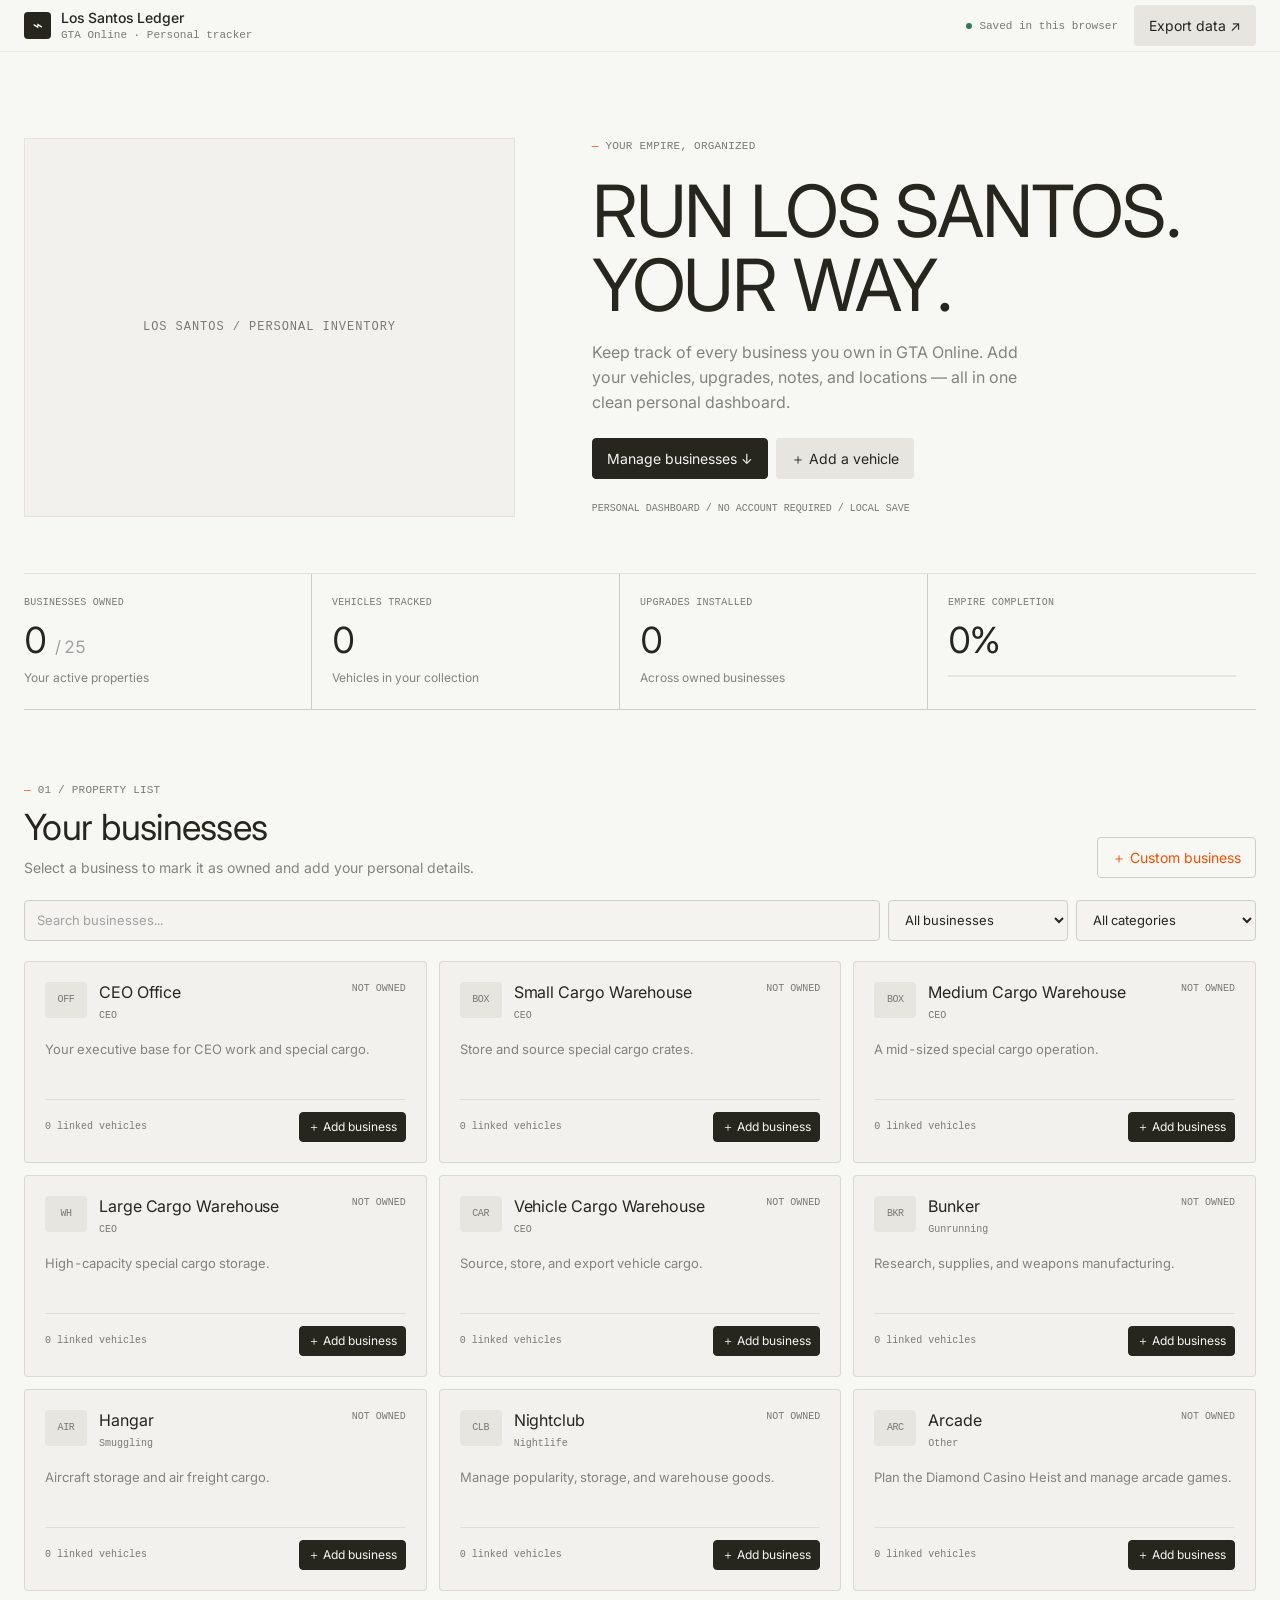
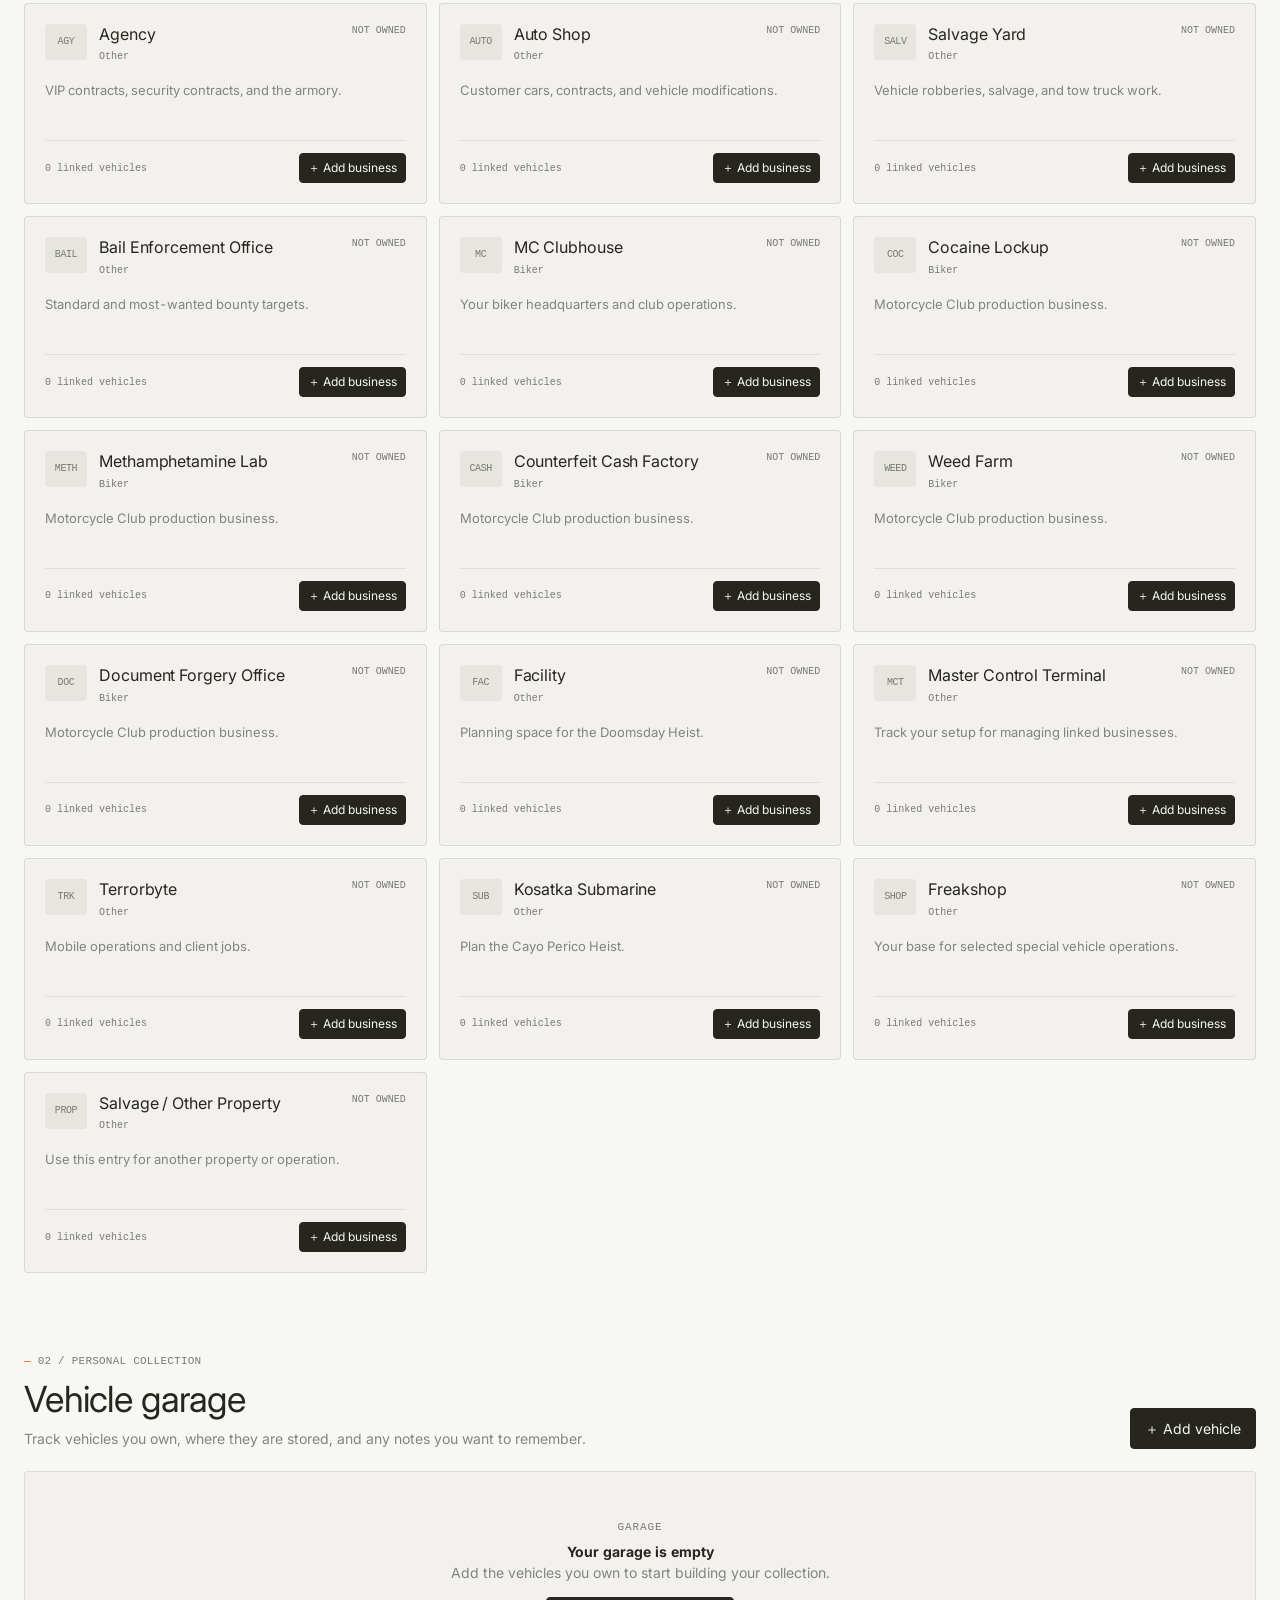
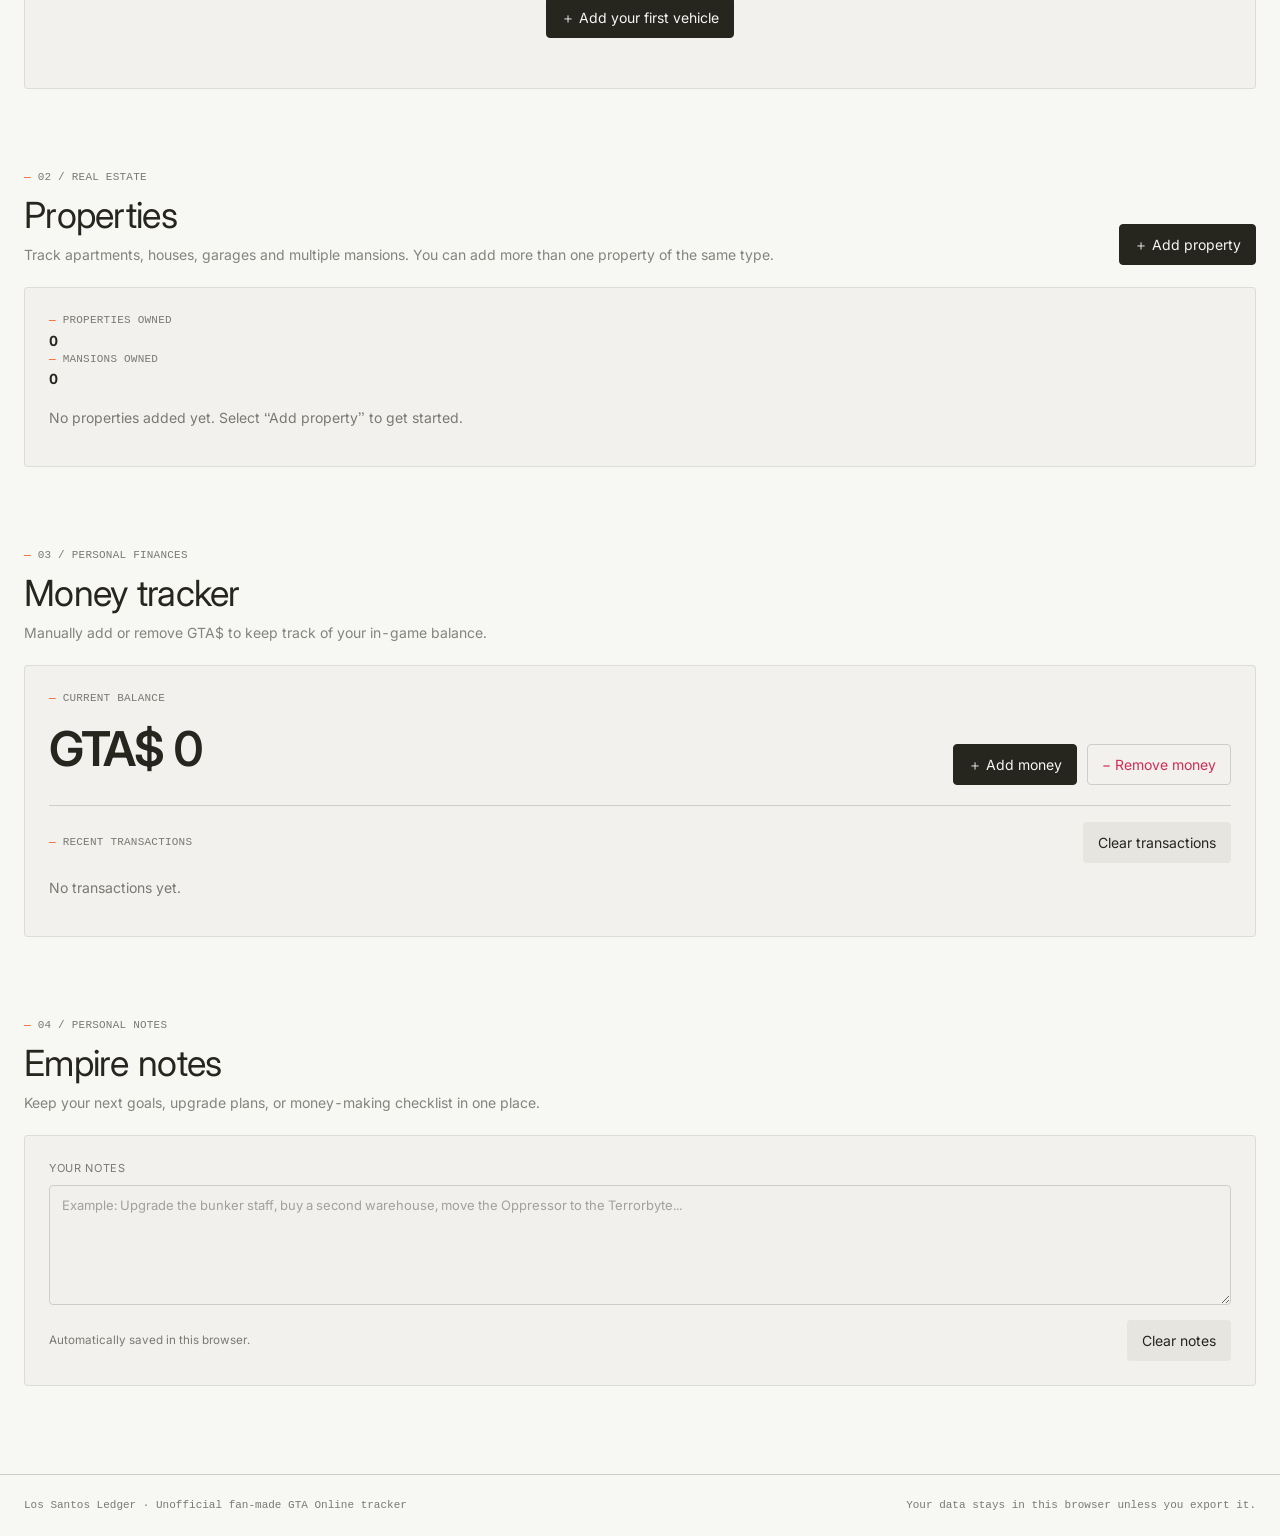
==== index.html @ 07e0ffce "Update print statement from 'Hello' to 'Goodbye'" ====
<!DOCTYPE html>
<html lang="en">
<head>
  <meta charset="UTF-8" />
  <meta name="viewport" content="width=device-width, initial-scale=1.0" />
  <meta name="theme-color" content="#f7f7f4" />
  <title>Los Santos Ledger — GTA Online Business Tracker</title>
  <style>
    @import url('https://fonts.googleapis.com/css2?family=EB+Garamond:wght@400;500&family=Inter:wght@400;500&display=swap');
    :root {
      --color-parchment: #f7f7f4;
      --color-bone: #f2f1ed;
      --color-linen: #e6e5e0;
      --color-stone: #cdcdc9;
      --color-mist: #a1a19f;
      --color-driftwood: #84847e;
      --color-ash: #7a7974;
      --color-ink: #26251e;
      --color-ember: #f54e00;
      --color-amber: #c08532;
      --color-forest: #34785c;
      --color-verdant: #1f8a65;
      --color-crimson: #cf2d56;
      --font-cursorgothic: 'CursorGothic', Inter, ui-sans-serif, system-ui, -apple-system, BlinkMacSystemFont, "Segoe UI", sans-serif;
      --font-eb-garamond: 'EB Garamond', Georgia, serif;
      --font-berkeleymono: 'berkeleyMono', ui-monospace, SFMono-Regular, Menlo, Monaco, Consolas, monospace;
      --radius: 4px;
      --border: 1px solid var(--color-stone);
      --shadow-xl: 0 28px 70px rgba(0,0,0,.10), 0 14px 32px rgba(0,0,0,.06);
    }

    * { box-sizing: border-box; }
    html { scroll-behavior: smooth; }
    body {
      margin: 0; background: var(--color-parchment); color: var(--color-ink);
      font: 400 14px/1.5 var(--font-cursorgothic);
      font-feature-settings: "ss08", "ss09", "tnum";
    }
    ::selection { background: #8bc4f8; color: var(--color-ink); }
    button, input, select, textarea { font: inherit; }
    button { cursor: pointer; }
    button:focus-visible, input:focus-visible, select:focus-visible, textarea:focus-visible {
      outline: 2px solid var(--color-forest); outline-offset: 2px;
    }
    .topbar {
      min-height: 52px; display: flex; align-items: center; justify-content: space-between;
      gap: 20px; padding: 0 max(24px, calc((100vw - 1300px)/2));
      background: transparent; border-bottom: 1px solid rgba(38,37,30,.08);
    }
    .brand { display: flex; align-items: center; gap: 10px; min-width: 0; }
    .brand-mark {
      width: 27px; height: 27px; display: grid; place-items: center;
      background: var(--color-ink); color: var(--color-parchment); border-radius: var(--radius); font-size: 17px;
    }
    .brand-name { font-size: 14px; font-weight: 500; letter-spacing: -.01em; }
    .brand-sub { color: var(--color-ash); font: 11px/1.4 var(--font-berkeleymono); }
    .top-actions { display: flex; align-items: center; gap: 16px; }
    .status { display: inline-flex; align-items: center; gap: 7px; color: var(--color-ash); font: 11px var(--font-berkeleymono); }
    .status-dot { width: 6px; height: 6px; background: var(--color-forest); border-radius: 50%; }
    .button {
      display: inline-flex; align-items: center; justify-content: center; gap: 8px;
      min-height: 36px; padding: 9px 14px; border: 1px solid transparent; border-radius: var(--radius);
      background: transparent; color: var(--color-ink); font-size: 14px; font-weight: 400;
      transition: color 150ms cubic-bezier(.4,0,.2,1), background 150ms cubic-bezier(.4,0,.2,1), border-color 150ms;
      text-decoration: none;
    }
    .button:hover { text-decoration: underline; text-underline-offset: 3px; }
    .button.primary { background: var(--color-ink); color: var(--color-parchment); border-color: var(--color-ink); }
    .button.primary:hover { background: #403f37; text-decoration: none; }
    .button.secondary, .button:not(.primary):not(.accent):not(.danger) { background: var(--color-linen); color: var(--color-ink); }
    .button.secondary:hover, .button:not(.primary):not(.accent):not(.danger):hover { background: #dddbd4; }
    .button.accent { color: var(--color-ember); background: transparent; border-color: var(--color-stone); }
    .button.accent:hover { background: var(--color-bone); }
    .button.danger { color: var(--color-crimson); border-color: var(--color-stone); background: transparent; }
    main { max-width: 1300px; margin: auto; padding: 56px 24px 88px; }
    .hero {
      display: grid; grid-template-columns: minmax(0, .85fr) minmax(260px, 1.15fr);
      align-items: center; gap: clamp(28px, 6vw, 90px); padding: 30px 0 56px;
      border-bottom: 1px solid rgba(38,37,30,.10); background: transparent;
    }
    .hero-content { position: relative; z-index: 1; }
    .eyebrow { color: var(--color-ash); font: 11px/1.6 var(--font-berkeleymono); letter-spacing: .02em; text-transform: uppercase; }
    .eyebrow::before { content: "— "; color: var(--color-ember); }
    h1 { margin: 18px 0; font-size: clamp(44px, 6.3vw, 72px); line-height: 1.03; letter-spacing: -.03em; font-weight: 400; }
    .hero p { max-width: 440px; margin: 0 0 24px; font-size: 16px; line-height: 1.55; color: var(--color-driftwood); }
    .hero-buttons { display: flex; gap: 8px; flex-wrap: wrap; }
    .hero-note { margin-top: 22px; color: var(--color-ash); font: 10px/1.6 var(--font-berkeleymono); }
    .hero::after { content: none; }
    .hero::before {
      content: "LOS SANTOS / PERSONAL INVENTORY"; align-self: stretch; display: flex; align-items: center; justify-content: center;
      min-height: 230px; padding: 24px; background: var(--color-bone); border: 1px solid rgba(38,37,30,.07);
      color: var(--color-ash); font: 12px/1.7 var(--font-berkeleymono); text-align: center; letter-spacing: .08em;
      background-image: linear-gradient(90deg, transparent 49.8%, rgba(38,37,30,.045) 50%, transparent 50.2%), linear-gradient(transparent 49.8%, rgba(38,37,30,.045) 50%, transparent 50.2%);
      background-size: 38px 38px;
    }
    .stats { display: grid; grid-template-columns: repeat(4,minmax(0,1fr)); gap: 0; margin: 0 0 72px; border-bottom: 1px solid var(--color-stone); }
    .stat { min-width: 0; padding: 21px 20px 22px 0; margin-right: 20px; border-right: 1px solid var(--color-stone); background: transparent; }
    .stat:last-child { border-right: 0; margin-right: 0; }
    .stat-label { color: var(--color-ash); text-transform: uppercase; letter-spacing: .025em; font: 10px/1.6 var(--font-berkeleymono); }
    .stat-value { margin-top: 10px; font-size: 36px; line-height: 1.1; letter-spacing: -.025em; font-weight: 400; font-variant-numeric: tabular-nums; }
    .stat-foot { color: var(--color-driftwood); font-size: 12px; margin-top: 8px; }
    .progress-track { height: 2px; background: var(--color-linen); margin-top: 14px; }
    .progress-fill { width: 0; height: 2px; background: var(--color-forest); transition: width .25s ease; }
    .section-head { display: flex; justify-content: space-between; align-items: end; gap: 18px; margin-bottom: 22px; }
    .section-head h2 { margin: 7px 0 0; font-size: 36px; line-height: 1.2; letter-spacing: -.02em; font-weight: 400; }
    .section-head p { color: var(--color-driftwood); margin: 7px 0 0; font-size: 14px; }
    .toolbar { display: flex; gap: 8px; margin-bottom: 20px; flex-wrap: wrap; }
    input, select, textarea {
      width: 100%; min-width: 0; padding: 10px 12px; color: var(--color-ink);
      background: rgba(242,241,237,.55); border: 1px solid var(--color-stone); border-radius: var(--radius);
      font-size: 13px;
    }
    input::placeholder, textarea::placeholder { color: var(--color-mist); }
    .toolbar input { flex: 1 1 220px; }
    .toolbar select { width: auto; flex: 0 1 180px; }
    .business-grid { display: grid; grid-template-columns: repeat(3,minmax(0,1fr)); gap: 12px; }
    .upgrade-options { display: grid; grid-template-columns: repeat(2,minmax(0,1fr)); gap: 8px 12px; padding: 10px; border: var(--border); border-radius: var(--radius); background: var(--color-parchment); }
    .upgrade-options .check-field { margin: 0; }
    .business-card { min-width: 0; border: 1px solid rgba(38,37,30,.12); background: var(--color-bone); border-radius: var(--radius); transition: border-color .15s; }
    .business-card:hover { border-color: var(--color-ash); }
    .business-card.owned { border-color: rgba(52,120,92,.65); }
    .card-main { padding: 20px; }
    .card-top { display: flex; align-items: flex-start; gap: 12px; }
    .business-icon { flex: 0 0 42px; height: 36px; display: grid; place-items: center; background: var(--color-linen); border-radius: var(--radius); font: 10px/1 var(--font-berkeleymono); letter-spacing: -.04em; color: var(--color-ash); }
    .card-title-wrap { flex: 1; min-width: 0; }
    .card-title { margin: 0 0 5px; font-size: 16px; line-height: 1.3; font-weight: 400; letter-spacing: -.005em; }
    .card-category { color: var(--color-ash); font: 10px/1.5 var(--font-berkeleymono); }
    .pill { display: inline-flex; align-items: center; gap: 5px; color: var(--color-ash); font: 10px/1.4 var(--font-berkeleymono); white-space: nowrap; }
    .pill.owned { color: var(--color-forest); }
    .card-desc { min-height: 42px; margin: 17px 0; color: var(--color-driftwood); font-size: 13px; line-height: 1.5; }
    .card-bottom { display: flex; align-items: center; justify-content: space-between; gap: 8px; border-top: 1px solid rgba(38,37,30,.09); padding-top: 12px; }
    .card-bottom small { color: var(--color-ash); font: 10px/1.5 var(--font-berkeleymono); }
    .card-bottom .button { min-height: 30px; padding: 5px 8px; font-size: 12px; }
    .empty { grid-column: 1/-1; padding: 40px 20px; text-align: center; border: 1px dashed var(--color-stone); color: var(--color-driftwood); }
    .empty strong { display: block; margin-bottom: 5px; color: var(--color-ink); font-size: 16px; font-weight: 400; }
    .section { margin-top: 80px; }
    .garage-panel { padding: 24px; border: 1px solid rgba(38,37,30,.10); border-radius: var(--radius); background: var(--color-bone); }
    .garage-empty { padding: 26px 10px; text-align: center; color: var(--color-driftwood); }
    .garage-empty .big-icon { margin-bottom: 8px; font: 11px/1 var(--font-berkeleymono); letter-spacing: .08em; color: var(--color-ash); }
    .garage-list { display: grid; gap: 8px; }
    .vehicle-row { display: flex; align-items: center; gap: 12px; padding: 13px; border: 1px solid var(--color-stone); border-radius: var(--radius); background: var(--color-parchment); }
    .vehicle-emoji { font: 10px/1 var(--font-berkeleymono); letter-spacing: -.04em; color: var(--color-ash); }
    .vehicle-info { flex: 1; min-width: 0; }
    .vehicle-info strong { display: block; font-size: 14px; font-weight: 400; }
    .vehicle-info small { color: var(--color-ash); font-size: 12px; }
    .vehicle-row .button { min-height: 29px; padding: 5px 9px; font-size: 12px; }
    footer { padding: 22px 24px; border-top: 1px solid var(--color-stone); color: var(--color-ash); font: 11px/1.6 var(--font-berkeleymono); }
    .footer-inner { max-width: 1300px; margin: auto; display: flex; justify-content: space-between; gap: 15px; flex-wrap: wrap; }
    .modal-backdrop { position: fixed; inset: 0; z-index: 20; display: none; align-items: center; justify-content: center; padding: 18px; background: rgba(38,37,30,.34); }
    .modal-backdrop.open { display: flex; }
    .modal { width: min(100%,560px); max-height: 90vh; overflow: auto; background: var(--color-parchment); border: 1px solid var(--color-stone); border-radius: 8px; box-shadow: var(--shadow-xl); }
    .modal-header { display: flex; justify-content: space-between; align-items: flex-start; gap: 14px; padding: 22px 24px; border-bottom: 1px solid var(--color-stone); }
    .modal-header h3 { margin: 0; font-size: 26px; line-height: 1.25; letter-spacing: -.012em; font-weight: 400; }
    .modal-header p { margin: 6px 0 0; color: var(--color-driftwood); font-size: 13px; }
    .icon-button { padding: 3px 8px; border: 0; border-radius: var(--radius); background: transparent; color: var(--color-ash); font-size: 21px; }
    .icon-button:hover { background: var(--color-linen); }
    .modal-body { padding: 24px; }
    .form-grid { display: grid; grid-template-columns: 1fr 1fr; gap: 16px; }
    .field { display: flex; flex-direction: column; gap: 7px; min-width: 0; }
    .field.full { grid-column: 1/-1; }
    .field label { color: var(--color-ash); font: 10px/1.5 var(--font-berkeleymono); text-transform: uppercase; letter-spacing: .025em; }
    .field textarea { min-height: 86px; resize: vertical; }
    .check-field { display: flex; align-items: center; gap: 9px; color: var(--color-ink) !important; font: 13px var(--font-cursorgothic) !important; text-transform: none !important; }
    .check-field input { width: 15px; height: 15px; accent-color: var(--color-forest); }
    .modal-actions { display: flex; justify-content: space-between; align-items: center; gap: 10px; padding-top: 20px; margin-top: 22px; border-top: 1px solid var(--color-stone); }
    .modal-actions-right { display: flex; gap: 8px; }
    .toast { position: fixed; z-index: 30; right: 20px; bottom: 20px; display: none; max-width: calc(100vw - 40px); padding: 12px 16px; background: var(--color-ink); color: var(--color-parchment); border-radius: var(--radius); font-size: 13px; box-shadow: var(--shadow-xl); }
    .toast.show { display: block; }
    @media (max-width: 850px) {
      .hero { grid-template-columns: 1fr; gap: 28px; }
      .hero::before { min-height: 150px; }
      .business-grid { grid-template-columns: repeat(2,minmax(0,1fr)); }
      .stats { grid-template-columns: repeat(2,minmax(0,1fr)); }
      .stat:nth-child(2) { border-right: 0; }
      .stat:nth-child(3), .stat:nth-child(4) { border-top: 1px solid var(--color-stone); }
    }
    @media (max-width: 560px) {
      .topbar { padding: 10px 14px; }
      .status { display: none; }
      main { padding: 36px 14px 60px; }
      .hero { padding: 16px 0 34px; }
      h1 { font-size: 45px; }
      .hero p { font-size: 15px; }
      .stats { margin-bottom: 54px; }
      .stat { padding: 16px 12px 16px 0; margin-right: 12px; }
      .stat-value { font-size: 30px; }
      .business-grid { grid-template-columns: 1fr; }
      .section-head { align-items: flex-start; flex-direction: column; }
      .section-head h2 { font-size: 32px; }
      .section-head > .button { align-self: flex-start; }
      .form-grid { grid-template-columns: 1fr; }
      .field.full { grid-column: auto; }
      .garage-panel { padding: 14px; }
      .vehicle-row { flex-wrap: wrap; }
      .vehicle-info { flex-basis: calc(100% - 50px); }
      footer { padding: 20px 14px; }
    }
  </style>
</head>
<body>
  <header class="topbar">
    <div class="brand">
      <div class="brand-mark">⌁</div>
      <div>
        <div class="brand-name">Los Santos Ledger</div>
        <div class="brand-sub">GTA Online · Personal tracker</div>
      </div>
    </div>
    <div class="top-actions">
      <span class="status"><span class="status-dot"></span>Saved in this browser</span>
      <button class="button" id="exportBtn" type="button">Export data ↗</button>
    </div>
  </header>

  <main>
    <section class="hero">
      <div class="hero-content">
        <div class="eyebrow">Your empire, organized</div>
        <h1>RUN LOS SANTOS.<br>YOUR WAY.</h1>
        <p>Keep track of every business you own in GTA Online. Add your vehicles, upgrades, notes, and locations — all in one clean personal dashboard.</p>
        <div class="hero-buttons">
          <button class="button primary" id="jumpBusinesses" type="button">Manage businesses ↓</button>
          <button class="button secondary" id="addVehicleHero" type="button">＋ Add a vehicle</button>
        </div>
        <div class="hero-note">PERSONAL DASHBOARD / NO ACCOUNT REQUIRED / LOCAL SAVE</div>
      </div>
    </section>

    <section class="stats" aria-label="Business statistics">
      <div class="stat"><div class="stat-label">Businesses owned</div><div class="stat-value" id="ownedStat">0 <span style="color:var(--color-mist);font-size:17px">/ 0</span></div><div class="stat-foot">Your active properties</div></div>
      <div class="stat"><div class="stat-label">Vehicles tracked</div><div class="stat-value" id="vehicleStat">0</div><div class="stat-foot">Vehicles in your collection</div></div>
      <div class="stat"><div class="stat-label">Upgrades installed</div><div class="stat-value" id="upgradeStat">0</div><div class="stat-foot">Across owned businesses</div></div>
      <div class="stat"><div class="stat-label">Empire completion</div><div class="stat-value" id="completionStat">0%</div><div class="progress-track"><div class="progress-fill" id="completionBar"></div></div></div>
    </section>

    <section id="businesses">
      <div class="section-head">
        <div><div class="eyebrow">01 / Property list</div><h2>Your businesses</h2><p>Select a business to mark it as owned and add your personal details.</p></div>
        <button class="button accent" id="addBusinessBtn" type="button">＋ Custom business</button>
      </div>
      <div class="toolbar">
        <input id="search" type="search" placeholder="Search businesses..." aria-label="Search businesses">
        <select id="filter" aria-label="Filter businesses">
          <option value="all">All businesses</option>
          <option value="owned">Owned only</option>
          <option value="missing">Not owned</option>
        </select>
        <select id="categoryFilter" aria-label="Filter by category">
          <option value="all">All categories</option>
          <option value="CEO">CEO / Special Cargo</option>
          <option value="Biker">Biker Businesses</option>
          <option value="Gunrunning">Gunrunning</option>
          <option value="Smuggling">Smuggling</option>
          <option value="Nightlife">Nightlife</option>
          <option value="Other">Other</option>
        </select>
      </div>
      <div class="business-grid" id="businessGrid"></div>
    </section>

    <section class="section" id="garage">
      <div class="section-head">
        <div><div class="eyebrow">02 / Personal collection</div><h2>Vehicle garage</h2><p>Track vehicles you own, where they are stored, and any notes you want to remember.</p></div>
        <button class="button primary" id="addVehicleBtn" type="button">＋ Add vehicle</button>
      </div>
      <div class="garage-panel" id="garagePanel"></div>
    </section>

    <section class="section" id="propertiesSection">
      <div class="section-head">
        <div><div class="eyebrow">02 / Real estate</div><h2>Properties</h2><p>Track apartments, houses, garages and multiple mansions. You can add more than one property of the same type.</p></div>
        <button class="button primary" id="addPropertyBtn" type="button">＋ Add property</button>
      </div>
      <div class="garage-panel">
        <div class="stats-row" style="margin-bottom:18px">
          <div><div class="eyebrow">PROPERTIES OWNED</div><strong id="propertyCount">0</strong></div>
          <div><div class="eyebrow">MANSIONS OWNED</div><strong id="mansionCount">0</strong></div>
        </div>
        <div id="propertiesList"><p style="color:var(--color-ash)">No properties added yet.</p></div>
      </div>
    </section>

    <section class="section" id="moneySection">
      <div class="section-head">
        <div><div class="eyebrow">03 / Personal finances</div><h2>Money tracker</h2><p>Manually add or remove GTA$ to keep track of your in-game balance.</p></div>
      </div>
      <div class="garage-panel">
        <div style="display:flex;gap:20px;align-items:flex-end;justify-content:space-between;flex-wrap:wrap">
          <div>
            <div class="eyebrow">CURRENT BALANCE</div>
            <div id="moneyBalance" style="font-size:clamp(32px,5vw,48px);font-weight:600;letter-spacing:-.05em;margin-top:6px">GTA$ 0</div>
          </div>
          <div style="display:flex;gap:10px;flex-wrap:wrap">
            <button class="button primary" id="addMoneyBtn" type="button">＋ Add money</button>
            <button class="button danger" id="removeMoneyBtn" type="button">− Remove money</button>
          </div>
        </div>
        <div style="margin-top:20px;border-top:1px solid var(--color-stone);padding-top:16px">
          <div style="display:flex;align-items:center;justify-content:space-between;gap:12px;margin-bottom:10px;flex-wrap:wrap">
            <div class="eyebrow">RECENT TRANSACTIONS</div>
            <button class="button secondary" id="clearTransactionsBtn" type="button">Clear transactions</button>
          </div>
          <div id="moneyTransactions"><p style="color:var(--color-ash)">No transactions yet.</p></div>
        </div>
      </div>
    </section>

    <section class="section" id="notesSection">
      <div class="section-head">
        <div><div class="eyebrow">04 / Personal notes</div><h2>Empire notes</h2><p>Keep your next goals, upgrade plans, or money-making checklist in one place.</p></div>
      </div>
      <div class="garage-panel">
        <label for="empireNotes" style="display:block;color:var(--color-ash);font-size:11px;text-transform:uppercase;letter-spacing:.06em;margin-bottom:8px">Your notes</label>
        <textarea id="empireNotes" placeholder="Example: Upgrade the bunker staff, buy a second warehouse, move the Oppressor to the Terrorbyte..." style="min-height:120px"></textarea>
        <div style="display:flex;justify-content:space-between;gap:12px;align-items:center;flex-wrap:wrap;margin-top:10px">
          <small style="color:var(--color-ash)">Automatically saved in this browser.</small>
          <button class="button" id="clearNotes" type="button">Clear notes</button>
        </div>
      </div>
    </section>
  </main>

  <footer><div class="footer-inner"><span>Los Santos Ledger · Unofficial fan-made GTA Online tracker</span><span>Your data stays in this browser unless you export it.</span></div></footer>

  <div class="modal-backdrop" id="modalBackdrop" role="dialog" aria-modal="true" aria-labelledby="modalTitle">
    <div class="modal">
      <div class="modal-header">
        <div><h3 id="modalTitle">Edit details</h3><p id="modalSubtitle">Customize your tracker.</p></div>
        <button class="icon-button" id="closeModal" type="button" aria-label="Close dialog">×</button>
      </div>
      <form id="detailForm">
        <div class="modal-body" id="modalFields"></div>
        <div class="modal-footer" style="display:flex;justify-content:flex-end;gap:10px;padding:16px 22px;border-top:1px solid var(--color-stone)">
          <button class="button secondary" id="cancelModal" type="button">Cancel</button>
          <button class="button primary" id="saveModal" type="submit">OK / Save</button>
        </div>
      </form>
    </div>
  </div>
  <div class="toast" id="toast" role="status" aria-live="polite"></div>

  <script>
    const STORAGE_KEY = "los-santos-ledger-v1";
    const defaultBusinesses = [
      {id:"office",name:"CEO Office",category:"CEO",icon:"OFF",desc:"Your executive base for CEO work and special cargo."},
      {id:"warehouse-small",name:"Small Cargo Warehouse",category:"CEO",icon:"BOX",desc:"Store and source special cargo crates."},
      {id:"warehouse-medium",name:"Medium Cargo Warehouse",category:"CEO",icon:"BOX",desc:"A mid-sized special cargo operation."},
      {id:"warehouse-large",name:"Large Cargo Warehouse",category:"CEO",icon:"WH",desc:"High-capacity special cargo storage."},
      {id:"vehicle-warehouse",name:"Vehicle Cargo Warehouse",category:"CEO",icon:"CAR",desc:"Source, store, and export vehicle cargo."},
      {id:"bunker",name:"Bunker",category:"Gunrunning",icon:"BKR",desc:"Research, supplies, and weapons manufacturing."},
      {id:"hangar",name:"Hangar",category:"Smuggling",icon:"AIR",desc:"Aircraft storage and air freight cargo."},
      {id:"nightclub",name:"Nightclub",category:"Nightlife",icon:"CLB",desc:"Manage popularity, storage, and warehouse goods."},
      {id:"arcade",name:"Arcade",category:"Other",icon:"ARC",desc:"Plan the Diamond Casino Heist and manage arcade games."},
      {id:"agency",name:"Agency",category:"Other",icon:"AGY",desc:"VIP contracts, security contracts, and the armory."},
      {id:"auto-shop",name:"Auto Shop",category:"Other",icon:"AUTO",desc:"Customer cars, contracts, and vehicle modifications."},
      {id:"salvage-yard",name:"Salvage Yard",category:"Other",icon:"SALV",desc:"Vehicle robberies, salvage, and tow truck work."},
      {id:"bail-office",name:"Bail Enforcement Office",category:"Other",icon:"BAIL",desc:"Standard and most-wanted bounty targets."},
      {id:"mc-clubhouse",name:"MC Clubhouse",category:"Biker",icon:"MC",desc:"Your biker headquarters and club operations."},
      {id:"cocaine",name:"Cocaine Lockup",category:"Biker",icon:"COC",desc:"Motorcycle Club production business."},
      {id:"meth",name:"Methamphetamine Lab",category:"Biker",icon:"METH",desc:"Motorcycle Club production business."},
      {id:"cash",name:"Counterfeit Cash Factory",category:"Biker",icon:"CASH",desc:"Motorcycle Club production business."},
      {id:"weed",name:"Weed Farm",category:"Biker",icon:"WEED",desc:"Motorcycle Club production business."},
      {id:"documents",name:"Document Forgery Office",category:"Biker",icon:"DOC",desc:"Motorcycle Club production business."},
      {id:"facility",name:"Facility",category:"Other",icon:"FAC",desc:"Planning space for the Doomsday Heist."},
      {id:"arcade-master",name:"Master Control Terminal",category:"Other",icon:"MCT",desc:"Track your setup for managing linked businesses."},
      {id:"terrorbyte",name:"Terrorbyte",category:"Other",icon:"TRK",desc:"Mobile operations and client jobs."},
      {id:"kosatka",name:"Kosatka Submarine",category:"Other",icon:"SUB",desc:"Plan the Cayo Perico Heist."},
      {id:"freakshop",name:"Freakshop",category:"Other",icon:"SHOP",desc:"Your base for selected special vehicle operations."},
      {id:"eclipse",name:"Salvage / Other Property",category:"Other",icon:"PROP",desc:"Use this entry for another property or operation."}
    ];

    let state = loadState();
    let activeForm = null;
    let toastTimer;

    function loadState() {
      try {
        const saved = JSON.parse(localStorage.getItem(STORAGE_KEY));
        if (saved && Array.isArray(saved.businesses)) {
          const existing = new Map(saved.businesses.map(b => [b.id, b]));
          const merged = defaultBusinesses.map(b => ({...b, ...(existing.get(b.id) || {})}));
          saved.businesses.filter(b => !defaultBusinesses.some(d => d.id === b.id)).forEach(b => merged.push(b));
          return {businesses: merged, vehicles: Array.isArray(saved.vehicles) ? saved.vehicles : [], notes: saved.notes || "", money: Number(saved.money) || 0, moneyTransactions: Array.isArray(saved.moneyTransactions) ? saved.moneyTransactions : [], properties: Array.isArray(saved.properties) ? saved.properties : []};
        }
      } catch (e) {}
      return {businesses: defaultBusinesses.map(b => ({...b, owned:false, vehicles:[], upgrades:"", location:"", notes:""})), vehicles: [], notes:"", money: 0, moneyTransactions: [], properties: []};
    }
    function saveState() {
      localStorage.setItem(STORAGE_KEY, JSON.stringify(state));
      renderStats();
    }
    function escapeHTML(value) {
      return String(value ?? "").replace(/[&<>"']/g, c => ({"&":"&amp;","<":"&lt;",">":"&gt;",'"':"&quot;","'":"&#39;"}[c]));
    }
    function showToast(message) {
      const el = document.getElementById("toast");
      el.textContent = message;
      el.classList.add("show");
      clearTimeout(toastTimer);
      toastTimer = setTimeout(() => el.classList.remove("show"), 2400);
    }
    function renderStats() {
      const owned = state.businesses.filter(b => b.owned).length;
      const upgrades = state.businesses.filter(b => b.owned && b.upgrades && b.upgrades.trim()).length;
      document.getElementById("ownedStat").innerHTML = `${owned} <span style="color:var(--color-mist);font-size:17px">/ ${state.businesses.length}</span>`;
      document.getElementById("vehicleStat").textContent = state.vehicles.length;
      document.getElementById("upgradeStat").textContent = upgrades;
      const pct = state.businesses.length ? Math.round(owned / state.businesses.length * 100) : 0;
      document.getElementById("completionStat").textContent = pct + "%";
      document.getElementById("completionBar").style.width = pct + "%";
    }
    function renderBusinesses() {
      const grid = document.getElementById("businessGrid");
      const query = document.getElementById("search").value.trim().toLowerCase();
      const filter = document.getElementById("filter").value;
      const category = document.getElementById("categoryFilter").value;
      const list = state.businesses.filter(b => {
        const matchesQuery = [b.name,b.category,b.desc,b.location].some(v => String(v || "").toLowerCase().includes(query));
        const matchesFilter = filter === "all" || (filter === "owned" ? b.owned : !b.owned);
        return matchesQuery && matchesFilter && (category === "all" || b.category === category);
      });
      if (!list.length) {
        grid.innerHTML = '<div class="empty"><strong>No businesses found</strong>Try another search or change your filters.</div>';
        return;
      }
      grid.innerHTML = list.map(b => `
        <article class="business-card ${b.owned ? "owned" : ""}">
          <div class="card-main">
            <div class="card-top">
              <div class="business-icon">${escapeHTML(b.icon || "BUS")}</div>
              <div class="card-title-wrap">
                <div class="card-title">${escapeHTML(b.name)}</div>
                <div class="card-category">${escapeHTML(b.category)}${b.location ? " · " + escapeHTML(b.location) : ""}</div>
              </div>
              <span class="pill ${b.owned ? "owned" : ""}">${b.owned ? "✓ OWNED" : "NOT OWNED"}</span>
            </div>
            <div class="card-desc">${escapeHTML(b.notes || b.desc || "Add your personal notes for this business.")}</div>
            <div class="card-bottom">
              <small>${(b.vehicles || []).length} linked vehicle${(b.vehicles || []).length === 1 ? "" : "s"}${b.upgrades ? " · Upgrades added" : ""}</small>
              <button class="button ${b.owned ? "" : "primary"}" data-edit-business="${escapeHTML(b.id)}" type="button">${b.owned ? "Edit details" : "＋ Add business"}</button>
            </div>
          </div>
        </article>`).join("");
    }
    function renderGarage() {
      const panel = document.getElementById("garagePanel");
      if (!state.vehicles.length) {
        panel.innerHTML = '<div class="garage-empty"><div class="big-icon">GARAGE</div><strong style="color:var(--color-ink)">Your garage is empty</strong><div>Add the vehicles you own to start building your collection.</div><button class="button primary" style="margin-top:14px" id="emptyAddVehicle" type="button">＋ Add your first vehicle</button></div>';
        return;
      }
      panel.innerHTML = '<div class="garage-list">' + state.vehicles.map(v => `
        <div class="vehicle-row">
          <div class="vehicle-emoji">${escapeHTML(v.icon || "CAR")}</div>
          <div class="vehicle-info"><strong>${escapeHTML(v.name)}</strong><small>${escapeHTML(v.type || "Vehicle")}${v.garage ? " · " + escapeHTML(v.garage) : ""}${v.business ? " · " + escapeHTML(v.business) : ""}</small>${v.notes ? `<small style="display:block;margin-top:3px">${escapeHTML(v.notes)}</small>` : ""}</div>
          <button class="button" type="button" data-edit-vehicle="${escapeHTML(v.id)}">Edit</button>
          <button class="button danger" type="button" data-delete-vehicle="${escapeHTML(v.id)}" aria-label="Delete ${escapeHTML(v.name)}">×</button>
        </div>`).join("") + "</div>";
    }
    function renderProperties() {
      const list = document.getElementById("propertiesList");
      if (!list) return;
      const properties = Array.isArray(state.properties) ? state.properties : [];
      document.getElementById("propertyCount").textContent = properties.length;
      document.getElementById("mansionCount").textContent = properties.filter(p => p.type === "Mansion").length;
      if (!properties.length) {
        list.innerHTML = '<p style="color:var(--color-ash)">No properties added yet. Select “Add property” to get started.</p>';
        return;
      }
      list.innerHTML = '<div class="garage-list">' + properties.map((p, i) => `
        <div class="vehicle-row">
          <div class="vehicle-info"><strong>${escapeHTML(p.name || p.type || "Property")}</strong><small>${escapeHTML(p.type || "Property")}${p.location ? " · " + escapeHTML(p.location) : ""}${p.price ? " · GTA$ " + Number(p.price).toLocaleString("en-US") : ""}${p.notes ? "<br>" + escapeHTML(p.notes) : ""}</small></div>
          <button class="button danger" type="button" data-remove-property="${i}" aria-label="Remove property">Remove</button>
        </div>`).join("") + '</div>';
      list.querySelectorAll("[data-remove-property]").forEach(btn => btn.addEventListener("click", () => {
        const i = Number(btn.getAttribute("data-remove-property"));
        if (!Number.isInteger(i) || !state.properties[i]) return;
        if (!window.confirm("Remove this property from your tracker?")) return;
        state.properties.splice(i, 1);
        saveState();
        renderProperties();
      }));
    }
    function addProperty() {
      openModal("Add property", "Add any property you own. You can add multiple mansions or properties of the same type.", `
        <label class="field"><span>Property type</span><select name="type" required>
          <option value="Mansion">Mansion</option><option value="Apartment">Apartment</option><option value="House">House</option><option value="Garage">Garage</option><option value="Penthouse">Penthouse</option><option value="Other">Other</option>
        </select></label>
        <label class="field"><span>Property name</span><input name="name" required maxlength="100" placeholder="e.g. Tongva Hills Mansion"></label>
        <label class="field"><span>Location (optional)</span><input name="location" maxlength="100" placeholder="e.g. Tongva Hills"></label>
        <label class="field"><span>Purchase price (GTA$, optional)</span><input name="price" type="number" min="0" step="1" placeholder="e.g. 12000000"></label>
        <label class="field"><span>Notes (optional)</span><textarea name="notes" rows="2" maxlength="300" placeholder="Upgrades, garage capacity, etc."></textarea></label>
      `, data => {
        const name = String(data.name || "").trim();
        const type = String(data.type || "Other");
        if (!name) { showToast("Enter a property name."); return false; }
        state.properties = [...(state.properties || []), {id: Date.now() + Math.random(), type, name, location: String(data.location || "").trim(), price: Math.max(0, Number(data.price) || 0), notes: String(data.notes || "").trim()}];
        saveState();
        renderProperties();
        showToast("Property added.");
        return true;
      });
    }
    function formatGTA(value) {
      return "GTA$ " + Math.round(Number(value) || 0).toLocaleString("en-US");
    }
    function renderMoney() {
      const balance = Number(state.money) || 0;
      document.getElementById("moneyBalance").textContent = formatGTA(balance);
      const transactions = Array.isArray(state.moneyTransactions) ? state.moneyTransactions : [];
      const container = document.getElementById("moneyTransactions");
      if (!transactions.length) {
        container.innerHTML = '<p style="color:var(--color-ash)">No transactions yet.</p>';
        return;
      }
      container.innerHTML = '<div class="garage-list">' + transactions.slice(0, 8).map(t => `
        <div class="vehicle-row">
          <div class="vehicle-info"><strong>${escapeHTML(t.label || (t.amount >= 0 ? "Money added" : "Money removed"))}</strong><small>${escapeHTML(t.date || "")}</small></div>
          <strong style="margin-left:auto;color:${t.amount >= 0 ? 'var(--color-ink)' : 'var(--color-orange)'}">${t.amount >= 0 ? "+" : "−"}${formatGTA(Math.abs(t.amount))}</strong>
        </div>`).join("") + '</div>';
    }
    function changeMoney(direction) {
      const action = direction > 0 ? "Add money" : "Remove money";
      openModal(action, "Update your manually tracked GTA$ balance.", `
        <label class="field"><span>Amount (GTA$)</span><input name="amount" type="number" min="1" step="1" required placeholder="e.g. 250000"></label>
        <label class="field"><span>Note (optional)</span><input name="label" type="text" maxlength="80" placeholder="e.g. Cayo Perico payout"></label>
      `, data => {
        const amount = Math.floor(Number(data.amount));
        if (!Number.isFinite(amount) || amount <= 0) { showToast("Enter an amount greater than zero."); return false; }
        const delta = amount * direction;
        if (direction < 0 && amount > (Number(state.money) || 0)) {
          showToast("You cannot remove more money than your tracked balance.");
          return false;
        }
        state.money = Math.max(0, (Number(state.money) || 0) + delta);
        state.moneyTransactions = [{amount: delta, label: data.label || action, date: new Date().toLocaleDateString()}, ...(state.moneyTransactions || [])].slice(0, 30);
        saveState();
        renderMoney();
        showToast(direction > 0 ? "Money added." : "Money removed.");
        return true;
      });
      document.getElementById("detailForm").onsubmit = e => {
        e.preventDefault();
        if (!activeForm) return;
        const fd = new FormData(e.currentTarget);
        const data = {};
        for (const [key, value] of fd.entries()) {
          if (Object.prototype.hasOwnProperty.call(data, key)) {
            data[key] = Array.isArray(data[key]) ? [...data[key], value] : [data[key], value];
          } else {
            data[key] = value;
          }
        }
        // Convert checkbox values and trim text fields while preserving numeric input strings.
        e.currentTarget.querySelectorAll('input[type="checkbox"][name]').forEach(input => {
          if (input.checked && !Object.prototype.hasOwnProperty.call(data, input.name)) data[input.name] = input.value || "on";
          if (!input.checked) data[input.name] = "";
        });
        const result = activeForm.onSave(data);
        if (result !== false) closeModal();
      };
      document.getElementById("cancelModal").onclick = closeModal;
    }
    function renderAll() {
      renderStats(); renderBusinesses(); renderGarage(); renderMoney(); renderProperties();
      document.getElementById("empireNotes").value = state.notes || "";
    }
    function openModal(title, subtitle, fields, onSave, deleteAction = null) {
      activeForm = {onSave, deleteAction};
      document.getElementById("modalTitle").textContent = title;
      document.getElementById("modalSubtitle").textContent = subtitle;
      document.getElementById("modalFields").innerHTML = fields;

      // Default submit handler for property and other forms that do not define
      // their own custom submit behavior.
      document.getElementById("detailForm").onsubmit = e => {
        e.preventDefault();
        if (!activeForm) return;

        const form = e.currentTarget;
        if (!form.reportValidity()) return;

        const fd = new FormData(form);
        const data = {};
        for (const [key, value] of fd.entries()) {
          if (Object.prototype.hasOwnProperty.call(data, key)) {
            data[key] = Array.isArray(data[key]) ? [...data[key], value] : [data[key], value];
          } else {
            data[key] = value;
          }
        }

        form.querySelectorAll('input[type="checkbox"][name]').forEach(input => {
          if (input.checked && !Object.prototype.hasOwnProperty.call(data, input.name)) {
            data[input.name] = input.value || "on";
          }
          if (!input.checked) data[input.name] = "";
        });

        const result = activeForm.onSave(data);
        if (result !== false) closeModal();
      };

      // Always wire the modal's visible Cancel button to discard the form.
      document.getElementById("cancelModal").onclick = closeModal;
      document.getElementById("modalBackdrop").classList.add("open");
      document.body.style.overflow = "hidden";
      setTimeout(() => document.querySelector("#modalFields input:not([type=checkbox]), #modalFields textarea, #modalFields select")?.focus(), 50);
    }
    function closeModal() {
      document.getElementById("modalBackdrop").classList.remove("open");
      document.body.style.overflow = "";
      activeForm = null;
    }
    function businessFields(b = {}) {
      const categories = ["CEO","Biker","Gunrunning","Smuggling","Nightlife","Other"];
      // GTA Online property locations are specific to each business.
      const locationSets = {
        office: ["Maze Bank Tower","Arcadius Business Center","Lombank West","Maze Bank West"],
        "warehouse-small": ["Convenience Store Lockup","Celltowa Unit","White Widow Garage","Pacific Bait Storage","Pier 400 Utility Building","Foreclosed Garage","GEE Warehouse","Derriere Lingerie Backlot","Fridgit Annexe","Discount Retail Unit","Old Power Station","Other / custom"],
        "warehouse-medium": ["Garnet Street","Wholesale Furniture","Pacific Bait Storage","Railyard Warehouse","Old Ventilation Works","Cypress Warehouses","Other / custom"],
        "warehouse-large": ["Darnell Bros Warehouse","Wholesale Furniture","Logistics Depot","Walker & Sons Warehouse","Cypress Warehouses","West Vinewood Backlot","Xero Gas Factory","Other / custom"],
        "vehicle-warehouse": ["La Puerta Vehicle Warehouse","El Burro Heights Vehicle Warehouse","Elysian Island Vehicle Warehouse","LSIA Vehicle Warehouse","Davis Vehicle Warehouse","Cypress Flats Vehicle Warehouse","Murrieta Heights Vehicle Warehouse","Other / custom"],
        bunker: ["Paleto Forest Bunker","Raton Canyon Bunker","Lago Zancudo Bunker","Chumash Bunker","Route 68 Bunker","Grand Senora Oilfields Bunker","Grand Senora Desert Bunker","Smoke Tree Road Bunker","Thomson Scrapyard Bunker","Farmhouse Bunker"],
        hangar: ["LSIA Hangar A17","LSIA Hangar 1","Fort Zancudo Hangar 3497","Fort Zancudo Hangar 3499","Fort Zancudo Hangar A2"],
        nightclub: ["Del Perro Nightclub","Vespucci Canals Nightclub","LSIA Nightclub","Mission Row Nightclub","La Mesa Nightclub","Strawberry Nightclub","West Vinewood Nightclub","Downtown Vinewood Nightclub","Cypress Flats Nightclub","Elysian Island Nightclub"],
        arcade: ["Pixel Pete's (Paleto Bay)","Wonderama (Grapeseed)","Videogeddon (La Mesa)","Insert Coin (Rockford Hills)","Eight-Bit (Vinewood)","Other / custom"],
        agency: ["Little Seoul Agency","Vespucci Canals Agency","Rockford Hills Agency","Hawick Agency"],
        "auto-shop": ["Mission Row Auto Shop","Strawberry Auto Shop","Rancho Auto Shop","Burton Auto Shop","La Mesa Auto Shop"],
        "salvage-yard": ["Paleto Bay Salvage Yard","Sandy Shores Salvage Yard","La Puerta Salvage Yard","Strawberry Salvage Yard","Murrieta Heights Salvage Yard"],
        "bail-office": ["Mission Row Bail Office","Paleto Bay Bail Office","Davis Bail Office","Del Perro Bail Office","La Mesa Bail Office"],
        "mc-clubhouse": ["Great Chaparral Clubhouse","Sandy Shores Clubhouse","Paleto Bay Clubhouse","Grapeseed Clubhouse","Del Perro Beach Clubhouse","Downtown Vinewood Clubhouse","Pillbox Hill Clubhouse","Rancho Clubhouse","La Mesa Clubhouse","Other / custom"],
        cocaine: ["Alamo Sea Cocaine Lockup","Paleto Bay Cocaine Lockup","Elysian Island Cocaine Lockup","Morningwood Cocaine Lockup"],
        meth: ["Grand Senora Desert Meth Lab","Paleto Bay Meth Lab","El Burro Heights Meth Lab","Terminal Meth Lab"],
        cash: ["Grand Senora Desert Counterfeit Cash","Paleto Bay Counterfeit Cash","Cypress Flats Counterfeit Cash","Vespucci Canals Counterfeit Cash"],
        weed: ["San Chianski Mountain Range Weed Farm","Mount Chiliad Weed Farm","Elysian Island Weed Farm","Downtown Vinewood Weed Farm"],
        documents: ["Grapeseed Document Forgery","Paleto Bay Document Forgery","Elysian Island Document Forgery","Textile City Document Forgery"],
        facility: ["Paleto Bay Facility","Mount Gordo Facility","Sandy Shores Facility","Grand Senora Desert Facility","Route 68 Facility","Ron Alternates Wind Farm Facility","Zancudo River Facility","Lago Zancudo Facility"],
        terrorbyte: ["Stored in Nightclub Garage"],
        kosatka: ["Purchased through Warstock (stored offshore)"],
        freakshop: ["Mirror Park / Freakshop"],
        eclipse: ["Other / custom"]
      };
      const locations = locationSets[b.id] || ["Other / custom"];
      // Upgrade choices vary by property in GTA Online; avoid showing MC production upgrades on unrelated properties.
      const upgradeSets = {
        bunker: ["Equipment Upgrade", "Staff Upgrade", "Security Upgrade"],
        cocaine: ["Equipment Upgrade", "Staff Upgrade", "Security Upgrade"],
        meth: ["Equipment Upgrade", "Staff Upgrade", "Security Upgrade"],
        cash: ["Equipment Upgrade", "Staff Upgrade", "Security Upgrade"],
        weed: ["Equipment Upgrade", "Staff Upgrade", "Security Upgrade"],
        documents: ["Equipment Upgrade", "Staff Upgrade", "Security Upgrade"],
        nightclub: ["Equipment Upgrade", "Staff Upgrade", "Security Upgrade", "Additional Storage Floors", "Technicians Assigned"],
        hangar: ["Aircraft Workshop", "Living Quarters"],
        agency: ["Armory", "Accommodation", "Vehicle Workshop"],
        "auto-shop": ["Personal Quarters", "Car Lift", "Staff", "Extra Lift"],
        arcade: ["Master Control Terminal", "Drone Station", "Personal Quarters", "Garage"],
        facility: ["Orbital Cannon", "Security Room", "Lounge", "Sleeping Quarters", "Vehicle Workshop"],
        terrorbyte: ["Specialized Workshop", "Drone Station", "Weapon Workshop"],
        kosatka: ["Sparrow", "Guided Missiles", "Sonar Station", "Weapon Workshop"],
        "mc-clubhouse": ["Custom Bike Shop", "Clubhouse Bar", "Gun Locker"],
        office: ["Accommodation", "Gun Locker", "Safe", "Office Garage"],
        "warehouse-small": ["Warehouse Staff"],
        "warehouse-medium": ["Warehouse Staff"],
        "warehouse-large": ["Warehouse Staff"],
        "vehicle-warehouse": ["Vehicle Warehouse Workshop"]
      };
      const upgradeOptions = upgradeSets[b.id] || (b.custom ? ["Equipment Upgrade", "Staff Upgrade", "Security Upgrade", "Storage Upgrade", "Workshop", "Other / custom"] : ["Other / custom"]);
      const locationOptions = [...locations];
      if (b.location && !locationOptions.includes(b.location)) locationOptions.unshift(b.location);
      const selectedUpgrades = String(b.upgrades || "").split(",").map(x => x.trim()).filter(Boolean);
      return `
        <div class="form-grid">
          <div class="field full"><label for="fName">Business name</label><input id="fName" name="name" required maxlength="80" value="${escapeHTML(b.name || "")}" placeholder="e.g. Paleto Bay Bunker"></div>
          <div class="field"><label for="fCategory">Category</label><select id="fCategory" name="category">${categories.map(c => `<option ${b.category === c ? "selected" : ""}>${c}</option>`).join("")}</select></div>
          <div class="field"><label for="fIcon">Icon / emoji</label><input id="fIcon" name="icon" maxlength="8" value="${escapeHTML(b.icon || "BUS")}" placeholder="🏢"></div>
          <div class="field full"><label class="check-field"><input type="checkbox" name="owned" ${b.owned ? "checked" : ""}> I own this business</label></div>
          <div class="field"><label for="fLocation">Business location</label><select id="fLocation" name="location"><option value="">Select location...</option>${locationOptions.map(location => `<option value="${escapeHTML(location)}" ${b.location === location ? "selected" : ""}>${escapeHTML(location)}</option>`).join("")}</select></div>
          <div class="field full"><label>Business upgrades</label><div class="upgrade-options">${upgradeOptions.map((upgrade, i) => `<label class="check-field"><input type="checkbox" name="upgrades" value="${escapeHTML(upgrade)}" ${selectedUpgrades.includes(upgrade) ? "checked" : ""}> ${escapeHTML(upgrade)}</label>`).join("")}</div><small style="color:var(--color-ash)">Select every upgrade you have installed. Options depend on the selected business.</small></div>
          <div class="field full"><label for="fVehicles">Vehicles linked to this business</label><input id="fVehicles" name="vehicles" value="${escapeHTML((b.vehicles || []).join(", "))}" maxlength="300" placeholder="Terrorbyte, delivery van..."><small style="color:var(--color-ash)">Separate vehicle names with commas.</small></div>
          <div class="field full"><label for="fNotes">Personal notes</label><textarea id="fNotes" name="notes" maxlength="1500" placeholder="Anything you want to remember...">${escapeHTML(b.notes || "")}</textarea></div>
        </div>
        <div class="modal-actions">
          ${b.custom ? '<button class="button danger" type="button" id="deleteBusinessBtn">Delete business</button>' : '<span></span>'}
          <div class="modal-actions-right"><button class="button" type="button" id="cancelModal">Cancel</button><button class="button primary" type="submit">Save details</button></div>
        </div>`;
    }
    function editBusiness(id) {
      const business = state.businesses.find(b => b.id === id);
      if (!business) return;
      openModal(business.owned ? "Edit business" : "Add a business", business.name, businessFields(business), data => {
        Object.assign(business, data);
        saveState(); renderBusinesses(); renderGarage(); showToast("Business details saved.");
      }, business.custom ? () => {
        state.businesses = state.businesses.filter(b => b.id !== id);
        saveState(); renderAll(); showToast("Business deleted.");
      } : null);
      document.getElementById("detailForm").onsubmit = e => {
        e.preventDefault();
        const fd = new FormData(e.currentTarget);
        activeForm.onSave({
          name: String(fd.get("name")).trim(),
          category: String(fd.get("category")),
          icon: String(fd.get("icon") || "🏢").trim(),
          owned: fd.get("owned") === "on",
          location: String(fd.get("location") || "").trim(),
          upgrades: fd.getAll("upgrades").map(value => String(value).trim()).filter(Boolean).join(", "),
          vehicles: String(fd.get("vehicles") || "").split(",").map(s => s.trim()).filter(Boolean),
          notes: String(fd.get("notes") || "").trim()
        });
        closeModal();
      };
      document.getElementById("cancelModal").onclick = closeModal;
      const del = document.getElementById("deleteBusinessBtn");
      if (del) del.onclick = () => { if (confirm("Delete this custom business?")) { activeForm.deleteAction?.(); closeModal(); } };
    }
    function vehicleFields(v = {}) {
      return `
        <div class="form-grid">
          <div class="field full"><label for="vName">Vehicle name</label><input id="vName" name="name" required maxlength="100" value="${escapeHTML(v.name || "")}" placeholder="e.g. Oppressor Mk II"></div>
          <div class="field"><label for="vType">Vehicle type</label><select id="vType" name="type">${["Super","Sports","Motorcycle","Weaponized","Aircraft","Helicopter","Boat","Off-road","Utility","Other"].map(t => `<option ${v.type === t ? "selected" : ""}>${t}</option>`).join("")}</select></div>
          <div class="field"><label for="vIcon">Icon / emoji</label><input id="vIcon" name="icon" maxlength="8" value="${escapeHTML(v.icon || "CAR")}" placeholder="🚘"></div>
          <div class="field"><label for="vGarage">Garage / storage</label><input id="vGarage" name="garage" maxlength="100" value="${escapeHTML(v.garage || "")}" placeholder="e.g. Agency garage"></div>
          <div class="field"><label for="vBusiness">Linked business</label><select id="vBusiness" name="business"><option value="">None</option>${state.businesses.filter(b => b.owned).map(b => `<option value="${escapeHTML(b.name)}" ${v.business === b.name ? "selected" : ""}>${escapeHTML(b.name)}</option>`).join("")}</select></div>
          <div class="field full"><label for="vNotes">Notes / modifications</label><textarea id="vNotes" name="notes" maxlength="1000" placeholder="Armor, weapons, paint, upgrades...">${escapeHTML(v.notes || "")}</textarea></div>
        </div>
        <div class="modal-actions">
          ${v.id ? '<button class="button danger" type="button" id="deleteVehicleFromModal">Delete vehicle</button>' : '<span></span>'}
          <div class="modal-actions-right"><button class="button" type="button" id="cancelModal">Cancel</button><button class="button primary" type="submit">Save vehicle</button></div>
        </div>`;
    }
    function editVehicle(id = null) {
      const existing = id ? state.vehicles.find(v => v.id === id) : null;
      const v = existing || {};
      openModal(existing ? "Edit vehicle" : "Add a vehicle", "Keep your personal vehicle collection up to date.", vehicleFields(v), data => {
        if (existing) Object.assign(existing, data);
        else state.vehicles.push({id: crypto.randomUUID ? crypto.randomUUID() : String(Date.now()), ...data});
        saveState(); renderGarage(); renderBusinesses(); showToast(existing ? "Vehicle updated." : "Vehicle added.");
      });
      document.getElementById("detailForm").onsubmit = e => {
        e.preventDefault();
        const fd = new FormData(e.currentTarget);
        activeForm.onSave({
          name: String(fd.get("name")).trim(),
          type: String(fd.get("type")),
          icon: String(fd.get("icon") || "🚘").trim(),
          garage: String(fd.get("garage") || "").trim(),
          business: String(fd.get("business") || ""),
          notes: String(fd.get("notes") || "").trim()
        });
        closeModal();
      };
      document.getElementById("cancelModal").onclick = closeModal;
      const del = document.getElementById("deleteVehicleFromModal");
      if (del) del.onclick = () => { if (confirm("Delete this vehicle?")) { state.vehicles = state.vehicles.filter(x => x.id !== id); saveState(); renderGarage(); renderBusinesses(); closeModal(); showToast("Vehicle deleted."); } };
    }

    // Use delegated click handling so business buttons keep working after every re-render.
    document.addEventListener("click", e => {
      const btn = e.target instanceof Element ? e.target.closest("[data-edit-business]") : null;
      if (btn) {
        e.preventDefault();
        editBusiness(btn.dataset.editBusiness);
      }
    });
    document.getElementById("garagePanel").addEventListener("click", e => {
      if (e.target.closest("#emptyAddVehicle")) editVehicle();
      const edit = e.target.closest("[data-edit-vehicle]");
      if (edit) editVehicle(edit.dataset.editVehicle);
      const del = e.target.closest("[data-delete-vehicle]");
      if (del && confirm("Delete this vehicle?")) {
        state.vehicles = state.vehicles.filter(v => v.id !== del.dataset.deleteVehicle);
        saveState(); renderGarage(); renderBusinesses(); showToast("Vehicle deleted.");
      }
    });
    document.getElementById("search").addEventListener("input", renderBusinesses);
    document.getElementById("filter").addEventListener("change", renderBusinesses);
    document.getElementById("categoryFilter").addEventListener("change", renderBusinesses);
    document.getElementById("addVehicleBtn").addEventListener("click", () => editVehicle());
    document.getElementById("addVehicleHero").addEventListener("click", () => editVehicle());
    document.getElementById("jumpBusinesses").addEventListener("click", () => document.getElementById("businesses").scrollIntoView({behavior:"smooth"}));
    document.getElementById("addPropertyBtn").addEventListener("click", addProperty);
    document.getElementById("addMoneyBtn").addEventListener("click", () => changeMoney(1));
    document.getElementById("removeMoneyBtn").addEventListener("click", () => changeMoney(-1));
    document.getElementById("clearTransactionsBtn").addEventListener("click", () => {
      if (!Array.isArray(state.moneyTransactions) || state.moneyTransactions.length === 0) {
        showToast("There are no transactions to clear.");
        return;
      }
      if (!window.confirm("Clear all transaction history? Your current money balance will stay the same.")) return;
      state.moneyTransactions = [];
      saveState();
      renderMoney();
      showToast("Transaction history cleared.");
    });

    document.getElementById("addBusinessBtn").addEventListener("click", e => {
      e.preventDefault();
      const id = "custom-" + (window.crypto && typeof window.crypto.randomUUID === "function" ? window.crypto.randomUUID() : Date.now().toString());
      const business = {id, name:"", category:"Other", icon:"OFF", desc:"Custom business", owned:false, vehicles:[], upgrades:"", location:"", notes:"", custom:true};
      state.businesses.push(business);
      saveState();
      renderBusinesses();
      editBusiness(id);
    });
    document.getElementById("closeModal").addEventListener("click", closeModal);
    document.getElementById("modalBackdrop").addEventListener("click", e => { if (e.target.id === "modalBackdrop") closeModal(); });
    document.addEventListener("keydown", e => { if (e.key === "Escape") closeModal(); });
    document.getElementById("empireNotes").addEventListener("input", e => {
      state.notes = e.target.value;
      localStorage.setItem(STORAGE_KEY, JSON.stringify(state));
    });
    document.getElementById("clearNotes").addEventListener("click", () => {
      if (confirm("Clear all empire notes?")) { state.notes = ""; document.getElementById("empireNotes").value = ""; saveState(); showToast("Notes cleared."); }
    });
    document.getElementById("exportBtn").addEventListener("click", () => {
      const blob = new Blob([JSON.stringify(state, null, 2)], {type:"application/json"});
      const url = URL.createObjectURL(blob);
      const a = document.createElement("a");
      a.href = url; a.download = "los-santos-ledger-backup.json"; a.click();
      URL.revokeObjectURL(url);
      showToast("Backup exported.");
    });

    // Keep unexpected JavaScript errors visible while testing in Codespaces.
    window.addEventListener("error", e => {
      console.error("Los Santos Ledger error:", e.message, e.filename, e.lineno);
      showToast("Something went wrong. Open the browser console for details.");
    });

    // Fix focus and form behavior consistently when a modal opens.
    document.getElementById("modalBackdrop").addEventListener("submit", e => e.preventDefault());
    renderAll();
  </script>
</body>
</html>
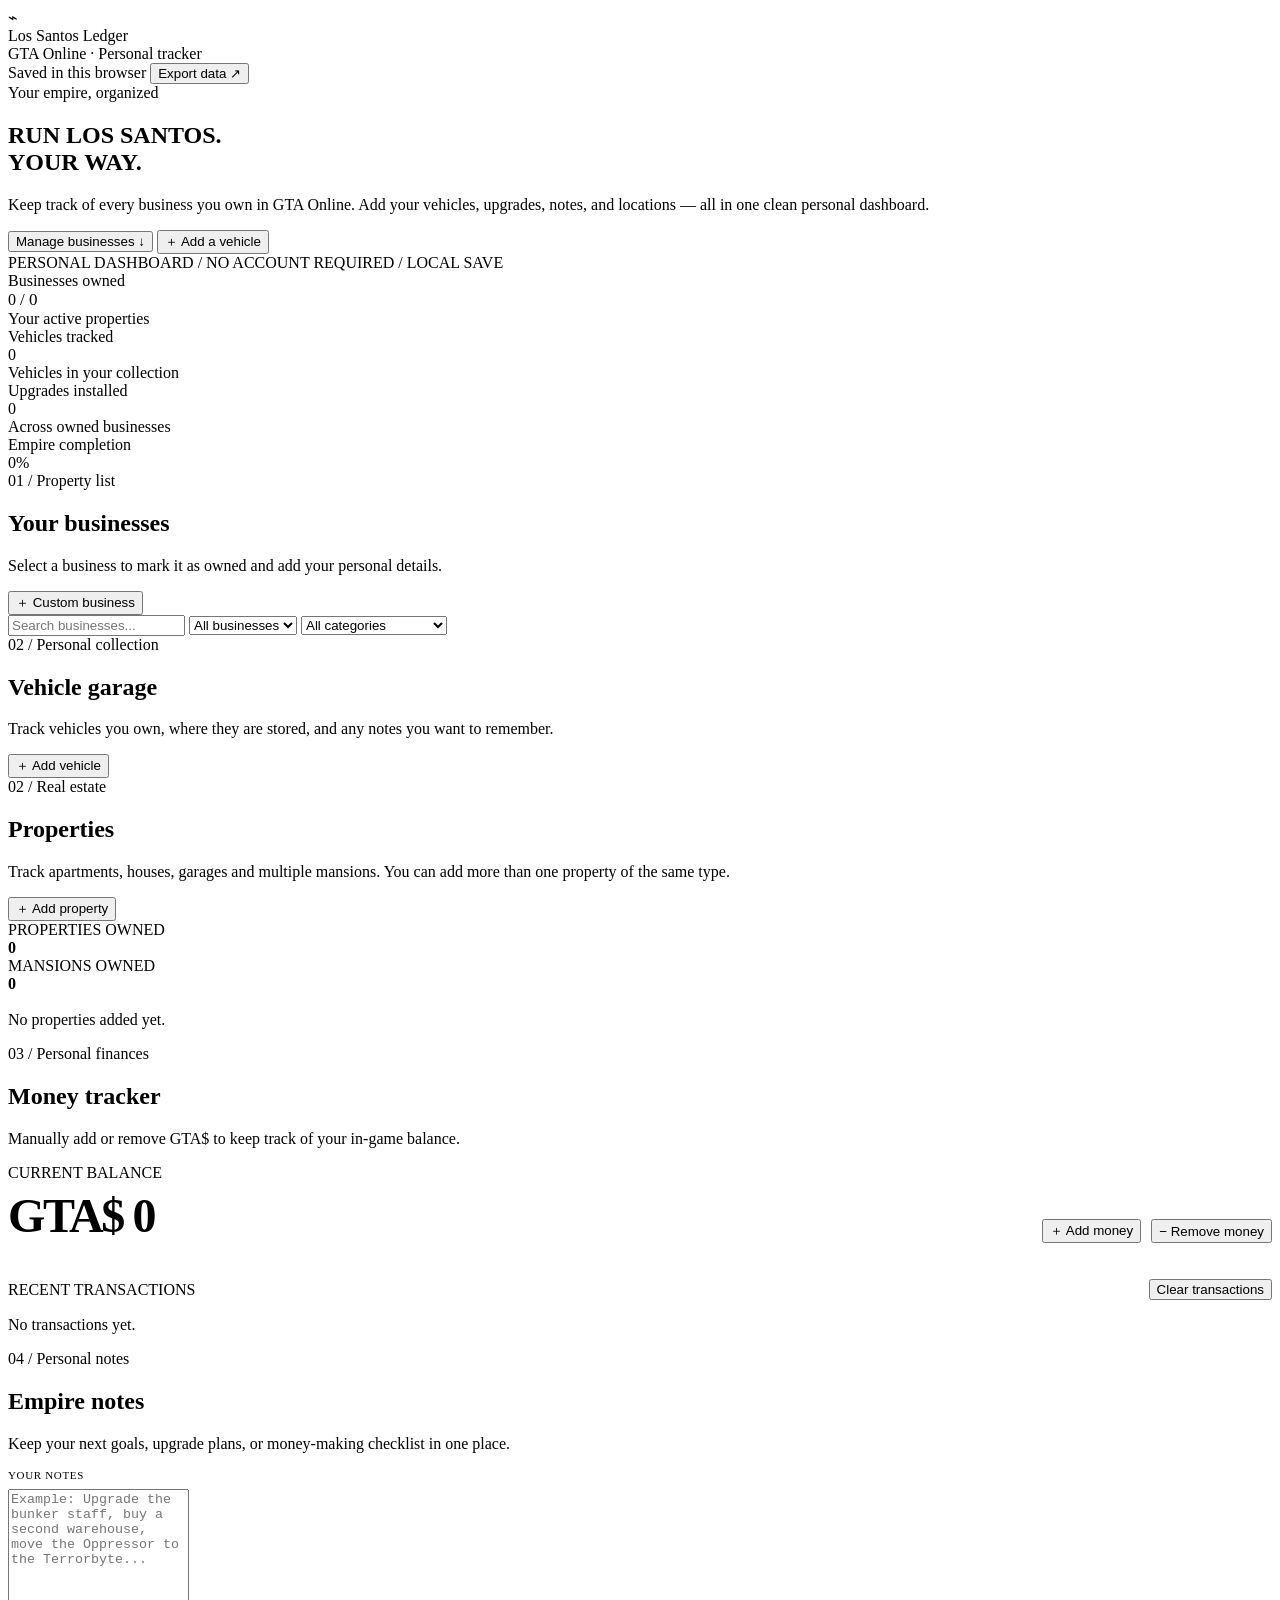
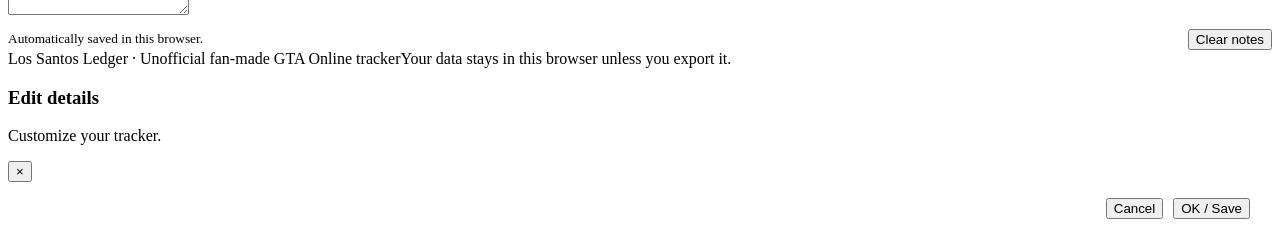
==== commit e4425c8a: "Update print statement from 'Hello' to 'Goodbye'" ====
--- a/index.html
+++ b/index.html
@@ -5,197 +5,7 @@
   <meta name="viewport" content="width=device-width, initial-scale=1.0" />
   <meta name="theme-color" content="#f7f7f4" />
   <title>Los Santos Ledger — GTA Online Business Tracker</title>
-  <style>
-    @import url('https://fonts.googleapis.com/css2?family=EB+Garamond:wght@400;500&family=Inter:wght@400;500&display=swap');
-    :root {
-      --color-parchment: #f7f7f4;
-      --color-bone: #f2f1ed;
-      --color-linen: #e6e5e0;
-      --color-stone: #cdcdc9;
-      --color-mist: #a1a19f;
-      --color-driftwood: #84847e;
-      --color-ash: #7a7974;
-      --color-ink: #26251e;
-      --color-ember: #f54e00;
-      --color-amber: #c08532;
-      --color-forest: #34785c;
-      --color-verdant: #1f8a65;
-      --color-crimson: #cf2d56;
-      --font-cursorgothic: 'CursorGothic', Inter, ui-sans-serif, system-ui, -apple-system, BlinkMacSystemFont, "Segoe UI", sans-serif;
-      --font-eb-garamond: 'EB Garamond', Georgia, serif;
-      --font-berkeleymono: 'berkeleyMono', ui-monospace, SFMono-Regular, Menlo, Monaco, Consolas, monospace;
-      --radius: 4px;
-      --border: 1px solid var(--color-stone);
-      --shadow-xl: 0 28px 70px rgba(0,0,0,.10), 0 14px 32px rgba(0,0,0,.06);
-    }
-
-    * { box-sizing: border-box; }
-    html { scroll-behavior: smooth; }
-    body {
-      margin: 0; background: var(--color-parchment); color: var(--color-ink);
-      font: 400 14px/1.5 var(--font-cursorgothic);
-      font-feature-settings: "ss08", "ss09", "tnum";
-    }
-    ::selection { background: #8bc4f8; color: var(--color-ink); }
-    button, input, select, textarea { font: inherit; }
-    button { cursor: pointer; }
-    button:focus-visible, input:focus-visible, select:focus-visible, textarea:focus-visible {
-      outline: 2px solid var(--color-forest); outline-offset: 2px;
-    }
-    .topbar {
-      min-height: 52px; display: flex; align-items: center; justify-content: space-between;
-      gap: 20px; padding: 0 max(24px, calc((100vw - 1300px)/2));
-      background: transparent; border-bottom: 1px solid rgba(38,37,30,.08);
-    }
-    .brand { display: flex; align-items: center; gap: 10px; min-width: 0; }
-    .brand-mark {
-      width: 27px; height: 27px; display: grid; place-items: center;
-      background: var(--color-ink); color: var(--color-parchment); border-radius: var(--radius); font-size: 17px;
-    }
-    .brand-name { font-size: 14px; font-weight: 500; letter-spacing: -.01em; }
-    .brand-sub { color: var(--color-ash); font: 11px/1.4 var(--font-berkeleymono); }
-    .top-actions { display: flex; align-items: center; gap: 16px; }
-    .status { display: inline-flex; align-items: center; gap: 7px; color: var(--color-ash); font: 11px var(--font-berkeleymono); }
-    .status-dot { width: 6px; height: 6px; background: var(--color-forest); border-radius: 50%; }
-    .button {
-      display: inline-flex; align-items: center; justify-content: center; gap: 8px;
-      min-height: 36px; padding: 9px 14px; border: 1px solid transparent; border-radius: var(--radius);
-      background: transparent; color: var(--color-ink); font-size: 14px; font-weight: 400;
-      transition: color 150ms cubic-bezier(.4,0,.2,1), background 150ms cubic-bezier(.4,0,.2,1), border-color 150ms;
-      text-decoration: none;
-    }
-    .button:hover { text-decoration: underline; text-underline-offset: 3px; }
-    .button.primary { background: var(--color-ink); color: var(--color-parchment); border-color: var(--color-ink); }
-    .button.primary:hover { background: #403f37; text-decoration: none; }
-    .button.secondary, .button:not(.primary):not(.accent):not(.danger) { background: var(--color-linen); color: var(--color-ink); }
-    .button.secondary:hover, .button:not(.primary):not(.accent):not(.danger):hover { background: #dddbd4; }
-    .button.accent { color: var(--color-ember); background: transparent; border-color: var(--color-stone); }
-    .button.accent:hover { background: var(--color-bone); }
-    .button.danger { color: var(--color-crimson); border-color: var(--color-stone); background: transparent; }
-    main { max-width: 1300px; margin: auto; padding: 56px 24px 88px; }
-    .hero {
-      display: grid; grid-template-columns: minmax(0, .85fr) minmax(260px, 1.15fr);
-      align-items: center; gap: clamp(28px, 6vw, 90px); padding: 30px 0 56px;
-      border-bottom: 1px solid rgba(38,37,30,.10); background: transparent;
-    }
-    .hero-content { position: relative; z-index: 1; }
-    .eyebrow { color: var(--color-ash); font: 11px/1.6 var(--font-berkeleymono); letter-spacing: .02em; text-transform: uppercase; }
-    .eyebrow::before { content: "— "; color: var(--color-ember); }
-    h1 { margin: 18px 0; font-size: clamp(44px, 6.3vw, 72px); line-height: 1.03; letter-spacing: -.03em; font-weight: 400; }
-    .hero p { max-width: 440px; margin: 0 0 24px; font-size: 16px; line-height: 1.55; color: var(--color-driftwood); }
-    .hero-buttons { display: flex; gap: 8px; flex-wrap: wrap; }
-    .hero-note { margin-top: 22px; color: var(--color-ash); font: 10px/1.6 var(--font-berkeleymono); }
-    .hero::after { content: none; }
-    .hero::before {
-      content: "LOS SANTOS / PERSONAL INVENTORY"; align-self: stretch; display: flex; align-items: center; justify-content: center;
-      min-height: 230px; padding: 24px; background: var(--color-bone); border: 1px solid rgba(38,37,30,.07);
-      color: var(--color-ash); font: 12px/1.7 var(--font-berkeleymono); text-align: center; letter-spacing: .08em;
-      background-image: linear-gradient(90deg, transparent 49.8%, rgba(38,37,30,.045) 50%, transparent 50.2%), linear-gradient(transparent 49.8%, rgba(38,37,30,.045) 50%, transparent 50.2%);
-      background-size: 38px 38px;
-    }
-    .stats { display: grid; grid-template-columns: repeat(4,minmax(0,1fr)); gap: 0; margin: 0 0 72px; border-bottom: 1px solid var(--color-stone); }
-    .stat { min-width: 0; padding: 21px 20px 22px 0; margin-right: 20px; border-right: 1px solid var(--color-stone); background: transparent; }
-    .stat:last-child { border-right: 0; margin-right: 0; }
-    .stat-label { color: var(--color-ash); text-transform: uppercase; letter-spacing: .025em; font: 10px/1.6 var(--font-berkeleymono); }
-    .stat-value { margin-top: 10px; font-size: 36px; line-height: 1.1; letter-spacing: -.025em; font-weight: 400; font-variant-numeric: tabular-nums; }
-    .stat-foot { color: var(--color-driftwood); font-size: 12px; margin-top: 8px; }
-    .progress-track { height: 2px; background: var(--color-linen); margin-top: 14px; }
-    .progress-fill { width: 0; height: 2px; background: var(--color-forest); transition: width .25s ease; }
-    .section-head { display: flex; justify-content: space-between; align-items: end; gap: 18px; margin-bottom: 22px; }
-    .section-head h2 { margin: 7px 0 0; font-size: 36px; line-height: 1.2; letter-spacing: -.02em; font-weight: 400; }
-    .section-head p { color: var(--color-driftwood); margin: 7px 0 0; font-size: 14px; }
-    .toolbar { display: flex; gap: 8px; margin-bottom: 20px; flex-wrap: wrap; }
-    input, select, textarea {
-      width: 100%; min-width: 0; padding: 10px 12px; color: var(--color-ink);
-      background: rgba(242,241,237,.55); border: 1px solid var(--color-stone); border-radius: var(--radius);
-      font-size: 13px;
-    }
-    input::placeholder, textarea::placeholder { color: var(--color-mist); }
-    .toolbar input { flex: 1 1 220px; }
-    .toolbar select { width: auto; flex: 0 1 180px; }
-    .business-grid { display: grid; grid-template-columns: repeat(3,minmax(0,1fr)); gap: 12px; }
-    .upgrade-options { display: grid; grid-template-columns: repeat(2,minmax(0,1fr)); gap: 8px 12px; padding: 10px; border: var(--border); border-radius: var(--radius); background: var(--color-parchment); }
-    .upgrade-options .check-field { margin: 0; }
-    .business-card { min-width: 0; border: 1px solid rgba(38,37,30,.12); background: var(--color-bone); border-radius: var(--radius); transition: border-color .15s; }
-    .business-card:hover { border-color: var(--color-ash); }
-    .business-card.owned { border-color: rgba(52,120,92,.65); }
-    .card-main { padding: 20px; }
-    .card-top { display: flex; align-items: flex-start; gap: 12px; }
-    .business-icon { flex: 0 0 42px; height: 36px; display: grid; place-items: center; background: var(--color-linen); border-radius: var(--radius); font: 10px/1 var(--font-berkeleymono); letter-spacing: -.04em; color: var(--color-ash); }
-    .card-title-wrap { flex: 1; min-width: 0; }
-    .card-title { margin: 0 0 5px; font-size: 16px; line-height: 1.3; font-weight: 400; letter-spacing: -.005em; }
-    .card-category { color: var(--color-ash); font: 10px/1.5 var(--font-berkeleymono); }
-    .pill { display: inline-flex; align-items: center; gap: 5px; color: var(--color-ash); font: 10px/1.4 var(--font-berkeleymono); white-space: nowrap; }
-    .pill.owned { color: var(--color-forest); }
-    .card-desc { min-height: 42px; margin: 17px 0; color: var(--color-driftwood); font-size: 13px; line-height: 1.5; }
-    .card-bottom { display: flex; align-items: center; justify-content: space-between; gap: 8px; border-top: 1px solid rgba(38,37,30,.09); padding-top: 12px; }
-    .card-bottom small { color: var(--color-ash); font: 10px/1.5 var(--font-berkeleymono); }
-    .card-bottom .button { min-height: 30px; padding: 5px 8px; font-size: 12px; }
-    .empty { grid-column: 1/-1; padding: 40px 20px; text-align: center; border: 1px dashed var(--color-stone); color: var(--color-driftwood); }
-    .empty strong { display: block; margin-bottom: 5px; color: var(--color-ink); font-size: 16px; font-weight: 400; }
-    .section { margin-top: 80px; }
-    .garage-panel { padding: 24px; border: 1px solid rgba(38,37,30,.10); border-radius: var(--radius); background: var(--color-bone); }
-    .garage-empty { padding: 26px 10px; text-align: center; color: var(--color-driftwood); }
-    .garage-empty .big-icon { margin-bottom: 8px; font: 11px/1 var(--font-berkeleymono); letter-spacing: .08em; color: var(--color-ash); }
-    .garage-list { display: grid; gap: 8px; }
-    .vehicle-row { display: flex; align-items: center; gap: 12px; padding: 13px; border: 1px solid var(--color-stone); border-radius: var(--radius); background: var(--color-parchment); }
-    .vehicle-emoji { font: 10px/1 var(--font-berkeleymono); letter-spacing: -.04em; color: var(--color-ash); }
-    .vehicle-info { flex: 1; min-width: 0; }
-    .vehicle-info strong { display: block; font-size: 14px; font-weight: 400; }
-    .vehicle-info small { color: var(--color-ash); font-size: 12px; }
-    .vehicle-row .button { min-height: 29px; padding: 5px 9px; font-size: 12px; }
-    footer { padding: 22px 24px; border-top: 1px solid var(--color-stone); color: var(--color-ash); font: 11px/1.6 var(--font-berkeleymono); }
-    .footer-inner { max-width: 1300px; margin: auto; display: flex; justify-content: space-between; gap: 15px; flex-wrap: wrap; }
-    .modal-backdrop { position: fixed; inset: 0; z-index: 20; display: none; align-items: center; justify-content: center; padding: 18px; background: rgba(38,37,30,.34); }
-    .modal-backdrop.open { display: flex; }
-    .modal { width: min(100%,560px); max-height: 90vh; overflow: auto; background: var(--color-parchment); border: 1px solid var(--color-stone); border-radius: 8px; box-shadow: var(--shadow-xl); }
-    .modal-header { display: flex; justify-content: space-between; align-items: flex-start; gap: 14px; padding: 22px 24px; border-bottom: 1px solid var(--color-stone); }
-    .modal-header h3 { margin: 0; font-size: 26px; line-height: 1.25; letter-spacing: -.012em; font-weight: 400; }
-    .modal-header p { margin: 6px 0 0; color: var(--color-driftwood); font-size: 13px; }
-    .icon-button { padding: 3px 8px; border: 0; border-radius: var(--radius); background: transparent; color: var(--color-ash); font-size: 21px; }
-    .icon-button:hover { background: var(--color-linen); }
-    .modal-body { padding: 24px; }
-    .form-grid { display: grid; grid-template-columns: 1fr 1fr; gap: 16px; }
-    .field { display: flex; flex-direction: column; gap: 7px; min-width: 0; }
-    .field.full { grid-column: 1/-1; }
-    .field label { color: var(--color-ash); font: 10px/1.5 var(--font-berkeleymono); text-transform: uppercase; letter-spacing: .025em; }
-    .field textarea { min-height: 86px; resize: vertical; }
-    .check-field { display: flex; align-items: center; gap: 9px; color: var(--color-ink) !important; font: 13px var(--font-cursorgothic) !important; text-transform: none !important; }
-    .check-field input { width: 15px; height: 15px; accent-color: var(--color-forest); }
-    .modal-actions { display: flex; justify-content: space-between; align-items: center; gap: 10px; padding-top: 20px; margin-top: 22px; border-top: 1px solid var(--color-stone); }
-    .modal-actions-right { display: flex; gap: 8px; }
-    .toast { position: fixed; z-index: 30; right: 20px; bottom: 20px; display: none; max-width: calc(100vw - 40px); padding: 12px 16px; background: var(--color-ink); color: var(--color-parchment); border-radius: var(--radius); font-size: 13px; box-shadow: var(--shadow-xl); }
-    .toast.show { display: block; }
-    @media (max-width: 850px) {
-      .hero { grid-template-columns: 1fr; gap: 28px; }
-      .hero::before { min-height: 150px; }
-      .business-grid { grid-template-columns: repeat(2,minmax(0,1fr)); }
-      .stats { grid-template-columns: repeat(2,minmax(0,1fr)); }
-      .stat:nth-child(2) { border-right: 0; }
-      .stat:nth-child(3), .stat:nth-child(4) { border-top: 1px solid var(--color-stone); }
-    }
-    @media (max-width: 560px) {
-      .topbar { padding: 10px 14px; }
-      .status { display: none; }
-      main { padding: 36px 14px 60px; }
-      .hero { padding: 16px 0 34px; }
-      h1 { font-size: 45px; }
-      .hero p { font-size: 15px; }
-      .stats { margin-bottom: 54px; }
-      .stat { padding: 16px 12px 16px 0; margin-right: 12px; }
-      .stat-value { font-size: 30px; }
-      .business-grid { grid-template-columns: 1fr; }
-      .section-head { align-items: flex-start; flex-direction: column; }
-      .section-head h2 { font-size: 32px; }
-      .section-head > .button { align-self: flex-start; }
-      .form-grid { grid-template-columns: 1fr; }
-      .field.full { grid-column: auto; }
-      .garage-panel { padding: 14px; }
-      .vehicle-row { flex-wrap: wrap; }
-      .vehicle-info { flex-basis: calc(100% - 50px); }
-      footer { padding: 20px 14px; }
-    }
-  </style>
+  <link rel="stylesheet" href="style.css">
 </head>
 <body>
   <header class="topbar">
@@ -339,497 +149,6 @@
   </div>
   <div class="toast" id="toast" role="status" aria-live="polite"></div>
 
-  <script>
-    const STORAGE_KEY = "los-santos-ledger-v1";
-    const defaultBusinesses = [
-      {id:"office",name:"CEO Office",category:"CEO",icon:"OFF",desc:"Your executive base for CEO work and special cargo."},
-      {id:"warehouse-small",name:"Small Cargo Warehouse",category:"CEO",icon:"BOX",desc:"Store and source special cargo crates."},
-      {id:"warehouse-medium",name:"Medium Cargo Warehouse",category:"CEO",icon:"BOX",desc:"A mid-sized special cargo operation."},
-      {id:"warehouse-large",name:"Large Cargo Warehouse",category:"CEO",icon:"WH",desc:"High-capacity special cargo storage."},
-      {id:"vehicle-warehouse",name:"Vehicle Cargo Warehouse",category:"CEO",icon:"CAR",desc:"Source, store, and export vehicle cargo."},
-      {id:"bunker",name:"Bunker",category:"Gunrunning",icon:"BKR",desc:"Research, supplies, and weapons manufacturing."},
-      {id:"hangar",name:"Hangar",category:"Smuggling",icon:"AIR",desc:"Aircraft storage and air freight cargo."},
-      {id:"nightclub",name:"Nightclub",category:"Nightlife",icon:"CLB",desc:"Manage popularity, storage, and warehouse goods."},
-      {id:"arcade",name:"Arcade",category:"Other",icon:"ARC",desc:"Plan the Diamond Casino Heist and manage arcade games."},
-      {id:"agency",name:"Agency",category:"Other",icon:"AGY",desc:"VIP contracts, security contracts, and the armory."},
-      {id:"auto-shop",name:"Auto Shop",category:"Other",icon:"AUTO",desc:"Customer cars, contracts, and vehicle modifications."},
-      {id:"salvage-yard",name:"Salvage Yard",category:"Other",icon:"SALV",desc:"Vehicle robberies, salvage, and tow truck work."},
-      {id:"bail-office",name:"Bail Enforcement Office",category:"Other",icon:"BAIL",desc:"Standard and most-wanted bounty targets."},
-      {id:"mc-clubhouse",name:"MC Clubhouse",category:"Biker",icon:"MC",desc:"Your biker headquarters and club operations."},
-      {id:"cocaine",name:"Cocaine Lockup",category:"Biker",icon:"COC",desc:"Motorcycle Club production business."},
-      {id:"meth",name:"Methamphetamine Lab",category:"Biker",icon:"METH",desc:"Motorcycle Club production business."},
-      {id:"cash",name:"Counterfeit Cash Factory",category:"Biker",icon:"CASH",desc:"Motorcycle Club production business."},
-      {id:"weed",name:"Weed Farm",category:"Biker",icon:"WEED",desc:"Motorcycle Club production business."},
-      {id:"documents",name:"Document Forgery Office",category:"Biker",icon:"DOC",desc:"Motorcycle Club production business."},
-      {id:"facility",name:"Facility",category:"Other",icon:"FAC",desc:"Planning space for the Doomsday Heist."},
-      {id:"arcade-master",name:"Master Control Terminal",category:"Other",icon:"MCT",desc:"Track your setup for managing linked businesses."},
-      {id:"terrorbyte",name:"Terrorbyte",category:"Other",icon:"TRK",desc:"Mobile operations and client jobs."},
-      {id:"kosatka",name:"Kosatka Submarine",category:"Other",icon:"SUB",desc:"Plan the Cayo Perico Heist."},
-      {id:"freakshop",name:"Freakshop",category:"Other",icon:"SHOP",desc:"Your base for selected special vehicle operations."},
-      {id:"eclipse",name:"Salvage / Other Property",category:"Other",icon:"PROP",desc:"Use this entry for another property or operation."}
-    ];
-
-    let state = loadState();
-    let activeForm = null;
-    let toastTimer;
-
-    function loadState() {
-      try {
-        const saved = JSON.parse(localStorage.getItem(STORAGE_KEY));
-        if (saved && Array.isArray(saved.businesses)) {
-          const existing = new Map(saved.businesses.map(b => [b.id, b]));
-          const merged = defaultBusinesses.map(b => ({...b, ...(existing.get(b.id) || {})}));
-          saved.businesses.filter(b => !defaultBusinesses.some(d => d.id === b.id)).forEach(b => merged.push(b));
-          return {businesses: merged, vehicles: Array.isArray(saved.vehicles) ? saved.vehicles : [], notes: saved.notes || "", money: Number(saved.money) || 0, moneyTransactions: Array.isArray(saved.moneyTransactions) ? saved.moneyTransactions : [], properties: Array.isArray(saved.properties) ? saved.properties : []};
-        }
-      } catch (e) {}
-      return {businesses: defaultBusinesses.map(b => ({...b, owned:false, vehicles:[], upgrades:"", location:"", notes:""})), vehicles: [], notes:"", money: 0, moneyTransactions: [], properties: []};
-    }
-    function saveState() {
-      localStorage.setItem(STORAGE_KEY, JSON.stringify(state));
-      renderStats();
-    }
-    function escapeHTML(value) {
-      return String(value ?? "").replace(/[&<>"']/g, c => ({"&":"&amp;","<":"&lt;",">":"&gt;",'"':"&quot;","'":"&#39;"}[c]));
-    }
-    function showToast(message) {
-      const el = document.getElementById("toast");
-      el.textContent = message;
-      el.classList.add("show");
-      clearTimeout(toastTimer);
-      toastTimer = setTimeout(() => el.classList.remove("show"), 2400);
-    }
-    function renderStats() {
-      const owned = state.businesses.filter(b => b.owned).length;
-      const upgrades = state.businesses.filter(b => b.owned && b.upgrades && b.upgrades.trim()).length;
-      document.getElementById("ownedStat").innerHTML = `${owned} <span style="color:var(--color-mist);font-size:17px">/ ${state.businesses.length}</span>`;
-      document.getElementById("vehicleStat").textContent = state.vehicles.length;
-      document.getElementById("upgradeStat").textContent = upgrades;
-      const pct = state.businesses.length ? Math.round(owned / state.businesses.length * 100) : 0;
-      document.getElementById("completionStat").textContent = pct + "%";
-      document.getElementById("completionBar").style.width = pct + "%";
-    }
-    function renderBusinesses() {
-      const grid = document.getElementById("businessGrid");
-      const query = document.getElementById("search").value.trim().toLowerCase();
-      const filter = document.getElementById("filter").value;
-      const category = document.getElementById("categoryFilter").value;
-      const list = state.businesses.filter(b => {
-        const matchesQuery = [b.name,b.category,b.desc,b.location].some(v => String(v || "").toLowerCase().includes(query));
-        const matchesFilter = filter === "all" || (filter === "owned" ? b.owned : !b.owned);
-        return matchesQuery && matchesFilter && (category === "all" || b.category === category);
-      });
-      if (!list.length) {
-        grid.innerHTML = '<div class="empty"><strong>No businesses found</strong>Try another search or change your filters.</div>';
-        return;
-      }
-      grid.innerHTML = list.map(b => `
-        <article class="business-card ${b.owned ? "owned" : ""}">
-          <div class="card-main">
-            <div class="card-top">
-              <div class="business-icon">${escapeHTML(b.icon || "BUS")}</div>
-              <div class="card-title-wrap">
-                <div class="card-title">${escapeHTML(b.name)}</div>
-                <div class="card-category">${escapeHTML(b.category)}${b.location ? " · " + escapeHTML(b.location) : ""}</div>
-              </div>
-              <span class="pill ${b.owned ? "owned" : ""}">${b.owned ? "✓ OWNED" : "NOT OWNED"}</span>
-            </div>
-            <div class="card-desc">${escapeHTML(b.notes || b.desc || "Add your personal notes for this business.")}</div>
-            <div class="card-bottom">
-              <small>${(b.vehicles || []).length} linked vehicle${(b.vehicles || []).length === 1 ? "" : "s"}${b.upgrades ? " · Upgrades added" : ""}</small>
-              <button class="button ${b.owned ? "" : "primary"}" data-edit-business="${escapeHTML(b.id)}" type="button">${b.owned ? "Edit details" : "＋ Add business"}</button>
-            </div>
-          </div>
-        </article>`).join("");
-    }
-    function renderGarage() {
-      const panel = document.getElementById("garagePanel");
-      if (!state.vehicles.length) {
-        panel.innerHTML = '<div class="garage-empty"><div class="big-icon">GARAGE</div><strong style="color:var(--color-ink)">Your garage is empty</strong><div>Add the vehicles you own to start building your collection.</div><button class="button primary" style="margin-top:14px" id="emptyAddVehicle" type="button">＋ Add your first vehicle</button></div>';
-        return;
-      }
-      panel.innerHTML = '<div class="garage-list">' + state.vehicles.map(v => `
-        <div class="vehicle-row">
-          <div class="vehicle-emoji">${escapeHTML(v.icon || "CAR")}</div>
-          <div class="vehicle-info"><strong>${escapeHTML(v.name)}</strong><small>${escapeHTML(v.type || "Vehicle")}${v.garage ? " · " + escapeHTML(v.garage) : ""}${v.business ? " · " + escapeHTML(v.business) : ""}</small>${v.notes ? `<small style="display:block;margin-top:3px">${escapeHTML(v.notes)}</small>` : ""}</div>
-          <button class="button" type="button" data-edit-vehicle="${escapeHTML(v.id)}">Edit</button>
-          <button class="button danger" type="button" data-delete-vehicle="${escapeHTML(v.id)}" aria-label="Delete ${escapeHTML(v.name)}">×</button>
-        </div>`).join("") + "</div>";
-    }
-    function renderProperties() {
-      const list = document.getElementById("propertiesList");
-      if (!list) return;
-      const properties = Array.isArray(state.properties) ? state.properties : [];
-      document.getElementById("propertyCount").textContent = properties.length;
-      document.getElementById("mansionCount").textContent = properties.filter(p => p.type === "Mansion").length;
-      if (!properties.length) {
-        list.innerHTML = '<p style="color:var(--color-ash)">No properties added yet. Select “Add property” to get started.</p>';
-        return;
-      }
-      list.innerHTML = '<div class="garage-list">' + properties.map((p, i) => `
-        <div class="vehicle-row">
-          <div class="vehicle-info"><strong>${escapeHTML(p.name || p.type || "Property")}</strong><small>${escapeHTML(p.type || "Property")}${p.location ? " · " + escapeHTML(p.location) : ""}${p.price ? " · GTA$ " + Number(p.price).toLocaleString("en-US") : ""}${p.notes ? "<br>" + escapeHTML(p.notes) : ""}</small></div>
-          <button class="button danger" type="button" data-remove-property="${i}" aria-label="Remove property">Remove</button>
-        </div>`).join("") + '</div>';
-      list.querySelectorAll("[data-remove-property]").forEach(btn => btn.addEventListener("click", () => {
-        const i = Number(btn.getAttribute("data-remove-property"));
-        if (!Number.isInteger(i) || !state.properties[i]) return;
-        if (!window.confirm("Remove this property from your tracker?")) return;
-        state.properties.splice(i, 1);
-        saveState();
-        renderProperties();
-      }));
-    }
-    function addProperty() {
-      openModal("Add property", "Add any property you own. You can add multiple mansions or properties of the same type.", `
-        <label class="field"><span>Property type</span><select name="type" required>
-          <option value="Mansion">Mansion</option><option value="Apartment">Apartment</option><option value="House">House</option><option value="Garage">Garage</option><option value="Penthouse">Penthouse</option><option value="Other">Other</option>
-        </select></label>
-        <label class="field"><span>Property name</span><input name="name" required maxlength="100" placeholder="e.g. Tongva Hills Mansion"></label>
-        <label class="field"><span>Location (optional)</span><input name="location" maxlength="100" placeholder="e.g. Tongva Hills"></label>
-        <label class="field"><span>Purchase price (GTA$, optional)</span><input name="price" type="number" min="0" step="1" placeholder="e.g. 12000000"></label>
-        <label class="field"><span>Notes (optional)</span><textarea name="notes" rows="2" maxlength="300" placeholder="Upgrades, garage capacity, etc."></textarea></label>
-      `, data => {
-        const name = String(data.name || "").trim();
-        const type = String(data.type || "Other");
-        if (!name) { showToast("Enter a property name."); return false; }
-        state.properties = [...(state.properties || []), {id: Date.now() + Math.random(), type, name, location: String(data.location || "").trim(), price: Math.max(0, Number(data.price) || 0), notes: String(data.notes || "").trim()}];
-        saveState();
-        renderProperties();
-        showToast("Property added.");
-        return true;
-      });
-    }
-    function formatGTA(value) {
-      return "GTA$ " + Math.round(Number(value) || 0).toLocaleString("en-US");
-    }
-    function renderMoney() {
-      const balance = Number(state.money) || 0;
-      document.getElementById("moneyBalance").textContent = formatGTA(balance);
-      const transactions = Array.isArray(state.moneyTransactions) ? state.moneyTransactions : [];
-      const container = document.getElementById("moneyTransactions");
-      if (!transactions.length) {
-        container.innerHTML = '<p style="color:var(--color-ash)">No transactions yet.</p>';
-        return;
-      }
-      container.innerHTML = '<div class="garage-list">' + transactions.slice(0, 8).map(t => `
-        <div class="vehicle-row">
-          <div class="vehicle-info"><strong>${escapeHTML(t.label || (t.amount >= 0 ? "Money added" : "Money removed"))}</strong><small>${escapeHTML(t.date || "")}</small></div>
-          <strong style="margin-left:auto;color:${t.amount >= 0 ? 'var(--color-ink)' : 'var(--color-orange)'}">${t.amount >= 0 ? "+" : "−"}${formatGTA(Math.abs(t.amount))}</strong>
-        </div>`).join("") + '</div>';
-    }
-    function changeMoney(direction) {
-      const action = direction > 0 ? "Add money" : "Remove money";
-      openModal(action, "Update your manually tracked GTA$ balance.", `
-        <label class="field"><span>Amount (GTA$)</span><input name="amount" type="number" min="1" step="1" required placeholder="e.g. 250000"></label>
-        <label class="field"><span>Note (optional)</span><input name="label" type="text" maxlength="80" placeholder="e.g. Cayo Perico payout"></label>
-      `, data => {
-        const amount = Math.floor(Number(data.amount));
-        if (!Number.isFinite(amount) || amount <= 0) { showToast("Enter an amount greater than zero."); return false; }
-        const delta = amount * direction;
-        if (direction < 0 && amount > (Number(state.money) || 0)) {
-          showToast("You cannot remove more money than your tracked balance.");
-          return false;
-        }
-        state.money = Math.max(0, (Number(state.money) || 0) + delta);
-        state.moneyTransactions = [{amount: delta, label: data.label || action, date: new Date().toLocaleDateString()}, ...(state.moneyTransactions || [])].slice(0, 30);
-        saveState();
-        renderMoney();
-        showToast(direction > 0 ? "Money added." : "Money removed.");
-        return true;
-      });
-      document.getElementById("detailForm").onsubmit = e => {
-        e.preventDefault();
-        if (!activeForm) return;
-        const fd = new FormData(e.currentTarget);
-        const data = {};
-        for (const [key, value] of fd.entries()) {
-          if (Object.prototype.hasOwnProperty.call(data, key)) {
-            data[key] = Array.isArray(data[key]) ? [...data[key], value] : [data[key], value];
-          } else {
-            data[key] = value;
-          }
-        }
-        // Convert checkbox values and trim text fields while preserving numeric input strings.
-        e.currentTarget.querySelectorAll('input[type="checkbox"][name]').forEach(input => {
-          if (input.checked && !Object.prototype.hasOwnProperty.call(data, input.name)) data[input.name] = input.value || "on";
-          if (!input.checked) data[input.name] = "";
-        });
-        const result = activeForm.onSave(data);
-        if (result !== false) closeModal();
-      };
-      document.getElementById("cancelModal").onclick = closeModal;
-    }
-    function renderAll() {
-      renderStats(); renderBusinesses(); renderGarage(); renderMoney(); renderProperties();
-      document.getElementById("empireNotes").value = state.notes || "";
-    }
-    function openModal(title, subtitle, fields, onSave, deleteAction = null) {
-      activeForm = {onSave, deleteAction};
-      document.getElementById("modalTitle").textContent = title;
-      document.getElementById("modalSubtitle").textContent = subtitle;
-      document.getElementById("modalFields").innerHTML = fields;
-
-      // Default submit handler for property and other forms that do not define
-      // their own custom submit behavior.
-      document.getElementById("detailForm").onsubmit = e => {
-        e.preventDefault();
-        if (!activeForm) return;
-
-        const form = e.currentTarget;
-        if (!form.reportValidity()) return;
-
-        const fd = new FormData(form);
-        const data = {};
-        for (const [key, value] of fd.entries()) {
-          if (Object.prototype.hasOwnProperty.call(data, key)) {
-            data[key] = Array.isArray(data[key]) ? [...data[key], value] : [data[key], value];
-          } else {
-            data[key] = value;
-          }
-        }
-
-        form.querySelectorAll('input[type="checkbox"][name]').forEach(input => {
-          if (input.checked && !Object.prototype.hasOwnProperty.call(data, input.name)) {
-            data[input.name] = input.value || "on";
-          }
-          if (!input.checked) data[input.name] = "";
-        });
-
-        const result = activeForm.onSave(data);
-        if (result !== false) closeModal();
-      };
-
-      // Always wire the modal's visible Cancel button to discard the form.
-      document.getElementById("cancelModal").onclick = closeModal;
-      document.getElementById("modalBackdrop").classList.add("open");
-      document.body.style.overflow = "hidden";
-      setTimeout(() => document.querySelector("#modalFields input:not([type=checkbox]), #modalFields textarea, #modalFields select")?.focus(), 50);
-    }
-    function closeModal() {
-      document.getElementById("modalBackdrop").classList.remove("open");
-      document.body.style.overflow = "";
-      activeForm = null;
-    }
-    function businessFields(b = {}) {
-      const categories = ["CEO","Biker","Gunrunning","Smuggling","Nightlife","Other"];
-      // GTA Online property locations are specific to each business.
-      const locationSets = {
-        office: ["Maze Bank Tower","Arcadius Business Center","Lombank West","Maze Bank West"],
-        "warehouse-small": ["Convenience Store Lockup","Celltowa Unit","White Widow Garage","Pacific Bait Storage","Pier 400 Utility Building","Foreclosed Garage","GEE Warehouse","Derriere Lingerie Backlot","Fridgit Annexe","Discount Retail Unit","Old Power Station","Other / custom"],
-        "warehouse-medium": ["Garnet Street","Wholesale Furniture","Pacific Bait Storage","Railyard Warehouse","Old Ventilation Works","Cypress Warehouses","Other / custom"],
-        "warehouse-large": ["Darnell Bros Warehouse","Wholesale Furniture","Logistics Depot","Walker & Sons Warehouse","Cypress Warehouses","West Vinewood Backlot","Xero Gas Factory","Other / custom"],
-        "vehicle-warehouse": ["La Puerta Vehicle Warehouse","El Burro Heights Vehicle Warehouse","Elysian Island Vehicle Warehouse","LSIA Vehicle Warehouse","Davis Vehicle Warehouse","Cypress Flats Vehicle Warehouse","Murrieta Heights Vehicle Warehouse","Other / custom"],
-        bunker: ["Paleto Forest Bunker","Raton Canyon Bunker","Lago Zancudo Bunker","Chumash Bunker","Route 68 Bunker","Grand Senora Oilfields Bunker","Grand Senora Desert Bunker","Smoke Tree Road Bunker","Thomson Scrapyard Bunker","Farmhouse Bunker"],
-        hangar: ["LSIA Hangar A17","LSIA Hangar 1","Fort Zancudo Hangar 3497","Fort Zancudo Hangar 3499","Fort Zancudo Hangar A2"],
-        nightclub: ["Del Perro Nightclub","Vespucci Canals Nightclub","LSIA Nightclub","Mission Row Nightclub","La Mesa Nightclub","Strawberry Nightclub","West Vinewood Nightclub","Downtown Vinewood Nightclub","Cypress Flats Nightclub","Elysian Island Nightclub"],
-        arcade: ["Pixel Pete's (Paleto Bay)","Wonderama (Grapeseed)","Videogeddon (La Mesa)","Insert Coin (Rockford Hills)","Eight-Bit (Vinewood)","Other / custom"],
-        agency: ["Little Seoul Agency","Vespucci Canals Agency","Rockford Hills Agency","Hawick Agency"],
-        "auto-shop": ["Mission Row Auto Shop","Strawberry Auto Shop","Rancho Auto Shop","Burton Auto Shop","La Mesa Auto Shop"],
-        "salvage-yard": ["Paleto Bay Salvage Yard","Sandy Shores Salvage Yard","La Puerta Salvage Yard","Strawberry Salvage Yard","Murrieta Heights Salvage Yard"],
-        "bail-office": ["Mission Row Bail Office","Paleto Bay Bail Office","Davis Bail Office","Del Perro Bail Office","La Mesa Bail Office"],
-        "mc-clubhouse": ["Great Chaparral Clubhouse","Sandy Shores Clubhouse","Paleto Bay Clubhouse","Grapeseed Clubhouse","Del Perro Beach Clubhouse","Downtown Vinewood Clubhouse","Pillbox Hill Clubhouse","Rancho Clubhouse","La Mesa Clubhouse","Other / custom"],
-        cocaine: ["Alamo Sea Cocaine Lockup","Paleto Bay Cocaine Lockup","Elysian Island Cocaine Lockup","Morningwood Cocaine Lockup"],
-        meth: ["Grand Senora Desert Meth Lab","Paleto Bay Meth Lab","El Burro Heights Meth Lab","Terminal Meth Lab"],
-        cash: ["Grand Senora Desert Counterfeit Cash","Paleto Bay Counterfeit Cash","Cypress Flats Counterfeit Cash","Vespucci Canals Counterfeit Cash"],
-        weed: ["San Chianski Mountain Range Weed Farm","Mount Chiliad Weed Farm","Elysian Island Weed Farm","Downtown Vinewood Weed Farm"],
-        documents: ["Grapeseed Document Forgery","Paleto Bay Document Forgery","Elysian Island Document Forgery","Textile City Document Forgery"],
-        facility: ["Paleto Bay Facility","Mount Gordo Facility","Sandy Shores Facility","Grand Senora Desert Facility","Route 68 Facility","Ron Alternates Wind Farm Facility","Zancudo River Facility","Lago Zancudo Facility"],
-        terrorbyte: ["Stored in Nightclub Garage"],
-        kosatka: ["Purchased through Warstock (stored offshore)"],
-        freakshop: ["Mirror Park / Freakshop"],
-        eclipse: ["Other / custom"]
-      };
-      const locations = locationSets[b.id] || ["Other / custom"];
-      // Upgrade choices vary by property in GTA Online; avoid showing MC production upgrades on unrelated properties.
-      const upgradeSets = {
-        bunker: ["Equipment Upgrade", "Staff Upgrade", "Security Upgrade"],
-        cocaine: ["Equipment Upgrade", "Staff Upgrade", "Security Upgrade"],
-        meth: ["Equipment Upgrade", "Staff Upgrade", "Security Upgrade"],
-        cash: ["Equipment Upgrade", "Staff Upgrade", "Security Upgrade"],
-        weed: ["Equipment Upgrade", "Staff Upgrade", "Security Upgrade"],
-        documents: ["Equipment Upgrade", "Staff Upgrade", "Security Upgrade"],
-        nightclub: ["Equipment Upgrade", "Staff Upgrade", "Security Upgrade", "Additional Storage Floors", "Technicians Assigned"],
-        hangar: ["Aircraft Workshop", "Living Quarters"],
-        agency: ["Armory", "Accommodation", "Vehicle Workshop"],
-        "auto-shop": ["Personal Quarters", "Car Lift", "Staff", "Extra Lift"],
-        arcade: ["Master Control Terminal", "Drone Station", "Personal Quarters", "Garage"],
-        facility: ["Orbital Cannon", "Security Room", "Lounge", "Sleeping Quarters", "Vehicle Workshop"],
-        terrorbyte: ["Specialized Workshop", "Drone Station", "Weapon Workshop"],
-        kosatka: ["Sparrow", "Guided Missiles", "Sonar Station", "Weapon Workshop"],
-        "mc-clubhouse": ["Custom Bike Shop", "Clubhouse Bar", "Gun Locker"],
-        office: ["Accommodation", "Gun Locker", "Safe", "Office Garage"],
-        "warehouse-small": ["Warehouse Staff"],
-        "warehouse-medium": ["Warehouse Staff"],
-        "warehouse-large": ["Warehouse Staff"],
-        "vehicle-warehouse": ["Vehicle Warehouse Workshop"]
-      };
-      const upgradeOptions = upgradeSets[b.id] || (b.custom ? ["Equipment Upgrade", "Staff Upgrade", "Security Upgrade", "Storage Upgrade", "Workshop", "Other / custom"] : ["Other / custom"]);
-      const locationOptions = [...locations];
-      if (b.location && !locationOptions.includes(b.location)) locationOptions.unshift(b.location);
-      const selectedUpgrades = String(b.upgrades || "").split(",").map(x => x.trim()).filter(Boolean);
-      return `
-        <div class="form-grid">
-          <div class="field full"><label for="fName">Business name</label><input id="fName" name="name" required maxlength="80" value="${escapeHTML(b.name || "")}" placeholder="e.g. Paleto Bay Bunker"></div>
-          <div class="field"><label for="fCategory">Category</label><select id="fCategory" name="category">${categories.map(c => `<option ${b.category === c ? "selected" : ""}>${c}</option>`).join("")}</select></div>
-          <div class="field"><label for="fIcon">Icon / emoji</label><input id="fIcon" name="icon" maxlength="8" value="${escapeHTML(b.icon || "BUS")}" placeholder="🏢"></div>
-          <div class="field full"><label class="check-field"><input type="checkbox" name="owned" ${b.owned ? "checked" : ""}> I own this business</label></div>
-          <div class="field"><label for="fLocation">Business location</label><select id="fLocation" name="location"><option value="">Select location...</option>${locationOptions.map(location => `<option value="${escapeHTML(location)}" ${b.location === location ? "selected" : ""}>${escapeHTML(location)}</option>`).join("")}</select></div>
-          <div class="field full"><label>Business upgrades</label><div class="upgrade-options">${upgradeOptions.map((upgrade, i) => `<label class="check-field"><input type="checkbox" name="upgrades" value="${escapeHTML(upgrade)}" ${selectedUpgrades.includes(upgrade) ? "checked" : ""}> ${escapeHTML(upgrade)}</label>`).join("")}</div><small style="color:var(--color-ash)">Select every upgrade you have installed. Options depend on the selected business.</small></div>
-          <div class="field full"><label for="fVehicles">Vehicles linked to this business</label><input id="fVehicles" name="vehicles" value="${escapeHTML((b.vehicles || []).join(", "))}" maxlength="300" placeholder="Terrorbyte, delivery van..."><small style="color:var(--color-ash)">Separate vehicle names with commas.</small></div>
-          <div class="field full"><label for="fNotes">Personal notes</label><textarea id="fNotes" name="notes" maxlength="1500" placeholder="Anything you want to remember...">${escapeHTML(b.notes || "")}</textarea></div>
-        </div>
-        <div class="modal-actions">
-          ${b.custom ? '<button class="button danger" type="button" id="deleteBusinessBtn">Delete business</button>' : '<span></span>'}
-          <div class="modal-actions-right"><button class="button" type="button" id="cancelModal">Cancel</button><button class="button primary" type="submit">Save details</button></div>
-        </div>`;
-    }
-    function editBusiness(id) {
-      const business = state.businesses.find(b => b.id === id);
-      if (!business) return;
-      openModal(business.owned ? "Edit business" : "Add a business", business.name, businessFields(business), data => {
-        Object.assign(business, data);
-        saveState(); renderBusinesses(); renderGarage(); showToast("Business details saved.");
-      }, business.custom ? () => {
-        state.businesses = state.businesses.filter(b => b.id !== id);
-        saveState(); renderAll(); showToast("Business deleted.");
-      } : null);
-      document.getElementById("detailForm").onsubmit = e => {
-        e.preventDefault();
-        const fd = new FormData(e.currentTarget);
-        activeForm.onSave({
-          name: String(fd.get("name")).trim(),
-          category: String(fd.get("category")),
-          icon: String(fd.get("icon") || "🏢").trim(),
-          owned: fd.get("owned") === "on",
-          location: String(fd.get("location") || "").trim(),
-          upgrades: fd.getAll("upgrades").map(value => String(value).trim()).filter(Boolean).join(", "),
-          vehicles: String(fd.get("vehicles") || "").split(",").map(s => s.trim()).filter(Boolean),
-          notes: String(fd.get("notes") || "").trim()
-        });
-        closeModal();
-      };
-      document.getElementById("cancelModal").onclick = closeModal;
-      const del = document.getElementById("deleteBusinessBtn");
-      if (del) del.onclick = () => { if (confirm("Delete this custom business?")) { activeForm.deleteAction?.(); closeModal(); } };
-    }
-    function vehicleFields(v = {}) {
-      return `
-        <div class="form-grid">
-          <div class="field full"><label for="vName">Vehicle name</label><input id="vName" name="name" required maxlength="100" value="${escapeHTML(v.name || "")}" placeholder="e.g. Oppressor Mk II"></div>
-          <div class="field"><label for="vType">Vehicle type</label><select id="vType" name="type">${["Super","Sports","Motorcycle","Weaponized","Aircraft","Helicopter","Boat","Off-road","Utility","Other"].map(t => `<option ${v.type === t ? "selected" : ""}>${t}</option>`).join("")}</select></div>
-          <div class="field"><label for="vIcon">Icon / emoji</label><input id="vIcon" name="icon" maxlength="8" value="${escapeHTML(v.icon || "CAR")}" placeholder="🚘"></div>
-          <div class="field"><label for="vGarage">Garage / storage</label><input id="vGarage" name="garage" maxlength="100" value="${escapeHTML(v.garage || "")}" placeholder="e.g. Agency garage"></div>
-          <div class="field"><label for="vBusiness">Linked business</label><select id="vBusiness" name="business"><option value="">None</option>${state.businesses.filter(b => b.owned).map(b => `<option value="${escapeHTML(b.name)}" ${v.business === b.name ? "selected" : ""}>${escapeHTML(b.name)}</option>`).join("")}</select></div>
-          <div class="field full"><label for="vNotes">Notes / modifications</label><textarea id="vNotes" name="notes" maxlength="1000" placeholder="Armor, weapons, paint, upgrades...">${escapeHTML(v.notes || "")}</textarea></div>
-        </div>
-        <div class="modal-actions">
-          ${v.id ? '<button class="button danger" type="button" id="deleteVehicleFromModal">Delete vehicle</button>' : '<span></span>'}
-          <div class="modal-actions-right"><button class="button" type="button" id="cancelModal">Cancel</button><button class="button primary" type="submit">Save vehicle</button></div>
-        </div>`;
-    }
-    function editVehicle(id = null) {
-      const existing = id ? state.vehicles.find(v => v.id === id) : null;
-      const v = existing || {};
-      openModal(existing ? "Edit vehicle" : "Add a vehicle", "Keep your personal vehicle collection up to date.", vehicleFields(v), data => {
-        if (existing) Object.assign(existing, data);
-        else state.vehicles.push({id: crypto.randomUUID ? crypto.randomUUID() : String(Date.now()), ...data});
-        saveState(); renderGarage(); renderBusinesses(); showToast(existing ? "Vehicle updated." : "Vehicle added.");
-      });
-      document.getElementById("detailForm").onsubmit = e => {
-        e.preventDefault();
-        const fd = new FormData(e.currentTarget);
-        activeForm.onSave({
-          name: String(fd.get("name")).trim(),
-          type: String(fd.get("type")),
-          icon: String(fd.get("icon") || "🚘").trim(),
-          garage: String(fd.get("garage") || "").trim(),
-          business: String(fd.get("business") || ""),
-          notes: String(fd.get("notes") || "").trim()
-        });
-        closeModal();
-      };
-      document.getElementById("cancelModal").onclick = closeModal;
-      const del = document.getElementById("deleteVehicleFromModal");
-      if (del) del.onclick = () => { if (confirm("Delete this vehicle?")) { state.vehicles = state.vehicles.filter(x => x.id !== id); saveState(); renderGarage(); renderBusinesses(); closeModal(); showToast("Vehicle deleted."); } };
-    }
-
-    // Use delegated click handling so business buttons keep working after every re-render.
-    document.addEventListener("click", e => {
-      const btn = e.target instanceof Element ? e.target.closest("[data-edit-business]") : null;
-      if (btn) {
-        e.preventDefault();
-        editBusiness(btn.dataset.editBusiness);
-      }
-    });
-    document.getElementById("garagePanel").addEventListener("click", e => {
-      if (e.target.closest("#emptyAddVehicle")) editVehicle();
-      const edit = e.target.closest("[data-edit-vehicle]");
-      if (edit) editVehicle(edit.dataset.editVehicle);
-      const del = e.target.closest("[data-delete-vehicle]");
-      if (del && confirm("Delete this vehicle?")) {
-        state.vehicles = state.vehicles.filter(v => v.id !== del.dataset.deleteVehicle);
-        saveState(); renderGarage(); renderBusinesses(); showToast("Vehicle deleted.");
-      }
-    });
-    document.getElementById("search").addEventListener("input", renderBusinesses);
-    document.getElementById("filter").addEventListener("change", renderBusinesses);
-    document.getElementById("categoryFilter").addEventListener("change", renderBusinesses);
-    document.getElementById("addVehicleBtn").addEventListener("click", () => editVehicle());
-    document.getElementById("addVehicleHero").addEventListener("click", () => editVehicle());
-    document.getElementById("jumpBusinesses").addEventListener("click", () => document.getElementById("businesses").scrollIntoView({behavior:"smooth"}));
-    document.getElementById("addPropertyBtn").addEventListener("click", addProperty);
-    document.getElementById("addMoneyBtn").addEventListener("click", () => changeMoney(1));
-    document.getElementById("removeMoneyBtn").addEventListener("click", () => changeMoney(-1));
-    document.getElementById("clearTransactionsBtn").addEventListener("click", () => {
-      if (!Array.isArray(state.moneyTransactions) || state.moneyTransactions.length === 0) {
-        showToast("There are no transactions to clear.");
-        return;
-      }
-      if (!window.confirm("Clear all transaction history? Your current money balance will stay the same.")) return;
-      state.moneyTransactions = [];
-      saveState();
-      renderMoney();
-      showToast("Transaction history cleared.");
-    });
-
-    document.getElementById("addBusinessBtn").addEventListener("click", e => {
-      e.preventDefault();
-      const id = "custom-" + (window.crypto && typeof window.crypto.randomUUID === "function" ? window.crypto.randomUUID() : Date.now().toString());
-      const business = {id, name:"", category:"Other", icon:"OFF", desc:"Custom business", owned:false, vehicles:[], upgrades:"", location:"", notes:"", custom:true};
-      state.businesses.push(business);
-      saveState();
-      renderBusinesses();
-      editBusiness(id);
-    });
-    document.getElementById("closeModal").addEventListener("click", closeModal);
-    document.getElementById("modalBackdrop").addEventListener("click", e => { if (e.target.id === "modalBackdrop") closeModal(); });
-    document.addEventListener("keydown", e => { if (e.key === "Escape") closeModal(); });
-    document.getElementById("empireNotes").addEventListener("input", e => {
-      state.notes = e.target.value;
-      localStorage.setItem(STORAGE_KEY, JSON.stringify(state));
-    });
-    document.getElementById("clearNotes").addEventListener("click", () => {
-      if (confirm("Clear all empire notes?")) { state.notes = ""; document.getElementById("empireNotes").value = ""; saveState(); showToast("Notes cleared."); }
-    });
-    document.getElementById("exportBtn").addEventListener("click", () => {
-      const blob = new Blob([JSON.stringify(state, null, 2)], {type:"application/json"});
-      const url = URL.createObjectURL(blob);
-      const a = document.createElement("a");
-      a.href = url; a.download = "los-santos-ledger-backup.json"; a.click();
-      URL.revokeObjectURL(url);
-      showToast("Backup exported.");
-    });
-
-    // Keep unexpected JavaScript errors visible while testing in Codespaces.
-    window.addEventListener("error", e => {
-      console.error("Los Santos Ledger error:", e.message, e.filename, e.lineno);
-      showToast("Something went wrong. Open the browser console for details.");
-    });
-
-    // Fix focus and form behavior consistently when a modal opens.
-    document.getElementById("modalBackdrop").addEventListener("submit", e => e.preventDefault());
-    renderAll();
-  </script>
+  <script src="script.js" defer></script>
 </body>
 </html>
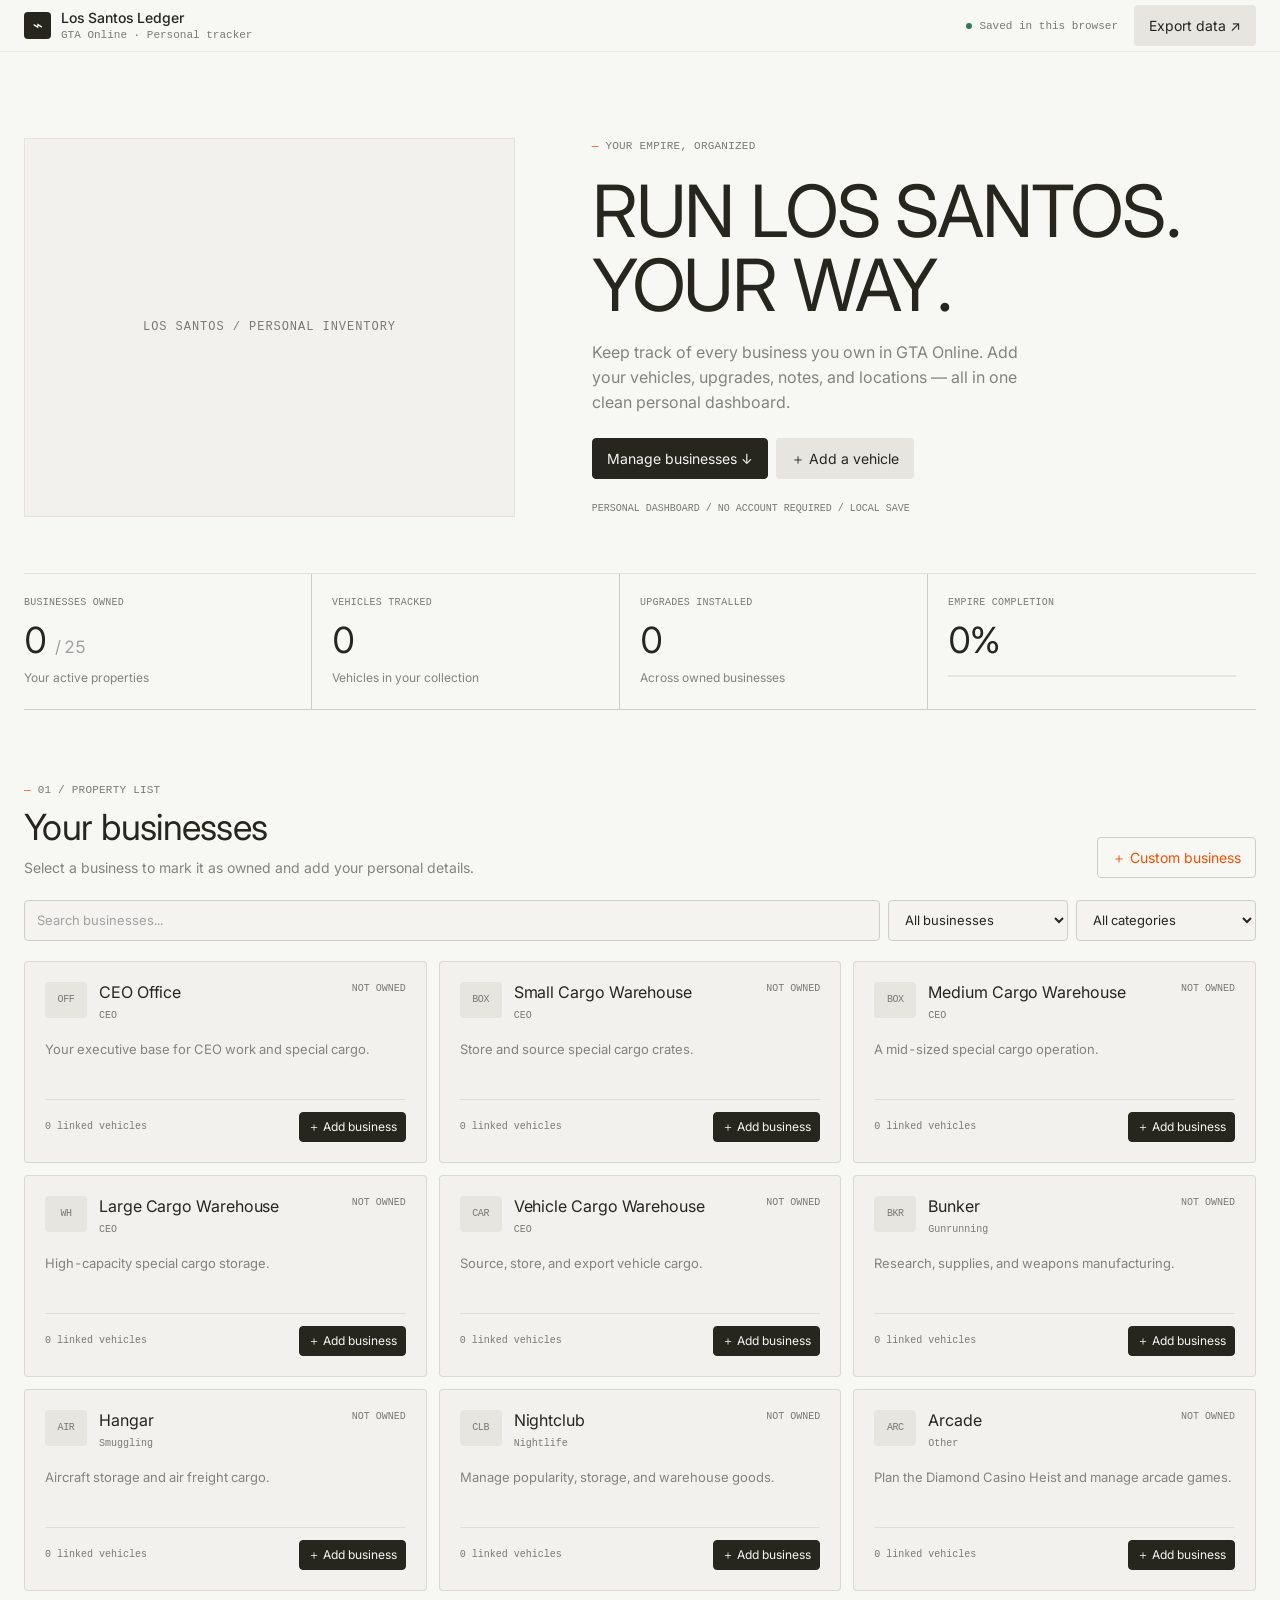
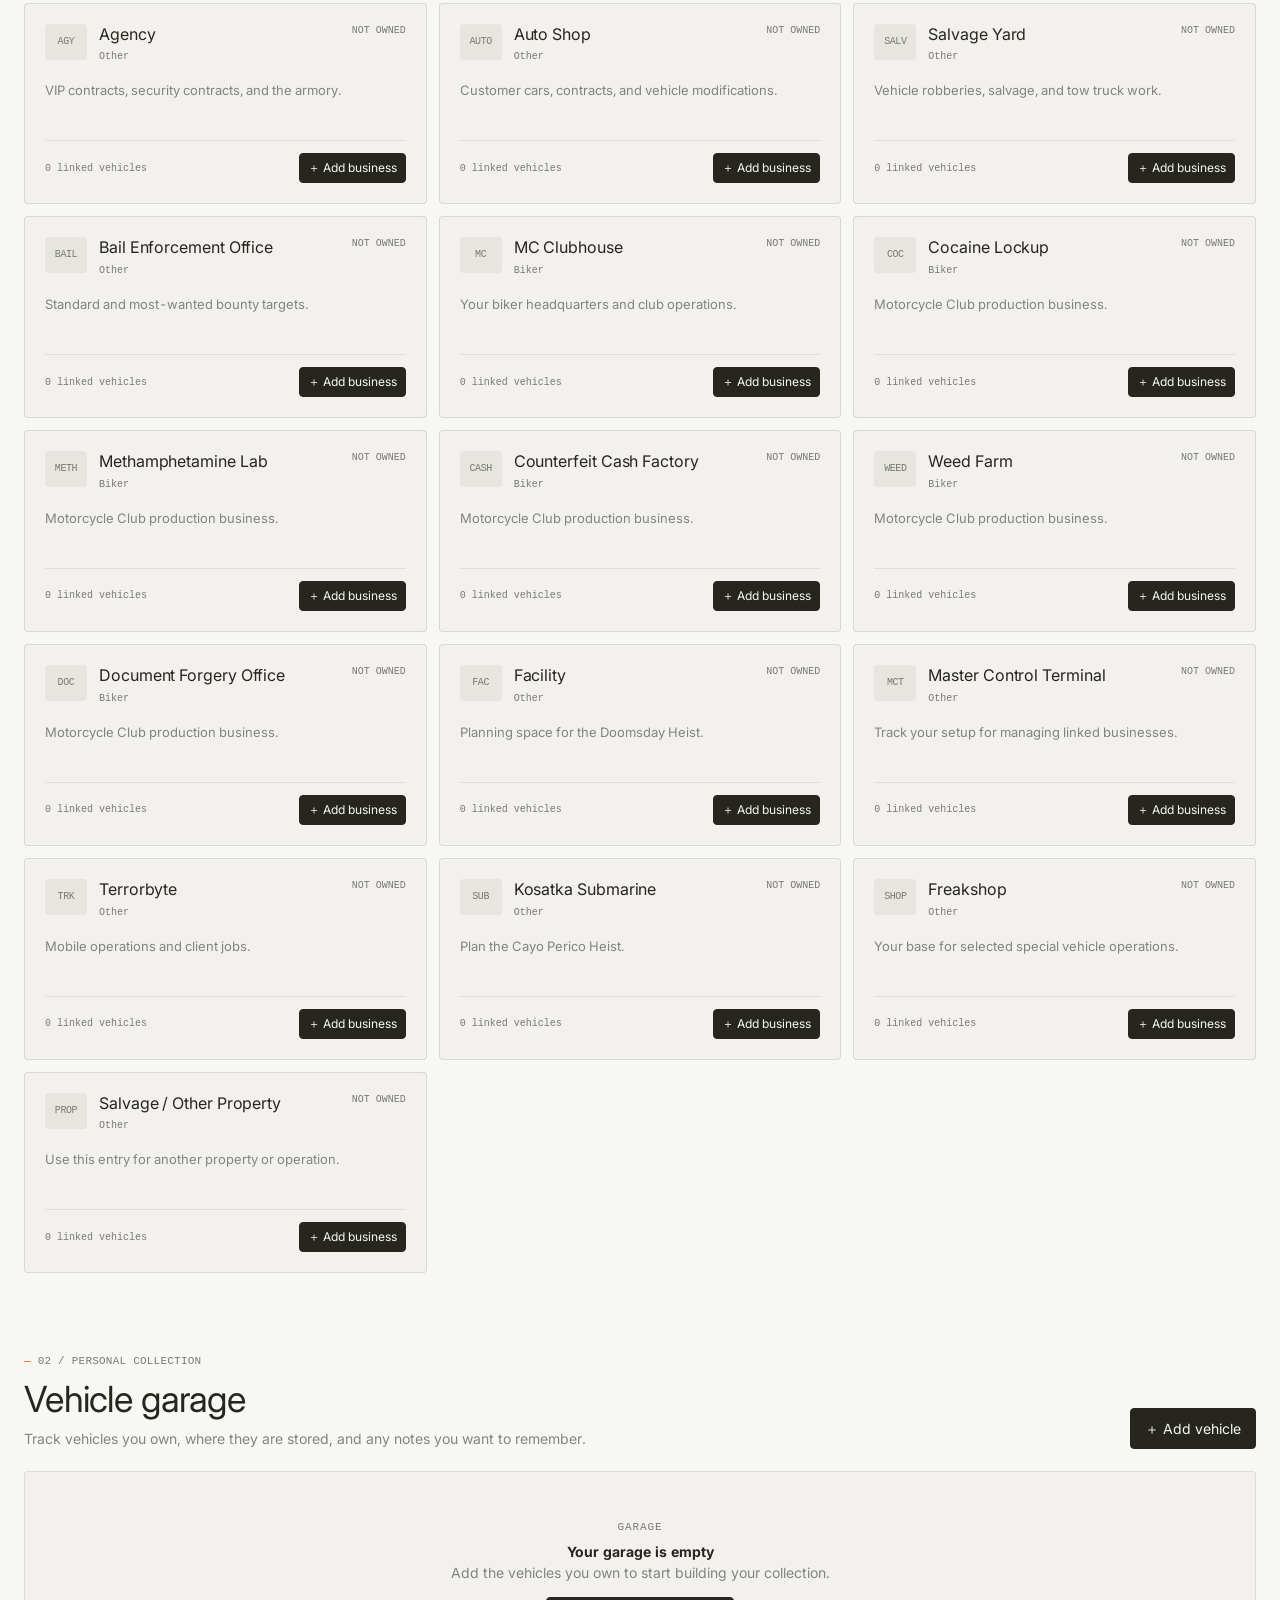
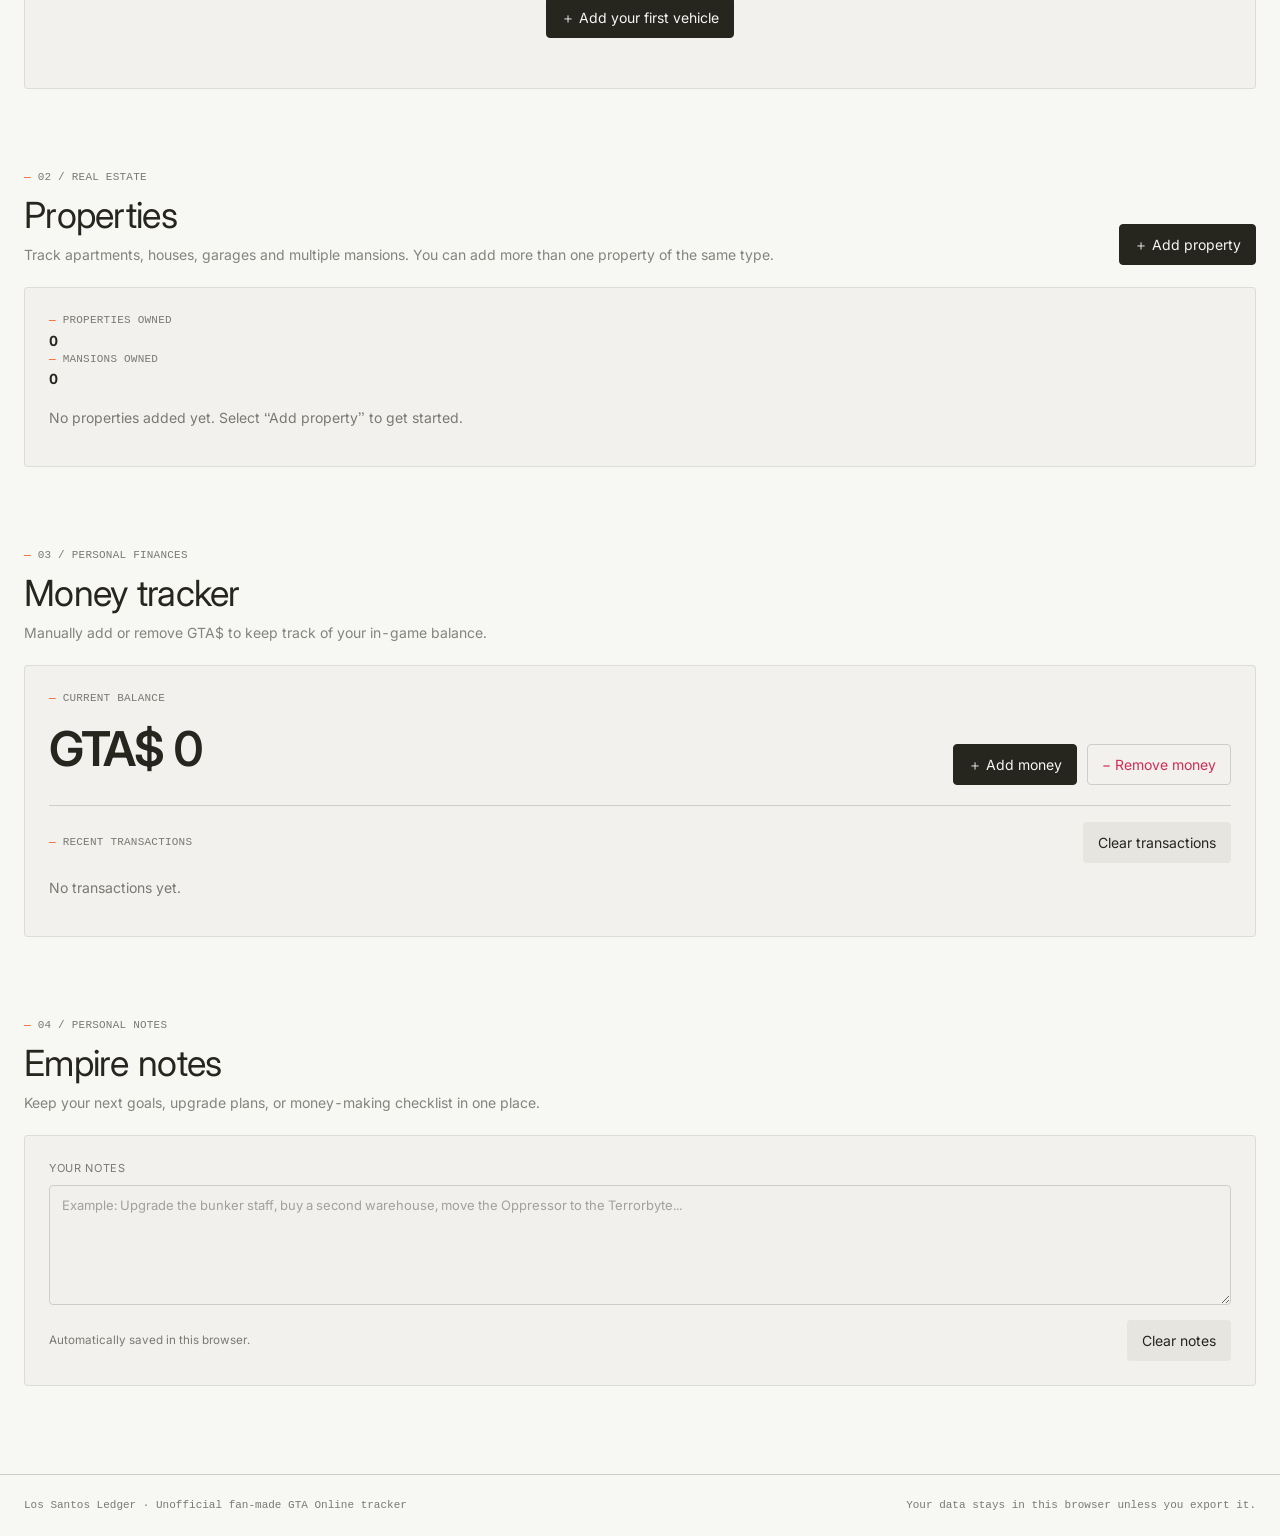
==== commit f22de733: "I update index" ====
--- a/index.html
+++ b/index.html
@@ -5,7 +5,197 @@
   <meta name="viewport" content="width=device-width, initial-scale=1.0" />
   <meta name="theme-color" content="#f7f7f4" />
   <title>Los Santos Ledger — GTA Online Business Tracker</title>
-  <link rel="stylesheet" href="style.css">
+  <style>
+    @import url('https://fonts.googleapis.com/css2?family=EB+Garamond:wght@400;500&family=Inter:wght@400;500&display=swap');
+    :root {
+      --color-parchment: #f7f7f4;
+      --color-bone: #f2f1ed;
+      --color-linen: #e6e5e0;
+      --color-stone: #cdcdc9;
+      --color-mist: #a1a19f;
+      --color-driftwood: #84847e;
+      --color-ash: #7a7974;
+      --color-ink: #26251e;
+      --color-ember: #f54e00;
+      --color-amber: #c08532;
+      --color-forest: #34785c;
+      --color-verdant: #1f8a65;
+      --color-crimson: #cf2d56;
+      --font-cursorgothic: 'CursorGothic', Inter, ui-sans-serif, system-ui, -apple-system, BlinkMacSystemFont, "Segoe UI", sans-serif;
+      --font-eb-garamond: 'EB Garamond', Georgia, serif;
+      --font-berkeleymono: 'berkeleyMono', ui-monospace, SFMono-Regular, Menlo, Monaco, Consolas, monospace;
+      --radius: 4px;
+      --border: 1px solid var(--color-stone);
+      --shadow-xl: 0 28px 70px rgba(0,0,0,.10), 0 14px 32px rgba(0,0,0,.06);
+    }
+
+    * { box-sizing: border-box; }
+    html { scroll-behavior: smooth; }
+    body {
+      margin: 0; background: var(--color-parchment); color: var(--color-ink);
+      font: 400 14px/1.5 var(--font-cursorgothic);
+      font-feature-settings: "ss08", "ss09", "tnum";
+    }
+    ::selection { background: #8bc4f8; color: var(--color-ink); }
+    button, input, select, textarea { font: inherit; }
+    button { cursor: pointer; }
+    button:focus-visible, input:focus-visible, select:focus-visible, textarea:focus-visible {
+      outline: 2px solid var(--color-forest); outline-offset: 2px;
+    }
+    .topbar {
+      min-height: 52px; display: flex; align-items: center; justify-content: space-between;
+      gap: 20px; padding: 0 max(24px, calc((100vw - 1300px)/2));
+      background: transparent; border-bottom: 1px solid rgba(38,37,30,.08);
+    }
+    .brand { display: flex; align-items: center; gap: 10px; min-width: 0; }
+    .brand-mark {
+      width: 27px; height: 27px; display: grid; place-items: center;
+      background: var(--color-ink); color: var(--color-parchment); border-radius: var(--radius); font-size: 17px;
+    }
+    .brand-name { font-size: 14px; font-weight: 500; letter-spacing: -.01em; }
+    .brand-sub { color: var(--color-ash); font: 11px/1.4 var(--font-berkeleymono); }
+    .top-actions { display: flex; align-items: center; gap: 16px; }
+    .status { display: inline-flex; align-items: center; gap: 7px; color: var(--color-ash); font: 11px var(--font-berkeleymono); }
+    .status-dot { width: 6px; height: 6px; background: var(--color-forest); border-radius: 50%; }
+    .button {
+      display: inline-flex; align-items: center; justify-content: center; gap: 8px;
+      min-height: 36px; padding: 9px 14px; border: 1px solid transparent; border-radius: var(--radius);
+      background: transparent; color: var(--color-ink); font-size: 14px; font-weight: 400;
+      transition: color 150ms cubic-bezier(.4,0,.2,1), background 150ms cubic-bezier(.4,0,.2,1), border-color 150ms;
+      text-decoration: none;
+    }
+    .button:hover { text-decoration: underline; text-underline-offset: 3px; }
+    .button.primary { background: var(--color-ink); color: var(--color-parchment); border-color: var(--color-ink); }
+    .button.primary:hover { background: #403f37; text-decoration: none; }
+    .button.secondary, .button:not(.primary):not(.accent):not(.danger) { background: var(--color-linen); color: var(--color-ink); }
+    .button.secondary:hover, .button:not(.primary):not(.accent):not(.danger):hover { background: #dddbd4; }
+    .button.accent { color: var(--color-ember); background: transparent; border-color: var(--color-stone); }
+    .button.accent:hover { background: var(--color-bone); }
+    .button.danger { color: var(--color-crimson); border-color: var(--color-stone); background: transparent; }
+    main { max-width: 1300px; margin: auto; padding: 56px 24px 88px; }
+    .hero {
+      display: grid; grid-template-columns: minmax(0, .85fr) minmax(260px, 1.15fr);
+      align-items: center; gap: clamp(28px, 6vw, 90px); padding: 30px 0 56px;
+      border-bottom: 1px solid rgba(38,37,30,.10); background: transparent;
+    }
+    .hero-content { position: relative; z-index: 1; }
+    .eyebrow { color: var(--color-ash); font: 11px/1.6 var(--font-berkeleymono); letter-spacing: .02em; text-transform: uppercase; }
+    .eyebrow::before { content: "— "; color: var(--color-ember); }
+    h1 { margin: 18px 0; font-size: clamp(44px, 6.3vw, 72px); line-height: 1.03; letter-spacing: -.03em; font-weight: 400; }
+    .hero p { max-width: 440px; margin: 0 0 24px; font-size: 16px; line-height: 1.55; color: var(--color-driftwood); }
+    .hero-buttons { display: flex; gap: 8px; flex-wrap: wrap; }
+    .hero-note { margin-top: 22px; color: var(--color-ash); font: 10px/1.6 var(--font-berkeleymono); }
+    .hero::after { content: none; }
+    .hero::before {
+      content: "LOS SANTOS / PERSONAL INVENTORY"; align-self: stretch; display: flex; align-items: center; justify-content: center;
+      min-height: 230px; padding: 24px; background: var(--color-bone); border: 1px solid rgba(38,37,30,.07);
+      color: var(--color-ash); font: 12px/1.7 var(--font-berkeleymono); text-align: center; letter-spacing: .08em;
+      background-image: linear-gradient(90deg, transparent 49.8%, rgba(38,37,30,.045) 50%, transparent 50.2%), linear-gradient(transparent 49.8%, rgba(38,37,30,.045) 50%, transparent 50.2%);
+      background-size: 38px 38px;
+    }
+    .stats { display: grid; grid-template-columns: repeat(4,minmax(0,1fr)); gap: 0; margin: 0 0 72px; border-bottom: 1px solid var(--color-stone); }
+    .stat { min-width: 0; padding: 21px 20px 22px 0; margin-right: 20px; border-right: 1px solid var(--color-stone); background: transparent; }
+    .stat:last-child { border-right: 0; margin-right: 0; }
+    .stat-label { color: var(--color-ash); text-transform: uppercase; letter-spacing: .025em; font: 10px/1.6 var(--font-berkeleymono); }
+    .stat-value { margin-top: 10px; font-size: 36px; line-height: 1.1; letter-spacing: -.025em; font-weight: 400; font-variant-numeric: tabular-nums; }
+    .stat-foot { color: var(--color-driftwood); font-size: 12px; margin-top: 8px; }
+    .progress-track { height: 2px; background: var(--color-linen); margin-top: 14px; }
+    .progress-fill { width: 0; height: 2px; background: var(--color-forest); transition: width .25s ease; }
+    .section-head { display: flex; justify-content: space-between; align-items: end; gap: 18px; margin-bottom: 22px; }
+    .section-head h2 { margin: 7px 0 0; font-size: 36px; line-height: 1.2; letter-spacing: -.02em; font-weight: 400; }
+    .section-head p { color: var(--color-driftwood); margin: 7px 0 0; font-size: 14px; }
+    .toolbar { display: flex; gap: 8px; margin-bottom: 20px; flex-wrap: wrap; }
+    input, select, textarea {
+      width: 100%; min-width: 0; padding: 10px 12px; color: var(--color-ink);
+      background: rgba(242,241,237,.55); border: 1px solid var(--color-stone); border-radius: var(--radius);
+      font-size: 13px;
+    }
+    input::placeholder, textarea::placeholder { color: var(--color-mist); }
+    .toolbar input { flex: 1 1 220px; }
+    .toolbar select { width: auto; flex: 0 1 180px; }
+    .business-grid { display: grid; grid-template-columns: repeat(3,minmax(0,1fr)); gap: 12px; }
+    .upgrade-options { display: grid; grid-template-columns: repeat(2,minmax(0,1fr)); gap: 8px 12px; padding: 10px; border: var(--border); border-radius: var(--radius); background: var(--color-parchment); }
+    .upgrade-options .check-field { margin: 0; }
+    .business-card { min-width: 0; border: 1px solid rgba(38,37,30,.12); background: var(--color-bone); border-radius: var(--radius); transition: border-color .15s; }
+    .business-card:hover { border-color: var(--color-ash); }
+    .business-card.owned { border-color: rgba(52,120,92,.65); }
+    .card-main { padding: 20px; }
+    .card-top { display: flex; align-items: flex-start; gap: 12px; }
+    .business-icon { flex: 0 0 42px; height: 36px; display: grid; place-items: center; background: var(--color-linen); border-radius: var(--radius); font: 10px/1 var(--font-berkeleymono); letter-spacing: -.04em; color: var(--color-ash); }
+    .card-title-wrap { flex: 1; min-width: 0; }
+    .card-title { margin: 0 0 5px; font-size: 16px; line-height: 1.3; font-weight: 400; letter-spacing: -.005em; }
+    .card-category { color: var(--color-ash); font: 10px/1.5 var(--font-berkeleymono); }
+    .pill { display: inline-flex; align-items: center; gap: 5px; color: var(--color-ash); font: 10px/1.4 var(--font-berkeleymono); white-space: nowrap; }
+    .pill.owned { color: var(--color-forest); }
+    .card-desc { min-height: 42px; margin: 17px 0; color: var(--color-driftwood); font-size: 13px; line-height: 1.5; }
+    .card-bottom { display: flex; align-items: center; justify-content: space-between; gap: 8px; border-top: 1px solid rgba(38,37,30,.09); padding-top: 12px; }
+    .card-bottom small { color: var(--color-ash); font: 10px/1.5 var(--font-berkeleymono); }
+    .card-bottom .button { min-height: 30px; padding: 5px 8px; font-size: 12px; }
+    .empty { grid-column: 1/-1; padding: 40px 20px; text-align: center; border: 1px dashed var(--color-stone); color: var(--color-driftwood); }
+    .empty strong { display: block; margin-bottom: 5px; color: var(--color-ink); font-size: 16px; font-weight: 400; }
+    .section { margin-top: 80px; }
+    .garage-panel { padding: 24px; border: 1px solid rgba(38,37,30,.10); border-radius: var(--radius); background: var(--color-bone); }
+    .garage-empty { padding: 26px 10px; text-align: center; color: var(--color-driftwood); }
+    .garage-empty .big-icon { margin-bottom: 8px; font: 11px/1 var(--font-berkeleymono); letter-spacing: .08em; color: var(--color-ash); }
+    .garage-list { display: grid; gap: 8px; }
+    .vehicle-row { display: flex; align-items: center; gap: 12px; padding: 13px; border: 1px solid var(--color-stone); border-radius: var(--radius); background: var(--color-parchment); }
+    .vehicle-emoji { font: 10px/1 var(--font-berkeleymono); letter-spacing: -.04em; color: var(--color-ash); }
+    .vehicle-info { flex: 1; min-width: 0; }
+    .vehicle-info strong { display: block; font-size: 14px; font-weight: 400; }
+    .vehicle-info small { color: var(--color-ash); font-size: 12px; }
+    .vehicle-row .button { min-height: 29px; padding: 5px 9px; font-size: 12px; }
+    footer { padding: 22px 24px; border-top: 1px solid var(--color-stone); color: var(--color-ash); font: 11px/1.6 var(--font-berkeleymono); }
+    .footer-inner { max-width: 1300px; margin: auto; display: flex; justify-content: space-between; gap: 15px; flex-wrap: wrap; }
+    .modal-backdrop { position: fixed; inset: 0; z-index: 20; display: none; align-items: center; justify-content: center; padding: 18px; background: rgba(38,37,30,.34); }
+    .modal-backdrop.open { display: flex; }
+    .modal { width: min(100%,560px); max-height: 90vh; overflow: auto; background: var(--color-parchment); border: 1px solid var(--color-stone); border-radius: 8px; box-shadow: var(--shadow-xl); }
+    .modal-header { display: flex; justify-content: space-between; align-items: flex-start; gap: 14px; padding: 22px 24px; border-bottom: 1px solid var(--color-stone); }
+    .modal-header h3 { margin: 0; font-size: 26px; line-height: 1.25; letter-spacing: -.012em; font-weight: 400; }
+    .modal-header p { margin: 6px 0 0; color: var(--color-driftwood); font-size: 13px; }
+    .icon-button { padding: 3px 8px; border: 0; border-radius: var(--radius); background: transparent; color: var(--color-ash); font-size: 21px; }
+    .icon-button:hover { background: var(--color-linen); }
+    .modal-body { padding: 24px; }
+    .form-grid { display: grid; grid-template-columns: 1fr 1fr; gap: 16px; }
+    .field { display: flex; flex-direction: column; gap: 7px; min-width: 0; }
+    .field.full { grid-column: 1/-1; }
+    .field label { color: var(--color-ash); font: 10px/1.5 var(--font-berkeleymono); text-transform: uppercase; letter-spacing: .025em; }
+    .field textarea { min-height: 86px; resize: vertical; }
+    .check-field { display: flex; align-items: center; gap: 9px; color: var(--color-ink) !important; font: 13px var(--font-cursorgothic) !important; text-transform: none !important; }
+    .check-field input { width: 15px; height: 15px; accent-color: var(--color-forest); }
+    .modal-actions { display: flex; justify-content: space-between; align-items: center; gap: 10px; padding-top: 20px; margin-top: 22px; border-top: 1px solid var(--color-stone); }
+    .modal-actions-right { display: flex; gap: 8px; }
+    .toast { position: fixed; z-index: 30; right: 20px; bottom: 20px; display: none; max-width: calc(100vw - 40px); padding: 12px 16px; background: var(--color-ink); color: var(--color-parchment); border-radius: var(--radius); font-size: 13px; box-shadow: var(--shadow-xl); }
+    .toast.show { display: block; }
+    @media (max-width: 850px) {
+      .hero { grid-template-columns: 1fr; gap: 28px; }
+      .hero::before { min-height: 150px; }
+      .business-grid { grid-template-columns: repeat(2,minmax(0,1fr)); }
+      .stats { grid-template-columns: repeat(2,minmax(0,1fr)); }
+      .stat:nth-child(2) { border-right: 0; }
+      .stat:nth-child(3), .stat:nth-child(4) { border-top: 1px solid var(--color-stone); }
+    }
+    @media (max-width: 560px) {
+      .topbar { padding: 10px 14px; }
+      .status { display: none; }
+      main { padding: 36px 14px 60px; }
+      .hero { padding: 16px 0 34px; }
+      h1 { font-size: 45px; }
+      .hero p { font-size: 15px; }
+      .stats { margin-bottom: 54px; }
+      .stat { padding: 16px 12px 16px 0; margin-right: 12px; }
+      .stat-value { font-size: 30px; }
+      .business-grid { grid-template-columns: 1fr; }
+      .section-head { align-items: flex-start; flex-direction: column; }
+      .section-head h2 { font-size: 32px; }
+      .section-head > .button { align-self: flex-start; }
+      .form-grid { grid-template-columns: 1fr; }
+      .field.full { grid-column: auto; }
+      .garage-panel { padding: 14px; }
+      .vehicle-row { flex-wrap: wrap; }
+      .vehicle-info { flex-basis: calc(100% - 50px); }
+      footer { padding: 20px 14px; }
+    }
+  </style>
 </head>
 <body>
   <header class="topbar">
@@ -149,6 +339,497 @@
   </div>
   <div class="toast" id="toast" role="status" aria-live="polite"></div>
 
-  <script src="script.js" defer></script>
+  <script>
+    const STORAGE_KEY = "los-santos-ledger-v1";
+    const defaultBusinesses = [
+      {id:"office",name:"CEO Office",category:"CEO",icon:"OFF",desc:"Your executive base for CEO work and special cargo."},
+      {id:"warehouse-small",name:"Small Cargo Warehouse",category:"CEO",icon:"BOX",desc:"Store and source special cargo crates."},
+      {id:"warehouse-medium",name:"Medium Cargo Warehouse",category:"CEO",icon:"BOX",desc:"A mid-sized special cargo operation."},
+      {id:"warehouse-large",name:"Large Cargo Warehouse",category:"CEO",icon:"WH",desc:"High-capacity special cargo storage."},
+      {id:"vehicle-warehouse",name:"Vehicle Cargo Warehouse",category:"CEO",icon:"CAR",desc:"Source, store, and export vehicle cargo."},
+      {id:"bunker",name:"Bunker",category:"Gunrunning",icon:"BKR",desc:"Research, supplies, and weapons manufacturing."},
+      {id:"hangar",name:"Hangar",category:"Smuggling",icon:"AIR",desc:"Aircraft storage and air freight cargo."},
+      {id:"nightclub",name:"Nightclub",category:"Nightlife",icon:"CLB",desc:"Manage popularity, storage, and warehouse goods."},
+      {id:"arcade",name:"Arcade",category:"Other",icon:"ARC",desc:"Plan the Diamond Casino Heist and manage arcade games."},
+      {id:"agency",name:"Agency",category:"Other",icon:"AGY",desc:"VIP contracts, security contracts, and the armory."},
+      {id:"auto-shop",name:"Auto Shop",category:"Other",icon:"AUTO",desc:"Customer cars, contracts, and vehicle modifications."},
+      {id:"salvage-yard",name:"Salvage Yard",category:"Other",icon:"SALV",desc:"Vehicle robberies, salvage, and tow truck work."},
+      {id:"bail-office",name:"Bail Enforcement Office",category:"Other",icon:"BAIL",desc:"Standard and most-wanted bounty targets."},
+      {id:"mc-clubhouse",name:"MC Clubhouse",category:"Biker",icon:"MC",desc:"Your biker headquarters and club operations."},
+      {id:"cocaine",name:"Cocaine Lockup",category:"Biker",icon:"COC",desc:"Motorcycle Club production business."},
+      {id:"meth",name:"Methamphetamine Lab",category:"Biker",icon:"METH",desc:"Motorcycle Club production business."},
+      {id:"cash",name:"Counterfeit Cash Factory",category:"Biker",icon:"CASH",desc:"Motorcycle Club production business."},
+      {id:"weed",name:"Weed Farm",category:"Biker",icon:"WEED",desc:"Motorcycle Club production business."},
+      {id:"documents",name:"Document Forgery Office",category:"Biker",icon:"DOC",desc:"Motorcycle Club production business."},
+      {id:"facility",name:"Facility",category:"Other",icon:"FAC",desc:"Planning space for the Doomsday Heist."},
+      {id:"arcade-master",name:"Master Control Terminal",category:"Other",icon:"MCT",desc:"Track your setup for managing linked businesses."},
+      {id:"terrorbyte",name:"Terrorbyte",category:"Other",icon:"TRK",desc:"Mobile operations and client jobs."},
+      {id:"kosatka",name:"Kosatka Submarine",category:"Other",icon:"SUB",desc:"Plan the Cayo Perico Heist."},
+      {id:"freakshop",name:"Freakshop",category:"Other",icon:"SHOP",desc:"Your base for selected special vehicle operations."},
+      {id:"eclipse",name:"Salvage / Other Property",category:"Other",icon:"PROP",desc:"Use this entry for another property or operation."}
+    ];
+
+    let state = loadState();
+    let activeForm = null;
+    let toastTimer;
+
+    function loadState() {
+      try {
+        const saved = JSON.parse(localStorage.getItem(STORAGE_KEY));
+        if (saved && Array.isArray(saved.businesses)) {
+          const existing = new Map(saved.businesses.map(b => [b.id, b]));
+          const merged = defaultBusinesses.map(b => ({...b, ...(existing.get(b.id) || {})}));
+          saved.businesses.filter(b => !defaultBusinesses.some(d => d.id === b.id)).forEach(b => merged.push(b));
+          return {businesses: merged, vehicles: Array.isArray(saved.vehicles) ? saved.vehicles : [], notes: saved.notes || "", money: Number(saved.money) || 0, moneyTransactions: Array.isArray(saved.moneyTransactions) ? saved.moneyTransactions : [], properties: Array.isArray(saved.properties) ? saved.properties : []};
+        }
+      } catch (e) {}
+      return {businesses: defaultBusinesses.map(b => ({...b, owned:false, vehicles:[], upgrades:"", location:"", notes:""})), vehicles: [], notes:"", money: 0, moneyTransactions: [], properties: []};
+    }
+    function saveState() {
+      localStorage.setItem(STORAGE_KEY, JSON.stringify(state));
+      renderStats();
+    }
+    function escapeHTML(value) {
+      return String(value ?? "").replace(/[&<>"']/g, c => ({"&":"&amp;","<":"&lt;",">":"&gt;",'"':"&quot;","'":"&#39;"}[c]));
+    }
+    function showToast(message) {
+      const el = document.getElementById("toast");
+      el.textContent = message;
+      el.classList.add("show");
+      clearTimeout(toastTimer);
+      toastTimer = setTimeout(() => el.classList.remove("show"), 2400);
+    }
+    function renderStats() {
+      const owned = state.businesses.filter(b => b.owned).length;
+      const upgrades = state.businesses.filter(b => b.owned && b.upgrades && b.upgrades.trim()).length;
+      document.getElementById("ownedStat").innerHTML = `${owned} <span style="color:var(--color-mist);font-size:17px">/ ${state.businesses.length}</span>`;
+      document.getElementById("vehicleStat").textContent = state.vehicles.length;
+      document.getElementById("upgradeStat").textContent = upgrades;
+      const pct = state.businesses.length ? Math.round(owned / state.businesses.length * 100) : 0;
+      document.getElementById("completionStat").textContent = pct + "%";
+      document.getElementById("completionBar").style.width = pct + "%";
+    }
+    function renderBusinesses() {
+      const grid = document.getElementById("businessGrid");
+      const query = document.getElementById("search").value.trim().toLowerCase();
+      const filter = document.getElementById("filter").value;
+      const category = document.getElementById("categoryFilter").value;
+      const list = state.businesses.filter(b => {
+        const matchesQuery = [b.name,b.category,b.desc,b.location].some(v => String(v || "").toLowerCase().includes(query));
+        const matchesFilter = filter === "all" || (filter === "owned" ? b.owned : !b.owned);
+        return matchesQuery && matchesFilter && (category === "all" || b.category === category);
+      });
+      if (!list.length) {
+        grid.innerHTML = '<div class="empty"><strong>No businesses found</strong>Try another search or change your filters.</div>';
+        return;
+      }
+      grid.innerHTML = list.map(b => `
+        <article class="business-card ${b.owned ? "owned" : ""}">
+          <div class="card-main">
+            <div class="card-top">
+              <div class="business-icon">${escapeHTML(b.icon || "BUS")}</div>
+              <div class="card-title-wrap">
+                <div class="card-title">${escapeHTML(b.name)}</div>
+                <div class="card-category">${escapeHTML(b.category)}${b.location ? " · " + escapeHTML(b.location) : ""}</div>
+              </div>
+              <span class="pill ${b.owned ? "owned" : ""}">${b.owned ? "✓ OWNED" : "NOT OWNED"}</span>
+            </div>
+            <div class="card-desc">${escapeHTML(b.notes || b.desc || "Add your personal notes for this business.")}</div>
+            <div class="card-bottom">
+              <small>${(b.vehicles || []).length} linked vehicle${(b.vehicles || []).length === 1 ? "" : "s"}${b.upgrades ? " · Upgrades added" : ""}</small>
+              <button class="button ${b.owned ? "" : "primary"}" data-edit-business="${escapeHTML(b.id)}" type="button">${b.owned ? "Edit details" : "＋ Add business"}</button>
+            </div>
+          </div>
+        </article>`).join("");
+    }
+    function renderGarage() {
+      const panel = document.getElementById("garagePanel");
+      if (!state.vehicles.length) {
+        panel.innerHTML = '<div class="garage-empty"><div class="big-icon">GARAGE</div><strong style="color:var(--color-ink)">Your garage is empty</strong><div>Add the vehicles you own to start building your collection.</div><button class="button primary" style="margin-top:14px" id="emptyAddVehicle" type="button">＋ Add your first vehicle</button></div>';
+        return;
+      }
+      panel.innerHTML = '<div class="garage-list">' + state.vehicles.map(v => `
+        <div class="vehicle-row">
+          <div class="vehicle-emoji">${escapeHTML(v.icon || "CAR")}</div>
+          <div class="vehicle-info"><strong>${escapeHTML(v.name)}</strong><small>${escapeHTML(v.type || "Vehicle")}${v.garage ? " · " + escapeHTML(v.garage) : ""}${v.business ? " · " + escapeHTML(v.business) : ""}</small>${v.notes ? `<small style="display:block;margin-top:3px">${escapeHTML(v.notes)}</small>` : ""}</div>
+          <button class="button" type="button" data-edit-vehicle="${escapeHTML(v.id)}">Edit</button>
+          <button class="button danger" type="button" data-delete-vehicle="${escapeHTML(v.id)}" aria-label="Delete ${escapeHTML(v.name)}">×</button>
+        </div>`).join("") + "</div>";
+    }
+    function renderProperties() {
+      const list = document.getElementById("propertiesList");
+      if (!list) return;
+      const properties = Array.isArray(state.properties) ? state.properties : [];
+      document.getElementById("propertyCount").textContent = properties.length;
+      document.getElementById("mansionCount").textContent = properties.filter(p => p.type === "Mansion").length;
+      if (!properties.length) {
+        list.innerHTML = '<p style="color:var(--color-ash)">No properties added yet. Select “Add property” to get started.</p>';
+        return;
+      }
+      list.innerHTML = '<div class="garage-list">' + properties.map((p, i) => `
+        <div class="vehicle-row">
+          <div class="vehicle-info"><strong>${escapeHTML(p.name || p.type || "Property")}</strong><small>${escapeHTML(p.type || "Property")}${p.location ? " · " + escapeHTML(p.location) : ""}${p.price ? " · GTA$ " + Number(p.price).toLocaleString("en-US") : ""}${p.notes ? "<br>" + escapeHTML(p.notes) : ""}</small></div>
+          <button class="button danger" type="button" data-remove-property="${i}" aria-label="Remove property">Remove</button>
+        </div>`).join("") + '</div>';
+      list.querySelectorAll("[data-remove-property]").forEach(btn => btn.addEventListener("click", () => {
+        const i = Number(btn.getAttribute("data-remove-property"));
+        if (!Number.isInteger(i) || !state.properties[i]) return;
+        if (!window.confirm("Remove this property from your tracker?")) return;
+        state.properties.splice(i, 1);
+        saveState();
+        renderProperties();
+      }));
+    }
+    function addProperty() {
+      openModal("Add property", "Add any property you own. You can add multiple mansions or properties of the same type.", `
+        <label class="field"><span>Property type</span><select name="type" required>
+          <option value="Mansion">Mansion</option><option value="Apartment">Apartment</option><option value="House">House</option><option value="Garage">Garage</option><option value="Penthouse">Penthouse</option><option value="Other">Other</option>
+        </select></label>
+        <label class="field"><span>Property name</span><input name="name" required maxlength="100" placeholder="e.g. Tongva Hills Mansion"></label>
+        <label class="field"><span>Location (optional)</span><input name="location" maxlength="100" placeholder="e.g. Tongva Hills"></label>
+        <label class="field"><span>Purchase price (GTA$, optional)</span><input name="price" type="number" min="0" step="1" placeholder="e.g. 12000000"></label>
+        <label class="field"><span>Notes (optional)</span><textarea name="notes" rows="2" maxlength="300" placeholder="Upgrades, garage capacity, etc."></textarea></label>
+      `, data => {
+        const name = String(data.name || "").trim();
+        const type = String(data.type || "Other");
+        if (!name) { showToast("Enter a property name."); return false; }
+        state.properties = [...(state.properties || []), {id: Date.now() + Math.random(), type, name, location: String(data.location || "").trim(), price: Math.max(0, Number(data.price) || 0), notes: String(data.notes || "").trim()}];
+        saveState();
+        renderProperties();
+        showToast("Property added.");
+        return true;
+      });
+    }
+    function formatGTA(value) {
+      return "GTA$ " + Math.round(Number(value) || 0).toLocaleString("en-US");
+    }
+    function renderMoney() {
+      const balance = Number(state.money) || 0;
+      document.getElementById("moneyBalance").textContent = formatGTA(balance);
+      const transactions = Array.isArray(state.moneyTransactions) ? state.moneyTransactions : [];
+      const container = document.getElementById("moneyTransactions");
+      if (!transactions.length) {
+        container.innerHTML = '<p style="color:var(--color-ash)">No transactions yet.</p>';
+        return;
+      }
+      container.innerHTML = '<div class="garage-list">' + transactions.slice(0, 8).map(t => `
+        <div class="vehicle-row">
+          <div class="vehicle-info"><strong>${escapeHTML(t.label || (t.amount >= 0 ? "Money added" : "Money removed"))}</strong><small>${escapeHTML(t.date || "")}</small></div>
+          <strong style="margin-left:auto;color:${t.amount >= 0 ? 'var(--color-ink)' : 'var(--color-orange)'}">${t.amount >= 0 ? "+" : "−"}${formatGTA(Math.abs(t.amount))}</strong>
+        </div>`).join("") + '</div>';
+    }
+    function changeMoney(direction) {
+      const action = direction > 0 ? "Add money" : "Remove money";
+      openModal(action, "Update your manually tracked GTA$ balance.", `
+        <label class="field"><span>Amount (GTA$)</span><input name="amount" type="number" min="1" step="1" required placeholder="e.g. 250000"></label>
+        <label class="field"><span>Note (optional)</span><input name="label" type="text" maxlength="80" placeholder="e.g. Cayo Perico payout"></label>
+      `, data => {
+        const amount = Math.floor(Number(data.amount));
+        if (!Number.isFinite(amount) || amount <= 0) { showToast("Enter an amount greater than zero."); return false; }
+        const delta = amount * direction;
+        if (direction < 0 && amount > (Number(state.money) || 0)) {
+          showToast("You cannot remove more money than your tracked balance.");
+          return false;
+        }
+        state.money = Math.max(0, (Number(state.money) || 0) + delta);
+        state.moneyTransactions = [{amount: delta, label: data.label || action, date: new Date().toLocaleDateString()}, ...(state.moneyTransactions || [])].slice(0, 30);
+        saveState();
+        renderMoney();
+        showToast(direction > 0 ? "Money added." : "Money removed.");
+        return true;
+      });
+      document.getElementById("detailForm").onsubmit = e => {
+        e.preventDefault();
+        if (!activeForm) return;
+        const fd = new FormData(e.currentTarget);
+        const data = {};
+        for (const [key, value] of fd.entries()) {
+          if (Object.prototype.hasOwnProperty.call(data, key)) {
+            data[key] = Array.isArray(data[key]) ? [...data[key], value] : [data[key], value];
+          } else {
+            data[key] = value;
+          }
+        }
+        // Convert checkbox values and trim text fields while preserving numeric input strings.
+        e.currentTarget.querySelectorAll('input[type="checkbox"][name]').forEach(input => {
+          if (input.checked && !Object.prototype.hasOwnProperty.call(data, input.name)) data[input.name] = input.value || "on";
+          if (!input.checked) data[input.name] = "";
+        });
+        const result = activeForm.onSave(data);
+        if (result !== false) closeModal();
+      };
+      document.getElementById("cancelModal").onclick = closeModal;
+    }
+    function renderAll() {
+      renderStats(); renderBusinesses(); renderGarage(); renderMoney(); renderProperties();
+      document.getElementById("empireNotes").value = state.notes || "";
+    }
+    function openModal(title, subtitle, fields, onSave, deleteAction = null) {
+      activeForm = {onSave, deleteAction};
+      document.getElementById("modalTitle").textContent = title;
+      document.getElementById("modalSubtitle").textContent = subtitle;
+      document.getElementById("modalFields").innerHTML = fields;
+
+      // Default submit handler for property and other forms that do not define
+      // their own custom submit behavior.
+      document.getElementById("detailForm").onsubmit = e => {
+        e.preventDefault();
+        if (!activeForm) return;
+
+        const form = e.currentTarget;
+        if (!form.reportValidity()) return;
+
+        const fd = new FormData(form);
+        const data = {};
+        for (const [key, value] of fd.entries()) {
+          if (Object.prototype.hasOwnProperty.call(data, key)) {
+            data[key] = Array.isArray(data[key]) ? [...data[key], value] : [data[key], value];
+          } else {
+            data[key] = value;
+          }
+        }
+
+        form.querySelectorAll('input[type="checkbox"][name]').forEach(input => {
+          if (input.checked && !Object.prototype.hasOwnProperty.call(data, input.name)) {
+            data[input.name] = input.value || "on";
+          }
+          if (!input.checked) data[input.name] = "";
+        });
+
+        const result = activeForm.onSave(data);
+        if (result !== false) closeModal();
+      };
+
+      // Always wire the modal's visible Cancel button to discard the form.
+      document.getElementById("cancelModal").onclick = closeModal;
+      document.getElementById("modalBackdrop").classList.add("open");
+      document.body.style.overflow = "hidden";
+      setTimeout(() => document.querySelector("#modalFields input:not([type=checkbox]), #modalFields textarea, #modalFields select")?.focus(), 50);
+    }
+    function closeModal() {
+      document.getElementById("modalBackdrop").classList.remove("open");
+      document.body.style.overflow = "";
+      activeForm = null;
+    }
+    function businessFields(b = {}) {
+      const categories = ["CEO","Biker","Gunrunning","Smuggling","Nightlife","Other"];
+      // GTA Online property locations are specific to each business.
+      const locationSets = {
+        office: ["Maze Bank Tower","Arcadius Business Center","Lombank West","Maze Bank West"],
+        "warehouse-small": ["Convenience Store Lockup","Celltowa Unit","White Widow Garage","Pacific Bait Storage","Pier 400 Utility Building","Foreclosed Garage","GEE Warehouse","Derriere Lingerie Backlot","Fridgit Annexe","Discount Retail Unit","Old Power Station","Other / custom"],
+        "warehouse-medium": ["Garnet Street","Wholesale Furniture","Pacific Bait Storage","Railyard Warehouse","Old Ventilation Works","Cypress Warehouses","Other / custom"],
+        "warehouse-large": ["Darnell Bros Warehouse","Wholesale Furniture","Logistics Depot","Walker & Sons Warehouse","Cypress Warehouses","West Vinewood Backlot","Xero Gas Factory","Other / custom"],
+        "vehicle-warehouse": ["La Puerta Vehicle Warehouse","El Burro Heights Vehicle Warehouse","Elysian Island Vehicle Warehouse","LSIA Vehicle Warehouse","Davis Vehicle Warehouse","Cypress Flats Vehicle Warehouse","Murrieta Heights Vehicle Warehouse","Other / custom"],
+        bunker: ["Paleto Forest Bunker","Raton Canyon Bunker","Lago Zancudo Bunker","Chumash Bunker","Route 68 Bunker","Grand Senora Oilfields Bunker","Grand Senora Desert Bunker","Smoke Tree Road Bunker","Thomson Scrapyard Bunker","Farmhouse Bunker"],
+        hangar: ["LSIA Hangar A17","LSIA Hangar 1","Fort Zancudo Hangar 3497","Fort Zancudo Hangar 3499","Fort Zancudo Hangar A2"],
+        nightclub: ["Del Perro Nightclub","Vespucci Canals Nightclub","LSIA Nightclub","Mission Row Nightclub","La Mesa Nightclub","Strawberry Nightclub","West Vinewood Nightclub","Downtown Vinewood Nightclub","Cypress Flats Nightclub","Elysian Island Nightclub"],
+        arcade: ["Pixel Pete's (Paleto Bay)","Wonderama (Grapeseed)","Videogeddon (La Mesa)","Insert Coin (Rockford Hills)","Eight-Bit (Vinewood)","Other / custom"],
+        agency: ["Little Seoul Agency","Vespucci Canals Agency","Rockford Hills Agency","Hawick Agency"],
+        "auto-shop": ["Mission Row Auto Shop","Strawberry Auto Shop","Rancho Auto Shop","Burton Auto Shop","La Mesa Auto Shop"],
+        "salvage-yard": ["Paleto Bay Salvage Yard","Sandy Shores Salvage Yard","La Puerta Salvage Yard","Strawberry Salvage Yard","Murrieta Heights Salvage Yard"],
+        "bail-office": ["Mission Row Bail Office","Paleto Bay Bail Office","Davis Bail Office","Del Perro Bail Office","La Mesa Bail Office"],
+        "mc-clubhouse": ["Great Chaparral Clubhouse","Sandy Shores Clubhouse","Paleto Bay Clubhouse","Grapeseed Clubhouse","Del Perro Beach Clubhouse","Downtown Vinewood Clubhouse","Pillbox Hill Clubhouse","Rancho Clubhouse","La Mesa Clubhouse","Other / custom"],
+        cocaine: ["Alamo Sea Cocaine Lockup","Paleto Bay Cocaine Lockup","Elysian Island Cocaine Lockup","Morningwood Cocaine Lockup"],
+        meth: ["Grand Senora Desert Meth Lab","Paleto Bay Meth Lab","El Burro Heights Meth Lab","Terminal Meth Lab"],
+        cash: ["Grand Senora Desert Counterfeit Cash","Paleto Bay Counterfeit Cash","Cypress Flats Counterfeit Cash","Vespucci Canals Counterfeit Cash"],
+        weed: ["San Chianski Mountain Range Weed Farm","Mount Chiliad Weed Farm","Elysian Island Weed Farm","Downtown Vinewood Weed Farm"],
+        documents: ["Grapeseed Document Forgery","Paleto Bay Document Forgery","Elysian Island Document Forgery","Textile City Document Forgery"],
+        facility: ["Paleto Bay Facility","Mount Gordo Facility","Sandy Shores Facility","Grand Senora Desert Facility","Route 68 Facility","Ron Alternates Wind Farm Facility","Zancudo River Facility","Lago Zancudo Facility"],
+        terrorbyte: ["Stored in Nightclub Garage"],
+        kosatka: ["Purchased through Warstock (stored offshore)"],
+        freakshop: ["Mirror Park / Freakshop"],
+        eclipse: ["Other / custom"]
+      };
+      const locations = locationSets[b.id] || ["Other / custom"];
+      // Upgrade choices vary by property in GTA Online; avoid showing MC production upgrades on unrelated properties.
+      const upgradeSets = {
+        bunker: ["Equipment Upgrade", "Staff Upgrade", "Security Upgrade"],
+        cocaine: ["Equipment Upgrade", "Staff Upgrade", "Security Upgrade"],
+        meth: ["Equipment Upgrade", "Staff Upgrade", "Security Upgrade"],
+        cash: ["Equipment Upgrade", "Staff Upgrade", "Security Upgrade"],
+        weed: ["Equipment Upgrade", "Staff Upgrade", "Security Upgrade"],
+        documents: ["Equipment Upgrade", "Staff Upgrade", "Security Upgrade"],
+        nightclub: ["Equipment Upgrade", "Staff Upgrade", "Security Upgrade", "Additional Storage Floors", "Technicians Assigned"],
+        hangar: ["Aircraft Workshop", "Living Quarters"],
+        agency: ["Armory", "Accommodation", "Vehicle Workshop"],
+        "auto-shop": ["Personal Quarters", "Car Lift", "Staff", "Extra Lift"],
+        arcade: ["Master Control Terminal", "Drone Station", "Personal Quarters", "Garage"],
+        facility: ["Orbital Cannon", "Security Room", "Lounge", "Sleeping Quarters", "Vehicle Workshop"],
+        terrorbyte: ["Specialized Workshop", "Drone Station", "Weapon Workshop"],
+        kosatka: ["Sparrow", "Guided Missiles", "Sonar Station", "Weapon Workshop"],
+        "mc-clubhouse": ["Custom Bike Shop", "Clubhouse Bar", "Gun Locker"],
+        office: ["Accommodation", "Gun Locker", "Safe", "Office Garage"],
+        "warehouse-small": ["Warehouse Staff"],
+        "warehouse-medium": ["Warehouse Staff"],
+        "warehouse-large": ["Warehouse Staff"],
+        "vehicle-warehouse": ["Vehicle Warehouse Workshop"]
+      };
+      const upgradeOptions = upgradeSets[b.id] || (b.custom ? ["Equipment Upgrade", "Staff Upgrade", "Security Upgrade", "Storage Upgrade", "Workshop", "Other / custom"] : ["Other / custom"]);
+      const locationOptions = [...locations];
+      if (b.location && !locationOptions.includes(b.location)) locationOptions.unshift(b.location);
+      const selectedUpgrades = String(b.upgrades || "").split(",").map(x => x.trim()).filter(Boolean);
+      return `
+        <div class="form-grid">
+          <div class="field full"><label for="fName">Business name</label><input id="fName" name="name" required maxlength="80" value="${escapeHTML(b.name || "")}" placeholder="e.g. Paleto Bay Bunker"></div>
+          <div class="field"><label for="fCategory">Category</label><select id="fCategory" name="category">${categories.map(c => `<option ${b.category === c ? "selected" : ""}>${c}</option>`).join("")}</select></div>
+          <div class="field"><label for="fIcon">Icon / emoji</label><input id="fIcon" name="icon" maxlength="8" value="${escapeHTML(b.icon || "BUS")}" placeholder="🏢"></div>
+          <div class="field full"><label class="check-field"><input type="checkbox" name="owned" ${b.owned ? "checked" : ""}> I own this business</label></div>
+          <div class="field"><label for="fLocation">Business location</label><select id="fLocation" name="location"><option value="">Select location...</option>${locationOptions.map(location => `<option value="${escapeHTML(location)}" ${b.location === location ? "selected" : ""}>${escapeHTML(location)}</option>`).join("")}</select></div>
+          <div class="field full"><label>Business upgrades</label><div class="upgrade-options">${upgradeOptions.map((upgrade, i) => `<label class="check-field"><input type="checkbox" name="upgrades" value="${escapeHTML(upgrade)}" ${selectedUpgrades.includes(upgrade) ? "checked" : ""}> ${escapeHTML(upgrade)}</label>`).join("")}</div><small style="color:var(--color-ash)">Select every upgrade you have installed. Options depend on the selected business.</small></div>
+          <div class="field full"><label for="fVehicles">Vehicles linked to this business</label><input id="fVehicles" name="vehicles" value="${escapeHTML((b.vehicles || []).join(", "))}" maxlength="300" placeholder="Terrorbyte, delivery van..."><small style="color:var(--color-ash)">Separate vehicle names with commas.</small></div>
+          <div class="field full"><label for="fNotes">Personal notes</label><textarea id="fNotes" name="notes" maxlength="1500" placeholder="Anything you want to remember...">${escapeHTML(b.notes || "")}</textarea></div>
+        </div>
+        <div class="modal-actions">
+          ${b.custom ? '<button class="button danger" type="button" id="deleteBusinessBtn">Delete business</button>' : '<span></span>'}
+          <div class="modal-actions-right"><button class="button" type="button" id="cancelModal">Cancel</button><button class="button primary" type="submit">Save details</button></div>
+        </div>`;
+    }
+    function editBusiness(id) {
+      const business = state.businesses.find(b => b.id === id);
+      if (!business) return;
+      openModal(business.owned ? "Edit business" : "Add a business", business.name, businessFields(business), data => {
+        Object.assign(business, data);
+        saveState(); renderBusinesses(); renderGarage(); showToast("Business details saved.");
+      }, business.custom ? () => {
+        state.businesses = state.businesses.filter(b => b.id !== id);
+        saveState(); renderAll(); showToast("Business deleted.");
+      } : null);
+      document.getElementById("detailForm").onsubmit = e => {
+        e.preventDefault();
+        const fd = new FormData(e.currentTarget);
+        activeForm.onSave({
+          name: String(fd.get("name")).trim(),
+          category: String(fd.get("category")),
+          icon: String(fd.get("icon") || "🏢").trim(),
+          owned: fd.get("owned") === "on",
+          location: String(fd.get("location") || "").trim(),
+          upgrades: fd.getAll("upgrades").map(value => String(value).trim()).filter(Boolean).join(", "),
+          vehicles: String(fd.get("vehicles") || "").split(",").map(s => s.trim()).filter(Boolean),
+          notes: String(fd.get("notes") || "").trim()
+        });
+        closeModal();
+      };
+      document.getElementById("cancelModal").onclick = closeModal;
+      const del = document.getElementById("deleteBusinessBtn");
+      if (del) del.onclick = () => { if (confirm("Delete this custom business?")) { activeForm.deleteAction?.(); closeModal(); } };
+    }
+    function vehicleFields(v = {}) {
+      return `
+        <div class="form-grid">
+          <div class="field full"><label for="vName">Vehicle name</label><input id="vName" name="name" required maxlength="100" value="${escapeHTML(v.name || "")}" placeholder="e.g. Oppressor Mk II"></div>
+          <div class="field"><label for="vType">Vehicle type</label><select id="vType" name="type">${["Super","Sports","Motorcycle","Weaponized","Aircraft","Helicopter","Boat","Off-road","Utility","Other"].map(t => `<option ${v.type === t ? "selected" : ""}>${t}</option>`).join("")}</select></div>
+          <div class="field"><label for="vIcon">Icon / emoji</label><input id="vIcon" name="icon" maxlength="8" value="${escapeHTML(v.icon || "CAR")}" placeholder="🚘"></div>
+          <div class="field"><label for="vGarage">Garage / storage</label><input id="vGarage" name="garage" maxlength="100" value="${escapeHTML(v.garage || "")}" placeholder="e.g. Agency garage"></div>
+          <div class="field"><label for="vBusiness">Linked business</label><select id="vBusiness" name="business"><option value="">None</option>${state.businesses.filter(b => b.owned).map(b => `<option value="${escapeHTML(b.name)}" ${v.business === b.name ? "selected" : ""}>${escapeHTML(b.name)}</option>`).join("")}</select></div>
+          <div class="field full"><label for="vNotes">Notes / modifications</label><textarea id="vNotes" name="notes" maxlength="1000" placeholder="Armor, weapons, paint, upgrades...">${escapeHTML(v.notes || "")}</textarea></div>
+        </div>
+        <div class="modal-actions">
+          ${v.id ? '<button class="button danger" type="button" id="deleteVehicleFromModal">Delete vehicle</button>' : '<span></span>'}
+          <div class="modal-actions-right"><button class="button" type="button" id="cancelModal">Cancel</button><button class="button primary" type="submit">Save vehicle</button></div>
+        </div>`;
+    }
+    function editVehicle(id = null) {
+      const existing = id ? state.vehicles.find(v => v.id === id) : null;
+      const v = existing || {};
+      openModal(existing ? "Edit vehicle" : "Add a vehicle", "Keep your personal vehicle collection up to date.", vehicleFields(v), data => {
+        if (existing) Object.assign(existing, data);
+        else state.vehicles.push({id: crypto.randomUUID ? crypto.randomUUID() : String(Date.now()), ...data});
+        saveState(); renderGarage(); renderBusinesses(); showToast(existing ? "Vehicle updated." : "Vehicle added.");
+      });
+      document.getElementById("detailForm").onsubmit = e => {
+        e.preventDefault();
+        const fd = new FormData(e.currentTarget);
+        activeForm.onSave({
+          name: String(fd.get("name")).trim(),
+          type: String(fd.get("type")),
+          icon: String(fd.get("icon") || "🚘").trim(),
+          garage: String(fd.get("garage") || "").trim(),
+          business: String(fd.get("business") || ""),
+          notes: String(fd.get("notes") || "").trim()
+        });
+        closeModal();
+      };
+      document.getElementById("cancelModal").onclick = closeModal;
+      const del = document.getElementById("deleteVehicleFromModal");
+      if (del) del.onclick = () => { if (confirm("Delete this vehicle?")) { state.vehicles = state.vehicles.filter(x => x.id !== id); saveState(); renderGarage(); renderBusinesses(); closeModal(); showToast("Vehicle deleted."); } };
+    }
+
+    // Use delegated click handling so business buttons keep working after every re-render.
+    document.addEventListener("click", e => {
+      const btn = e.target instanceof Element ? e.target.closest("[data-edit-business]") : null;
+      if (btn) {
+        e.preventDefault();
+        editBusiness(btn.dataset.editBusiness);
+      }
+    });
+    document.getElementById("garagePanel").addEventListener("click", e => {
+      if (e.target.closest("#emptyAddVehicle")) editVehicle();
+      const edit = e.target.closest("[data-edit-vehicle]");
+      if (edit) editVehicle(edit.dataset.editVehicle);
+      const del = e.target.closest("[data-delete-vehicle]");
+      if (del && confirm("Delete this vehicle?")) {
+        state.vehicles = state.vehicles.filter(v => v.id !== del.dataset.deleteVehicle);
+        saveState(); renderGarage(); renderBusinesses(); showToast("Vehicle deleted.");
+      }
+    });
+    document.getElementById("search").addEventListener("input", renderBusinesses);
+    document.getElementById("filter").addEventListener("change", renderBusinesses);
+    document.getElementById("categoryFilter").addEventListener("change", renderBusinesses);
+    document.getElementById("addVehicleBtn").addEventListener("click", () => editVehicle());
+    document.getElementById("addVehicleHero").addEventListener("click", () => editVehicle());
+    document.getElementById("jumpBusinesses").addEventListener("click", () => document.getElementById("businesses").scrollIntoView({behavior:"smooth"}));
+    document.getElementById("addPropertyBtn").addEventListener("click", addProperty);
+    document.getElementById("addMoneyBtn").addEventListener("click", () => changeMoney(1));
+    document.getElementById("removeMoneyBtn").addEventListener("click", () => changeMoney(-1));
+    document.getElementById("clearTransactionsBtn").addEventListener("click", () => {
+      if (!Array.isArray(state.moneyTransactions) || state.moneyTransactions.length === 0) {
+        showToast("There are no transactions to clear.");
+        return;
+      }
+      if (!window.confirm("Clear all transaction history? Your current money balance will stay the same.")) return;
+      state.moneyTransactions = [];
+      saveState();
+      renderMoney();
+      showToast("Transaction history cleared.");
+    });
+
+    document.getElementById("addBusinessBtn").addEventListener("click", e => {
+      e.preventDefault();
+      const id = "custom-" + (window.crypto && typeof window.crypto.randomUUID === "function" ? window.crypto.randomUUID() : Date.now().toString());
+      const business = {id, name:"", category:"Other", icon:"OFF", desc:"Custom business", owned:false, vehicles:[], upgrades:"", location:"", notes:"", custom:true};
+      state.businesses.push(business);
+      saveState();
+      renderBusinesses();
+      editBusiness(id);
+    });
+    document.getElementById("closeModal").addEventListener("click", closeModal);
+    document.getElementById("modalBackdrop").addEventListener("click", e => { if (e.target.id === "modalBackdrop") closeModal(); });
+    document.addEventListener("keydown", e => { if (e.key === "Escape") closeModal(); });
+    document.getElementById("empireNotes").addEventListener("input", e => {
+      state.notes = e.target.value;
+      localStorage.setItem(STORAGE_KEY, JSON.stringify(state));
+    });
+    document.getElementById("clearNotes").addEventListener("click", () => {
+      if (confirm("Clear all empire notes?")) { state.notes = ""; document.getElementById("empireNotes").value = ""; saveState(); showToast("Notes cleared."); }
+    });
+    document.getElementById("exportBtn").addEventListener("click", () => {
+      const blob = new Blob([JSON.stringify(state, null, 2)], {type:"application/json"});
+      const url = URL.createObjectURL(blob);
+      const a = document.createElement("a");
+      a.href = url; a.download = "los-santos-ledger-backup.json"; a.click();
+      URL.revokeObjectURL(url);
+      showToast("Backup exported.");
+    });
+
+    // Keep unexpected JavaScript errors visible while testing in Codespaces.
+    window.addEventListener("error", e => {
+      console.error("Los Santos Ledger error:", e.message, e.filename, e.lineno);
+      showToast("Something went wrong. Open the browser console for details.");
+    });
+
+    // Fix focus and form behavior consistently when a modal opens.
+    document.getElementById("modalBackdrop").addEventListener("submit", e => e.preventDefault());
+    renderAll();
+  </script>
 </body>
 </html>
